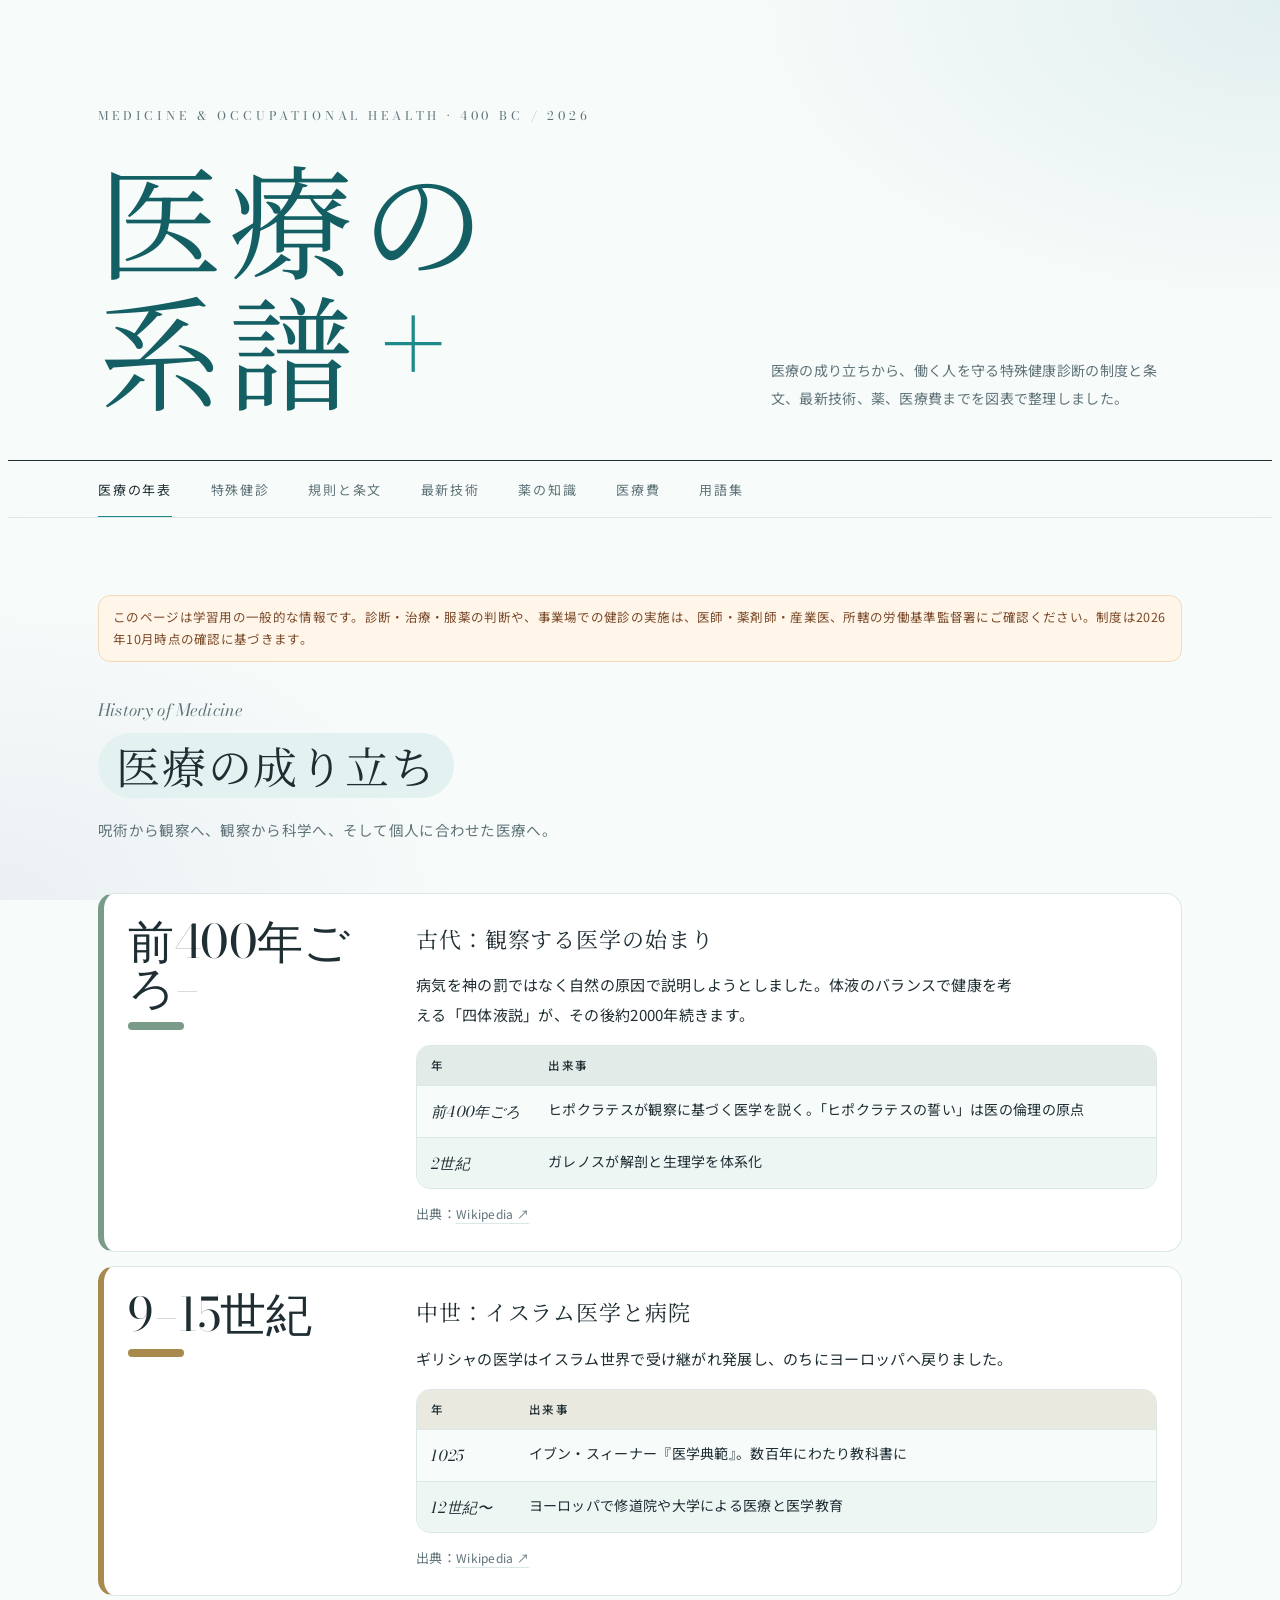
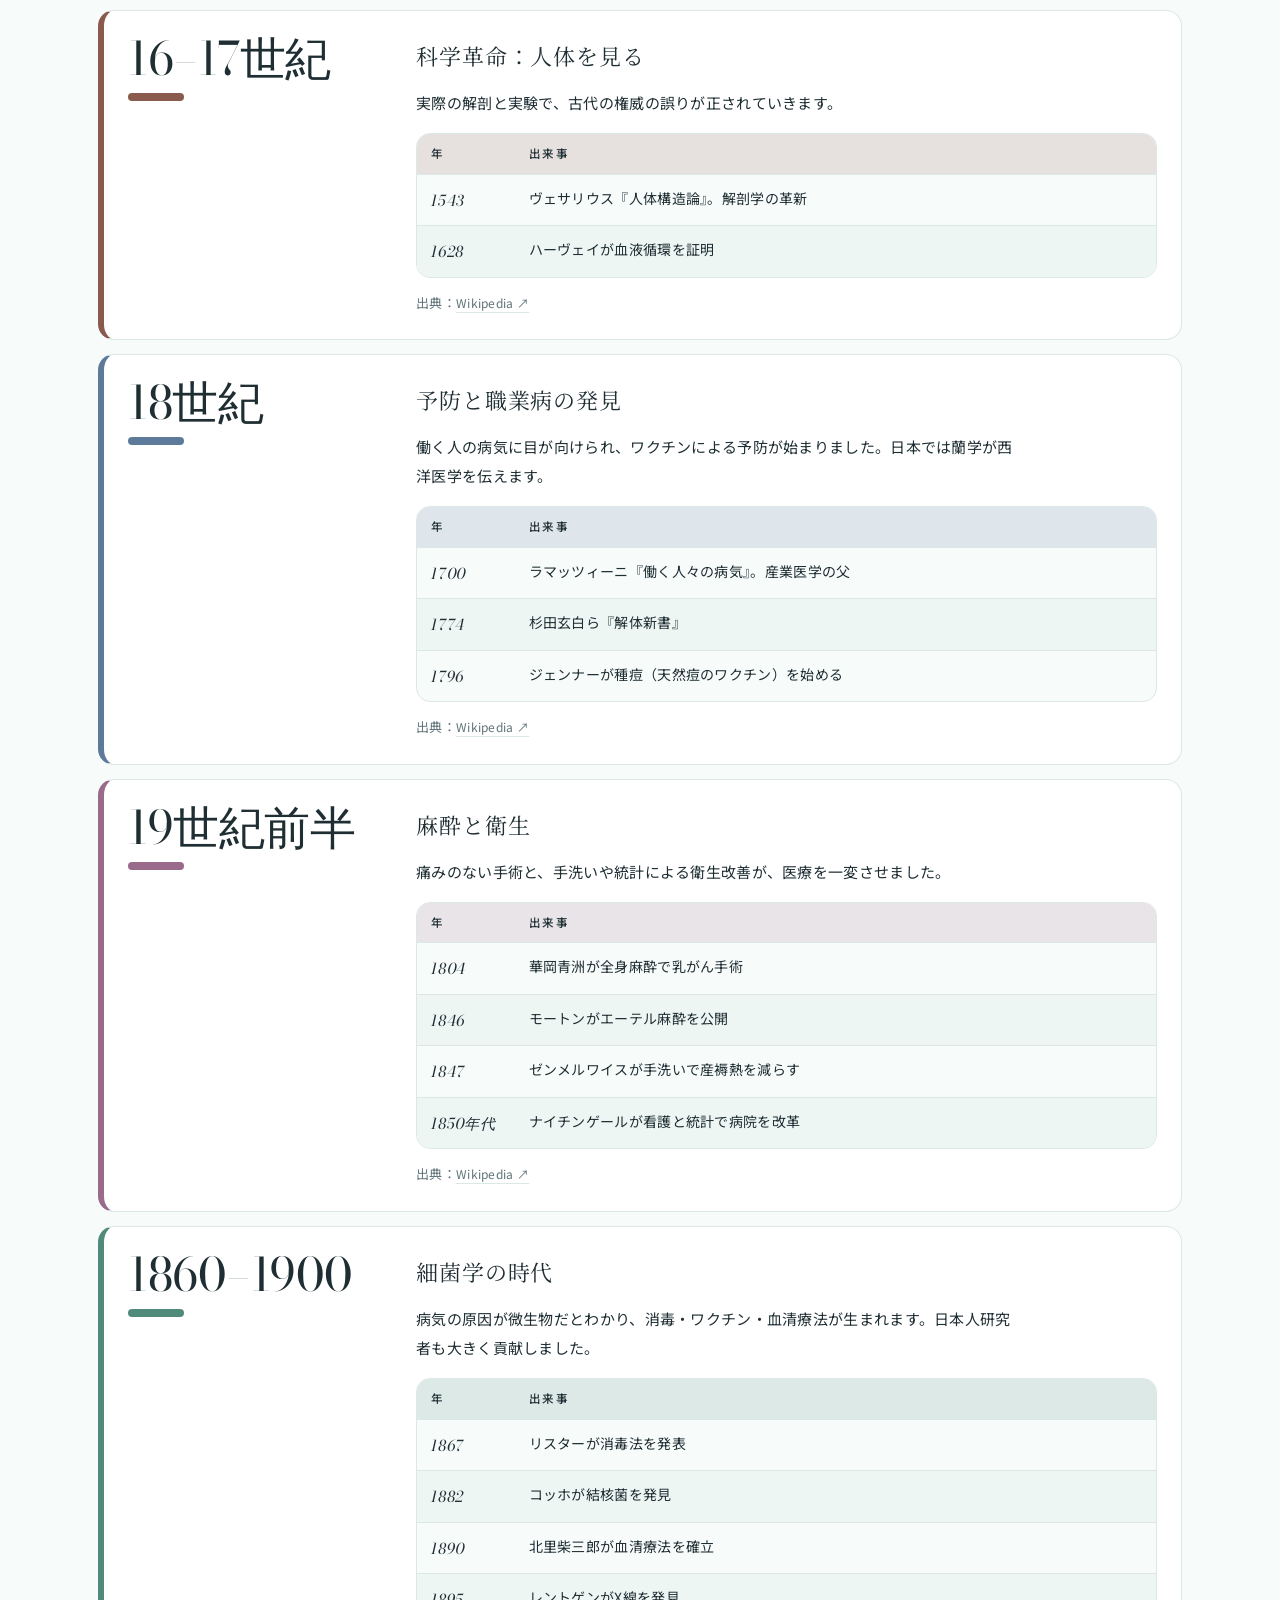
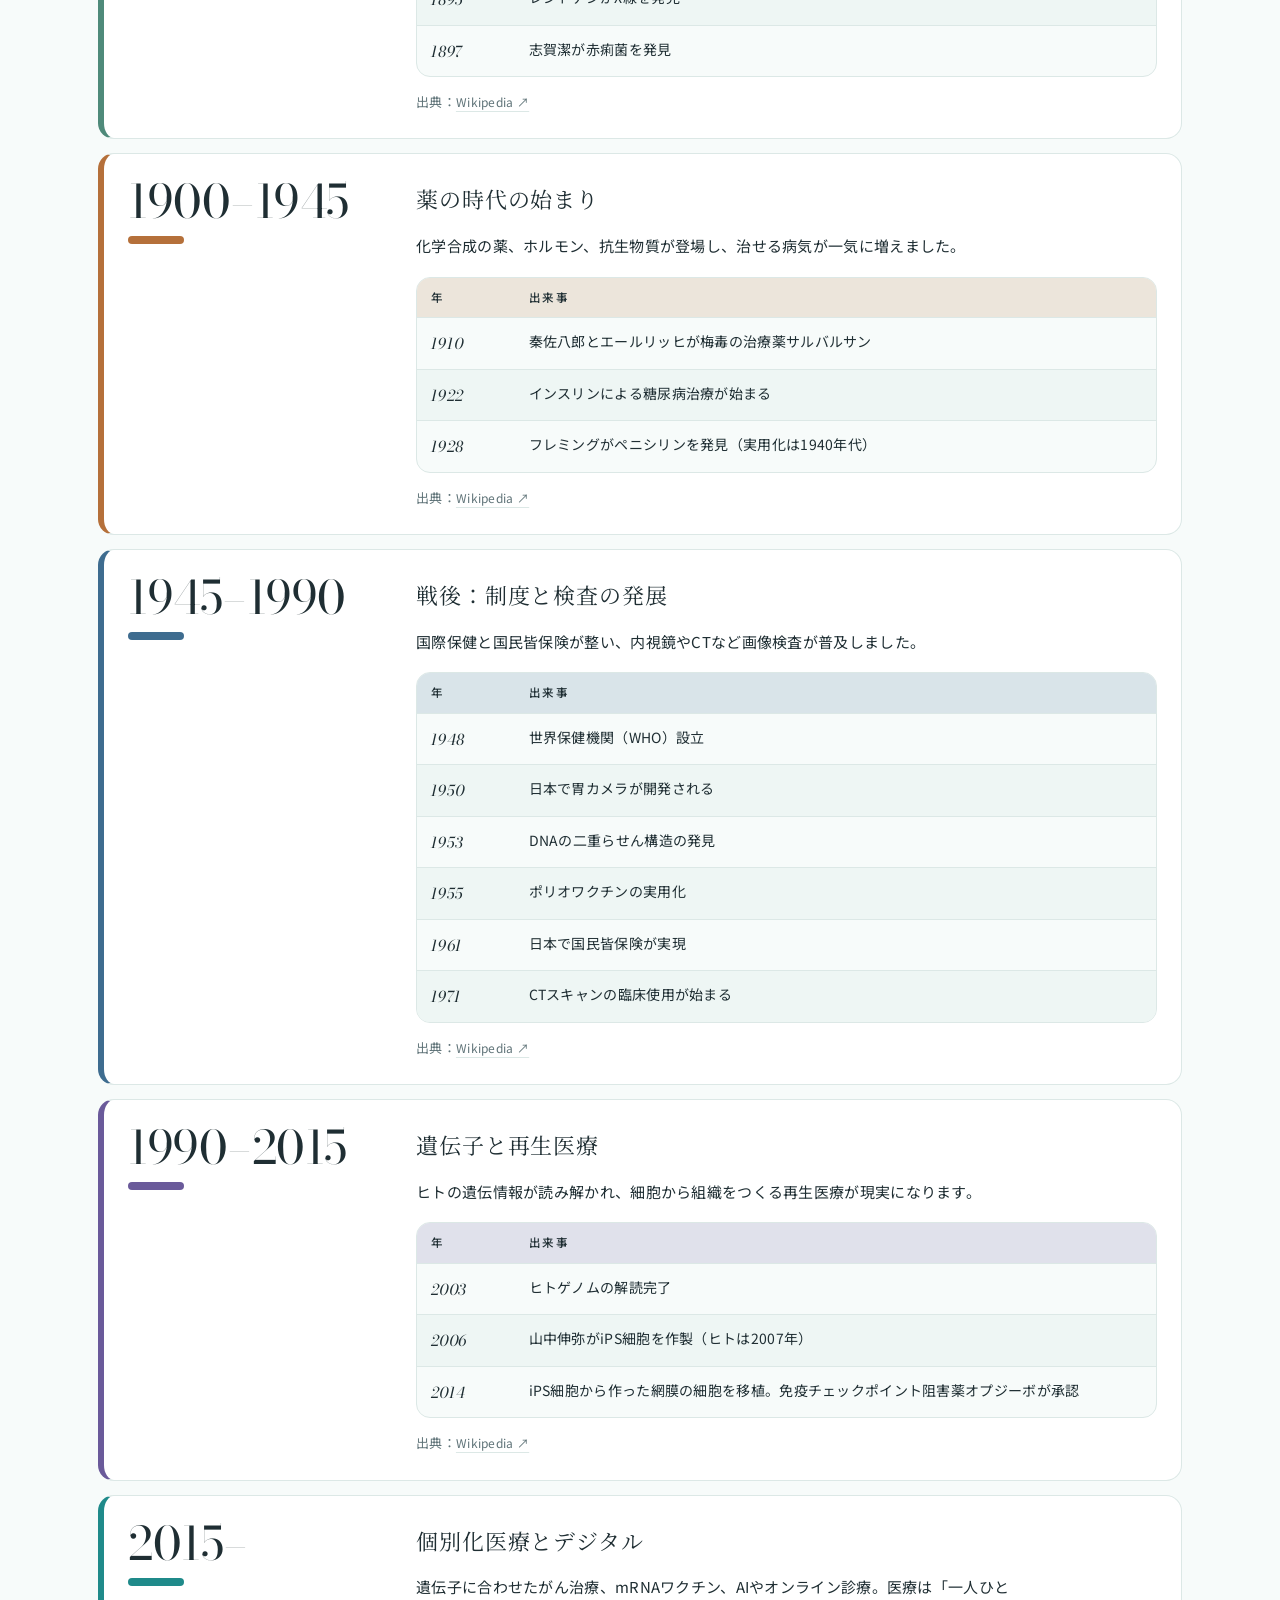
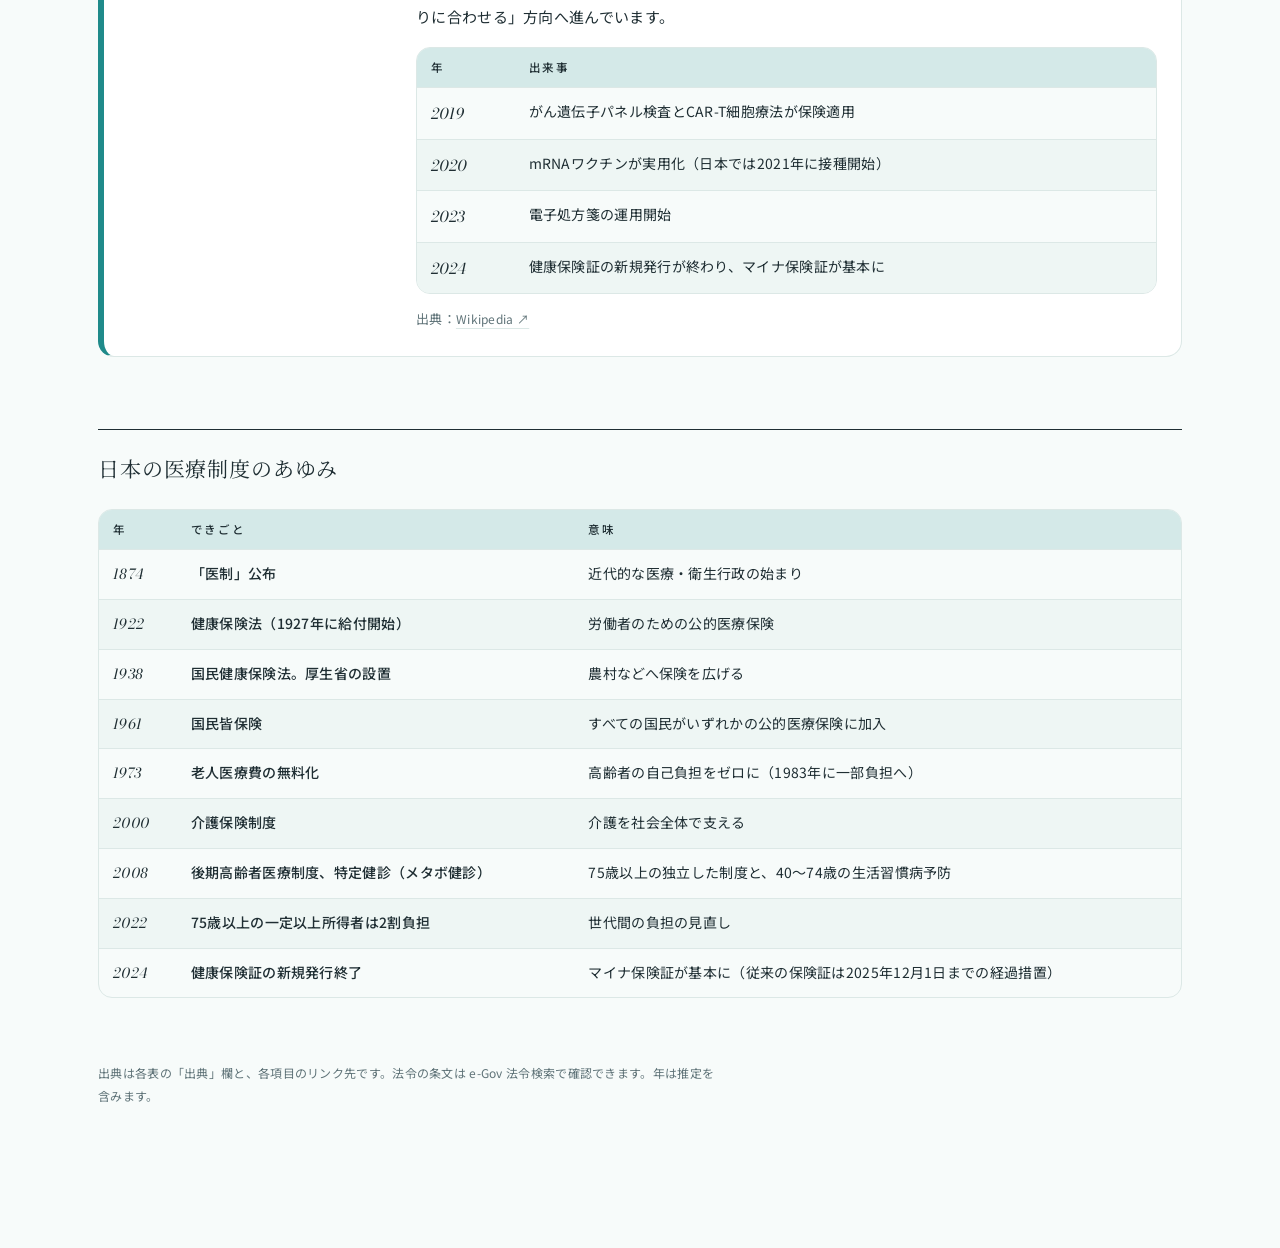
==== index.html @ f1f8b1dd "Remove the top menu bar Co-Authored-By: Claude Opus 5.5 <noreply@anthropic.com> Claude-Session: http" ====
<!doctype html>
<html lang="ja">
<head>
<meta charset="utf-8">
<meta name="viewport" content="width=device-width, initial-scale=1">
<title>医療の系譜</title>
<meta name="description" content="医療の成り立ち、特殊健康診断の制度と歴史、条文、最新技術、薬の知識、医療費を図表で整理した学習用ページ">
<link rel="preconnect" href="https://fonts.googleapis.com">
<link rel="preconnect" href="https://fonts.gstatic.com" crossorigin>
<link rel="stylesheet" href="https://fonts.googleapis.com/css2?family=Bodoni+Moda:ital,opsz,wght@0,6..96,400;0,6..96,500;1,6..96,400&family=Noto+Serif+JP:wght@300;400;500&family=Noto+Sans+JP:wght@400;500&display=swap">
<link rel="stylesheet" href="site.css">
</head>
<body class="clinic">

<header class="hero wrap">
  <div class="eyebrow">Medicine & Occupational Health · 400 BC / 2026</div>
  <h1>医療の系譜</h1>
  <p>医療の成り立ちから、働く人を守る特殊健康診断の制度と条文、最新技術、薬、医療費までを図表で整理しました。</p>
</header>

<nav class="tabs" aria-label="セクション">
  <div class="wrap" role="tablist">
    <button role="tab" data-tab="history" aria-selected="true">医療の年表</button>
    <button role="tab" data-tab="tokushu" aria-selected="false">特殊健診</button>
    <button role="tab" data-tab="rules" aria-selected="false">規則と条文</button>
    <button role="tab" data-tab="tech" aria-selected="false">最新技術</button>
    <button role="tab" data-tab="drugs" aria-selected="false">薬の知識</button>
    <button role="tab" data-tab="cost" aria-selected="false">医療費</button>
    <button role="tab" data-tab="glossary" aria-selected="false">用語集</button>
  </div>
</nav>

<main class="wrap">
  <p class="disclaimer">このページは学習用の一般的な情報です。診断・治療・服薬の判断や、事業場での健診の実施は、医師・薬剤師・産業医、所轄の労働基準監督署にご確認ください。制度は2026年10月時点の確認に基づきます。</p>

  <!-- 医療の年表 -->
  <section id="history" data-panel>
    <span class="kicker">History of Medicine</span>
    <h2>医療の成り立ち</h2>
    <p class="lead">呪術から観察へ、観察から科学へ、そして個人に合わせた医療へ。</p>
    <div class="eras" id="eras"></div>
    <h3 class="sub">日本の医療制度のあゆみ</h3>
    <div class="tbl-wrap"><table class="tbl" id="jpSystem"></table></div>
  </section>

  <!-- 特殊健診 -->
  <section id="tokushu" data-panel hidden>
    <span class="kicker">Special Health Examinations</span>
    <h2>特殊健康診断を深く知る</h2>
    <a class="guide-banner" href="kenshin-guide.html"><b>資料</b>職場の健康診断ガイド：一般健診・特定業務従事者健診・特殊健診の比較から、制度史、安衛法・安衛則、有機則・特化則・じん肺法・騒音ガイドライン、実務の判断フローまで →</a>
    <p class="lead">有害な業務で働く人の健康障害を早く見つけるための、法律で義務づけられた健康診断です。</p>

    <h3 class="sub">一般健診と特殊健診の違い</h3>
    <div class="tbl-wrap"><table class="tbl" id="vsTable"></table></div>

    <h3 class="sub">図1　2つの制度は並行して発展してきた</h3>
    <div class="callout"><b>よくある誤解</b>「特定業務従事者健診が発展して特殊健診になった」わけではありません。<br>
      どちらも戦前・戦後の「衛生上有害な業務への年2回の健診」（1942年の工場法施行規則、1947年の旧安衛則第48条）という<b>共通の根</b>から始まり、① 頻度を高めた一般健診としての<b>特定業務従事者健診</b>（1972年に安衛則第45条で命名。項目は定期健診と同じ）と、② 有害因子ごとの専門の検査を行う<b>特殊健診</b>（1956年の行政指導から各特別規則へ）に分かれ、並行して発展しました。
      <a class="more-btn" style="margin-top:10px" href="kenshin-guide.html">比較・制度史・条文・判断フローをまとめた資料を読む →</a></div>
    <div class="chart-wrap"><svg id="laneChart" class="chart" role="img" aria-label="一般健康診断と特殊健康診断の制度の流れを2本の線で並べた図"></svg></div>
    <p class="caption">点にマウスを重ねる（スマホはタップ）と内容が出ます。</p>

    <h3 class="sub">本格的な制度年表</h3>
    <p class="caption" style="margin:-8px 0 14px">「確認」欄は、このページを作る際に公的資料などで裏付けを確認できたかどうかです。</p>
    <div class="tbl-wrap"><table class="tbl" id="lawTimeline"></table></div>

    <h3 class="sub">特殊健康診断の種類（11種類）</h3>
    <div class="tbl-wrap"><table class="tbl" id="kinds"></table></div>
    <p class="caption">健診名を押すと、一次・二次健診の項目、根拠条文、受診スケジュールの図などをまとめた専用ページが開きます。記録の保存は原則5年。特別管理物質（がん原性物質）と電離放射線は30年、石綿は40年、じん肺は7年です。</p>

    <h3 class="sub">図2　特殊健診の流れ</h3>
    <ol class="steps" id="flow"></ol>

    <h3 class="sub">実施頻度の緩和（2023年4月〜）</h3>
    <p class="caption" style="margin:-8px 0 14px">有機溶剤・鉛・四アルキル鉛・特定化学物質（特別管理物質などを除く）の健診は、次をすべて満たせば「6か月以内ごと」を「1年以内ごと」にできます。</p>
    <div class="tbl-wrap"><table class="tbl" id="relax"></table></div>

    <h3 class="sub">なぜ今、特定業務従事者健診の対象者は少なく見えるのか</h3>
    <p class="caption" style="margin:-8px 0 14px">公的な一次資料で直接説明されたものは見つからなかったため、確認できた事実をもとにした<b>当サイトの考察</b>です。</p>
    <div class="cards" id="whyFew"></div>
  </section>

  <!-- 規則と条文 -->
  <section id="rules" data-panel hidden>
    <span class="kicker">Laws & Regulations</span>
    <h2>規則と条文を読む</h2>
    <p class="lead">安衛法 → 施行令 → 安衛則・特別規則、という階層で、健診の義務が決まっています。</p>
    <div class="hier" id="hier"></div>
    <h3 class="sub">健康診断の主な根拠条文</h3>
    <div class="tbl-wrap"><table class="tbl" id="articles"></table></div>
    <h3 class="sub">4つの規則・指針</h3>
    <div class="rulecards" id="ruleCards"></div>
  </section>

  <!-- 最新技術 -->
  <section id="tech" data-panel hidden>
    <span class="kicker">New Technology</span>
    <h2>医療の最新技術</h2>
    <p class="lead">日本で実際に使われ始めた時期とあわせて整理しました。</p>
    <div class="tbl-wrap"><table class="tbl" id="techTable"></table></div>
  </section>

  <!-- 薬の知識 -->
  <section id="drugs" data-panel hidden>
    <span class="kicker">Medicines</span>
    <h2>薬の知識</h2>
    <h3 class="sub">医薬品の分類</h3>
    <div class="tbl-wrap"><table class="tbl" id="drugClass"></table></div>
    <h3 class="sub">先発品・後発品と薬の値段</h3>
    <div class="tbl-wrap"><table class="tbl" id="generic"></table></div>
    <h3 class="sub">注意したい飲み合わせ・食べ合わせの例</h3>
    <div class="tbl-wrap"><table class="tbl" id="interact"></table></div>
    <p class="caption">代表的な例です。服用中の薬との組み合わせは、必ず医師・薬剤師に確認してください。</p>
    <h3 class="sub">飲むタイミングの言葉</h3>
    <div class="tbl-wrap"><table class="tbl" id="timing"></table></div>
  </section>

  <!-- 医療費 -->
  <section id="cost" data-panel hidden>
    <span class="kicker">Medical Costs</span>
    <h2>医療費を知る</h2>
    <div class="stats" id="stats"></div>
    <h3 class="sub">図3　国民医療費の推移</h3>
    <div class="chart-wrap"><svg id="costChart" class="chart" role="img" aria-label="国民医療費の推移を年度ごとの棒で示した図"></svg></div>
    <p class="caption">出典：厚生労働省「国民医療費の概況」各年度。2022・2023年度は概況の公表値を確認済み、それ以外は各年度の概況の値を当サイトが転記したものです。</p>
    <h3 class="sub">窓口で払う割合</h3>
    <div class="tbl-wrap"><table class="tbl" id="share"></table></div>
    <h3 class="sub">図4　高額療養費のしくみ</h3>
    <div class="hcost" id="hcost"></div>
    <div class="tbl-wrap"><table class="tbl" id="hcostTimeline"></table></div>
    <h3 class="sub">知っておきたい制度</h3>
    <div class="tbl-wrap"><table class="tbl" id="systems"></table></div>
  </section>

  <section id="glossary" data-panel hidden>
    <span class="kicker">Glossary</span>
    <h2>用語集</h2>
    <label for="q" class="eyebrow" style="display:block;margin-bottom:6px">用語を検索</label>
    <input id="q" class="search" type="search" placeholder="例：管理区分、作業環境測定、後発医薬品">
    <dl class="gloss" id="gloss"></dl>
  </section>

  <p class="notice">出典は各表の「出典」欄と、各項目のリンク先です。法令の条文は e-Gov 法令検索で確認できます。年は推定を含みます。</p>
</main>
<div class="tip" id="tip" role="tooltip" hidden></div>

<script src="data/medicine-exams.js"></script>
<script>
const $ = s => document.querySelector(s);
const esc = s => s.replace(/[&<>"]/g, m => ({"&":"&amp;","<":"&lt;",">":"&gt;",'"':"&quot;"}[m]));
const table = (head, rows) => `<thead><tr>${head.map(h => `<th scope="col">${h}</th>`).join("")}</tr></thead><tbody>${rows.map(r => `<tr>${r.map((c,i) => `<td data-l="${head[i]}"><span>${c}</span></td>`).join("")}</tr>`).join("")}</tbody>`;
const W = s => s.startsWith("http") ? s : "https://en.wikipedia.org/wiki/" + encodeURIComponent(s);
const src = (s, label) => `<a class="src-a" href="${W(s)}" target="_blank" rel="noopener">${label || (s.startsWith("http") ? new URL(s).hostname.replace(/^www\.|^jsite\./, "") : "Wikipedia")} ↗</a>`;
const EGOV = id => "https://laws.e-gov.go.jp/law/" + id;
const OK = `<span class="chk ok">確認済</span>`, NG = `<span class="chk ng">要確認</span>`, FIX = `<span class="chk fix">訂正あり</span>`;

/* ===== 医療の年表 ===== */
const ERAS = [
 {y:"前400年ごろ–", t:"古代：観察する医学の始まり", c:"#7A9A8A",
  s:"病気を神の罰ではなく自然の原因で説明しようとしました。体液のバランスで健康を考える「四体液説」が、その後約2000年続きます。",
  ev:[["前400年ごろ","ヒポクラテスが観察に基づく医学を説く。「ヒポクラテスの誓い」は医の倫理の原点"],["2世紀","ガレノスが解剖と生理学を体系化"]], src:"Hippocrates"},
 {y:"9–15世紀", t:"中世：イスラム医学と病院", c:"#A88A4F",
  s:"ギリシャの医学はイスラム世界で受け継がれ発展し、のちにヨーロッパへ戻りました。",
  ev:[["1025","イブン・スィーナー『医学典範』。数百年にわたり教科書に"],["12世紀〜","ヨーロッパで修道院や大学による医療と医学教育"]], src:"Medicine_in_the_medieval_Islamic_world"},
 {y:"16–17世紀", t:"科学革命：人体を見る", c:"#8A5A4F",
  s:"実際の解剖と実験で、古代の権威の誤りが正されていきます。",
  ev:[["1543","ヴェサリウス『人体構造論』。解剖学の革新"],["1628","ハーヴェイが血液循環を証明"]], src:"Andreas_Vesalius"},
 {y:"18世紀", t:"予防と職業病の発見", c:"#5E7A9A",
  s:"働く人の病気に目が向けられ、ワクチンによる予防が始まりました。日本では蘭学が西洋医学を伝えます。",
  ev:[["1700","ラマッツィーニ『働く人々の病気』。産業医学の父"],["1774","杉田玄白ら『解体新書』"],["1796","ジェンナーが種痘（天然痘のワクチン）を始める"]], src:"Bernardino_Ramazzini"},
 {y:"19世紀前半", t:"麻酔と衛生", c:"#9A6A8A",
  s:"痛みのない手術と、手洗いや統計による衛生改善が、医療を一変させました。",
  ev:[["1804","華岡青洲が全身麻酔で乳がん手術"],["1846","モートンがエーテル麻酔を公開"],["1847","ゼンメルワイスが手洗いで産褥熱を減らす"],["1850年代","ナイチンゲールが看護と統計で病院を改革"]], src:"History_of_anesthesia"},
 {y:"1860–1900", t:"細菌学の時代", c:"#4F8A7A",
  s:"病気の原因が微生物だとわかり、消毒・ワクチン・血清療法が生まれます。日本人研究者も大きく貢献しました。",
  ev:[["1867","リスターが消毒法を発表"],["1882","コッホが結核菌を発見"],["1890","北里柴三郎が血清療法を確立"],["1895","レントゲンがX線を発見"],["1897","志賀潔が赤痢菌を発見"]], src:"Germ_theory_of_disease"},
 {y:"1900–1945", t:"薬の時代の始まり", c:"#B5703A",
  s:"化学合成の薬、ホルモン、抗生物質が登場し、治せる病気が一気に増えました。",
  ev:[["1910","秦佐八郎とエールリッヒが梅毒の治療薬サルバルサン"],["1922","インスリンによる糖尿病治療が始まる"],["1928","フレミングがペニシリンを発見（実用化は1940年代）"]], src:"Penicillin"},
 {y:"1945–1990", t:"戦後：制度と検査の発展", c:"#3E6C8F",
  s:"国際保健と国民皆保険が整い、内視鏡やCTなど画像検査が普及しました。",
  ev:[["1948","世界保健機関（WHO）設立"],["1950","日本で胃カメラが開発される"],["1953","DNAの二重らせん構造の発見"],["1955","ポリオワクチンの実用化"],["1961","日本で国民皆保険が実現"],["1971","CTスキャンの臨床使用が始まる"]], src:"World_Health_Organization"},
 {y:"1990–2015", t:"遺伝子と再生医療", c:"#6A5A9A",
  s:"ヒトの遺伝情報が読み解かれ、細胞から組織をつくる再生医療が現実になります。",
  ev:[["2003","ヒトゲノムの解読完了"],["2006","山中伸弥がiPS細胞を作製（ヒトは2007年）"],["2014","iPS細胞から作った網膜の細胞を移植。免疫チェックポイント阻害薬オプジーボが承認"]], src:"Induced_pluripotent_stem_cell"},
 {y:"2015–", t:"個別化医療とデジタル", c:"#1F8A8A",
  s:"遺伝子に合わせたがん治療、mRNAワクチン、AIやオンライン診療。医療は「一人ひとりに合わせる」方向へ進んでいます。",
  ev:[["2019","がん遺伝子パネル検査とCAR-T細胞療法が保険適用"],["2020","mRNAワクチンが実用化（日本では2021年に接種開始）"],["2023","電子処方箋の運用開始"],["2024","健康保険証の新規発行が終わり、マイナ保険証が基本に"]], src:"Personalized_medicine"}
];
$("#eras").innerHTML = ERAS.map((e, i) => `
 <article class="era mv" style="--mc:${e.c}" id="h-${i}">
  <div class="swatch"><div class="years">${e.y}</div><div class="cloth"></div></div>
  <div class="era-body">
   <h3>${e.t}</h3><p class="sum">${e.s}</p>
   <div class="tbl-wrap"><table class="tbl events">${table(["年","出来事"], e.ev.map(v => [`<span class="latin">${v[0]}</span>`, v[1]]))}</table></div>
   <p class="caption">出典：${src(e.src)}</p>
  </div>
 </article>`).join("");
$("#jpSystem").innerHTML = table(["年","できごと","意味"], [
 ["1874","「医制」公布","近代的な医療・衛生行政の始まり"],
 ["1922","健康保険法（1927年に給付開始）","労働者のための公的医療保険"],
 ["1938","国民健康保険法。厚生省の設置","農村などへ保険を広げる"],
 ["1961","国民皆保険","すべての国民がいずれかの公的医療保険に加入"],
 ["1973","老人医療費の無料化","高齢者の自己負担をゼロに（1983年に一部負担へ）"],
 ["2000","介護保険制度","介護を社会全体で支える"],
 ["2008","後期高齢者医療制度、特定健診（メタボ健診）","75歳以上の独立した制度と、40〜74歳の生活習慣病予防"],
 ["2022","75歳以上の一定以上所得者は2割負担","世代間の負担の見直し"],
 ["2024","健康保険証の新規発行終了","マイナ保険証が基本に（従来の保険証は2025年12月1日までの経過措置）"]
].map(r => [`<span class="latin">${r[0]}</span>`, `<b>${r[1]}</b>`, r[2]]));

/* ===== 特殊健診 ===== */
$("#vsTable").innerHTML = table(["", "一般健康診断", "特殊健康診断"], [
 ["目的","労働者の全般的な健康状態の把握","特定の有害因子による健康障害の早期発見"],
 ["根拠","安衛法第66条第1項、安衛則第43〜47条","安衛法第66条第2・3項、各特別規則、じん肺法"],
 ["対象","常時使用するすべての労働者","有害業務に常時従事する労働者"],
 ["種類","雇入れ時、定期、特定業務従事者、海外派遣、給食従業員","有機溶剤、鉛、四アルキル鉛、特定化学物質、高気圧、電離放射線、石綿、じん肺、歯科など"],
 ["頻度","定期は1年以内ごと（特定業務従事者は6か月以内ごと）","多くは雇入れ・配置替え時と6か月以内ごと"],
 ["項目","身長・体重、血圧、血液、胸部X線など共通","業務・物質ごとに異なる（尿中代謝物、血中鉛、聴力など）"],
 ["結果報告","常時50人以上の事業場が定期健診結果を報告","規模にかかわらず報告"],
 ["受診時間の賃金","労使で協議して決めるのが望ましい","業務の遂行に必要なため労働時間として扱う"]
].map(r => [`<b>${r[0]}</b>`, r[1], r[2]]));

/* 図1：2本の流れ（上：一般健診、下：特殊健診） */
const LANES = [
 {name:"一般健康診断", c:"#3E6C8F", pts:[[1947,"労働基準法・旧労働安全衛生規則。健康診断の制度が始まる"],[1972,"労働安全衛生法・安衛則。雇入れ時・定期などの一般健康診断を規定"],[1989,"定期健診に血中脂質・心電図などの項目が加わり、生活習慣病対策へ"],[2008,"特定健診（メタボ健診）と連携"]]},
 {name:"特殊健康診断", c:"#B5532F", pts:[[1911,"工場法（1916年施行）。年少者・女性の保護から始まる"],[1955,"けい肺等特別保護法"],[1960,"じん肺法。旧有機溶剤中毒予防規則（制定年は要確認）"],[1971,"旧特定化学物質等障害予防規則（制定年は要確認）"],[1972,"安衛法のもとで有機則・特化則・鉛則・電離則・高圧則などを整備"],[1979,"粉じん障害防止規則"],[2005,"石綿障害予防規則"],[2020,"化学物質の特殊健診の項目見直し"],[2024,"リスクアセスメント対象物健康診断（化学物質の自律的管理）"]]}
];
(function laneChart(){
  const Wd = 960, L = 130, R = 30, H = 230, min = 1905, max = 2030;
  const x = y => L + (y - min) / (max - min) * (Wd - L - R);
  let g = "";
  for (let t = 1910; t <= 2030; t += 20) g += `<line x1="${x(t)}" y1="20" x2="${x(t)}" y2="${H-30}" stroke="var(--hair)"/><text x="${x(t)}" y="${H-10}" text-anchor="middle" class="ax">${t}</text>`;
  LANES.forEach((ln, i) => {
    const y = 70 + i * 90;
    g += `<text x="${L-14}" y="${y+5}" text-anchor="end" class="rl" style="fill:${ln.c};font-weight:500">${ln.name}</text>
      <line x1="${x(ln.pts[0][0])}" y1="${y}" x2="${x(2026)}" y2="${y}" stroke="${ln.c}" stroke-width="3" stroke-linecap="round" opacity=".35"/>`;
    ln.pts.forEach((p, k) => {
      g += `<circle class="hit" cx="${x(p[0])}" cy="${y}" r="8" fill="${ln.c}" stroke="#fff" stroke-width="2" data-tip="<b>${p[0]}年</b><br>${p[1]}"/>
        <text x="${x(p[0])}" y="${y + (k % 2 ? 26 : -16)}" text-anchor="middle" class="ax">${p[0]}</text>`;
    });
  });
  $("#laneChart").setAttribute("viewBox", `0 0 ${Wd} ${H}`);
  $("#laneChart").innerHTML = g;
})();

$("#lawTimeline").innerHTML = table(["年","できごと","内容","確認","出典"], [
 ["1911","工場法（1916年施行）","日本初の労働者保護法。年少者・女性の就業制限など",OK,src("https://www.mhlw.go.jp/stf/shingi/2r98520000022whe-att/2r98520000022wjv.pdf","厚労省資料")],
 ["1947","労働基準法・旧労働安全衛生規則","労働条件の最低基準。有害業務の健康診断の規定が置かれる",OK,src(EGOV("322AC0000000049"),"e-Gov")],
 ["1955","けい肺等特別保護法","じん肺の前身となる、けい肺対策の特別法",OK,src("https://www.mhlw.go.jp/stf/shingi/2r98520000022whe-att/2r98520000022wjv.pdf","厚労省資料")],
 ["1960","じん肺法","じん肺健康診断と管理区分の制度",OK,src(EGOV("335AC0000000030"),"e-Gov")],
 ["1960","旧有機溶剤中毒予防規則","有機溶剤による中毒の多発を受けて制定（現行は1972年の省令）",NG,"未確認"],
 ["1968","粉じん対策","ご提示の年。粉じん障害防止規則は1979年制定で、1968年の具体的な施策は確認できませんでした",FIX,src(EGOV("354M50002000018"),"粉じん則（e-Gov）")],
 ["1971","旧特定化学物質等障害予防規則","がん原性などをもつ化学物質への対策",NG,"未確認"],
 ["1972","労働安全衛生法","労基法から安全衛生を独立させた法律。健診は第66条",OK,src(EGOV("347AC0000000057"),"e-Gov")],
 ["1972","安衛則・有機則・特化則・鉛則・電離則・高圧則など","安衛法のもとで現行の省令として制定（有機則＝昭和47年労働省令第36号、特化則＝第39号）",OK,src(EGOV("347M50002000036"),"有機則（e-Gov）")],
 ["1979","粉じん障害防止規則","粉じん作業の換気や保護具の義務",OK,src(EGOV("354M50002000018"),"e-Gov")],
 ["1982","特定業務従事者健診（安衛則第45条）の追加","ご提示の年。安衛則は1972年制定で、第45条の制定時の内容と改正経過は確認できませんでした",NG,src(EGOV("347M50002000032"),"安衛則（e-Gov）")],
 ["1992","騒音障害防止のためのガイドライン","騒音作業の管理と聴力検査の指針",NG,src("https://anzeninfo.mhlw.go.jp/yougo/yougo73_1.html","安全衛生情報センター")],
 ["2005","石綿障害予防規則","石綿の健診と記録40年保存",OK,src(EGOV("417M60000100021"),"e-Gov")],
 ["2020","特殊健診の項目見直し（7月施行）","化学物質の健診項目を最新の知見に合わせて変更",OK,src("https://www.mhlw.go.jp/content/000673007.pdf","厚労省")],
 ["2021","溶接ヒュームを特定化学物質に追加（4月施行）","金属アーク溶接等の作業に特化則の健診など",OK,src("https://www.mhlw.go.jp/content/11305000/000654446.pdf","厚労省")],
 ["2023","特殊健診の実施頻度の緩和（4月施行）","条件を満たせば1年以内ごとに",OK,src("https://jsite.mhlw.go.jp/yamanashi-roudoukyoku/hourei_seido_tetsuzuki/anzen_eisei/hourei_seido/tokushukenshin_kaisei_00001.html","山梨労働局")],
 ["2023","騒音障害防止のためのガイドライン改訂（4月20日）","管理者の選任、個人ばく露測定、選別聴力検査の見直し",OK,src("https://www.mhlw.go.jp/content/001089242.pdf","厚労省")],
 ["2024","リスクアセスメント対象物健康診断（4月施行）","化学物質の自律的管理の一環",OK,src("https://www.mhlw.go.jp/content/11300000/001223418.pdf","厚労省")]
].map(r => [`<span class="latin">${r[0]}</span>`, `<b>${r[1]}</b>`, r[2], r[3], r[4]]));
// 旧安衛則・労基法の e-Gov は現行条文のページ

$("#kinds").innerHTML = table(["健診","根拠","主な対象","頻度","詳しく"], EXAMS.map(x => [
  `<a class="mpill" href="exam.html?id=${x.id}" style="--mc:${x.c}">${x.name}</a>`, x.law, x.target, x.timing,
  `<a class="more-btn" href="exam.html?id=${x.id}">項目・条文・図解 →</a>`]));

const FLOW = [
 ["対象者を決める","業務や扱う物質から、どの健診の対象かを特定する"],
 ["健診機関と準備","対象物質ごとの項目、問診票、尿や血液の採取時期を確認"],
 ["問診","業務歴、ばく露歴、自覚症状、既往歴"],
 ["一次健診","法令で必須の項目"],
 ["二次健診","一次で必要と判断された人に、医師が必要と認める項目"],
 ["結果の通知","本人に遅滞なく通知（安衛則第51条の4）"],
 ["医師の意見を聴く","健診日から3か月以内（安衛則第51条の2）"],
 ["事後措置","作業の転換、労働時間の短縮、作業環境の改善など（安衛法第66条の5）"],
 ["記録の保存","原則5年、物質により30年・40年"],
 ["労基署へ報告","特殊健康診断結果報告書を所轄の労働基準監督署へ"]
];
$("#flow").innerHTML = FLOW.map(f => `<li><b>${f[0]}</b><span>${f[1]}</span></li>`).join("");

$("#relax").innerHTML = table(["条件","内容"], [
 ["作業環境","その人が働く場所の直近3回の作業環境測定の結果が、すべて第一管理区分（四アルキル鉛を除く）"],
 ["健診結果","直近3回の健診で、新たな異常所見がない"],
 ["作業内容","直近の健診以降、ばく露の程度に大きく影響する作業内容の変更がない"]
].map(r => [`<b>${r[0]}</b>`, r[1]]));

const WHY = [
 ["有害物質は特殊健診へ移った","化学物質、粉じん、放射線、高気圧などは、1960〜70年代以降、それぞれの特別規則やじん肺法の特殊健診で管理されるようになりました。特定業務（安衛則第13条第1項第3号）に残るのは、暑熱・寒冷・振動・騒音・深夜業など、主に物理的・時間的な条件の業務です。"],
 ["判断基準の数値が厳しく、古い","「著しく暑熱な場所」は乾球温度40℃、湿球温度32.5℃、黒球温度50℃などと、昭和23年・昭和42年の通達で示されています。現在の職場でこれに当たる場所は多くありません。"],
 ["深夜業以外は把握されにくい","実際に対象になる人の多くは深夜業（午後10時〜午前5時を週1回以上、または月4回以上）の従事者です。暑熱や振動などの業務は、事業場が該当すると気づいていない可能性があります。"],
 ["統計で見えにくい","特定業務従事者健診は定期健診と同じ項目で、結果報告も定期健診と同じ様式で行われるため、別の健診として数字に表れにくいと考えられます。常時50人未満の事業場には報告義務もありません。"]
];
$("#whyFew").innerHTML = WHY.map((w, i) => `<article class="card"><span class="num">${i+1}</span><h4>${w[0]}</h4><p>${w[1]}</p></article>`).join("") +
 `<p class="caption" style="grid-column:1/-1">確認した事実の出典：${src("https://okayamas.johas.go.jp/column-no3/","岡山産業保健総合支援センター")} ${src(EGOV("347M50002000032"),"安衛則（e-Gov）")}</p>`;

/* ===== 規則と条文 ===== */
$("#hier").innerHTML = [["法律","労働安全衛生法（安衛法）／じん肺法","国会が定める"],["政令","労働安全衛生法施行令（安衛令）","内閣が定める。特殊健診の対象業務は安衛令第22条"],["省令","労働安全衛生規則（安衛則）と特別規則（有機則・特化則・鉛則・電離則・石綿則・粉じん則など）","厚生労働大臣が定める"],["指針・通達","騒音障害防止のためのガイドライン、判断基準の通達など","法令ではないが、行政の指導の基準"]]
 .map((h, i) => `<div class="hl" style="--i:${i}"><b>${h[0]}</b><span>${h[1]}</span><small>${h[2]}</small></div>`).join("");
$("#articles").innerHTML = table(["条文","内容"], [
 ["安衛法 第66条第1項","一般健康診断を行う義務"],["安衛法 第66条第2項","有害業務の労働者への特殊健康診断"],["安衛法 第66条第3項","歯科医師による健康診断"],["安衛法 第66条第4項","都道府県労働局長による臨時の健診の指示"],
 ["安衛法 第66条の3","健診結果の記録"],["安衛法 第66条の4","医師等からの意見聴取"],["安衛法 第66条の5","就業上の措置（事後措置）"],["安衛法 第66条の6","本人への結果の通知"],
 ["安衛令 第22条","特殊健康診断の対象となる有害業務"],["安衛則 第13条第1項第3号","特定業務（暑熱・寒冷・深夜業など）の一覧"],["安衛則 第43条","雇入れ時の健康診断"],["安衛則 第44条","定期健康診断（1年以内ごと）"],
 ["安衛則 第45条","特定業務従事者の健康診断（配置替え時と6か月以内ごと。胸部X線は1年以内ごとで可）"],["安衛則 第45条の2","海外派遣労働者の健康診断"],["安衛則 第47条","給食従業員の検便"],["安衛則 第48条","歯科医師による健康診断"],
 ["安衛則 第51条","健康診断個人票の5年保存"],["安衛則 第51条の2","医師等の意見聴取は健診日から3か月以内"],["安衛則 第51条の4","結果の通知"],["安衛則 第52条","定期健康診断結果報告（常時50人以上）"]
].map(r => [`<b>${r[0]}</b>`, r[1]]));
const RULES = [
 {t:"有機溶剤中毒予防規則（有機則）", c:"#3E7C8F", law:"昭和47年労働省令第36号（前身は1960年）", egov:"347M50002000036",
  what:"塗装、洗浄、接着などで使うトルエン、キシレンなど44物質による中毒を防ぐための規則です。",
  rows:[["区分","第1種・第2種・第3種。区分ごとに赤・黄・青で表示"],["設備","局所排気装置、プッシュプル型換気装置などの設置"],["人","有機溶剤作業主任者の選任"],["測定","作業環境測定（6か月以内ごと）"],["健診","雇入れ・配置替え時と6か月以内ごと（第29条）。条件付きで1年に緩和"],["保護具","送気マスク・有機ガス用防毒マスク"]],
  src:"https://www.mhlw.go.jp/content/000673007.pdf"},
 {t:"特定化学物質障害予防規則（特化則）", c:"#B5532F", law:"昭和47年労働省令第39号（前身は1971年）", egov:"347M50002000039",
  what:"がんなどの重い健康障害を起こすおそれのある化学物質を、危険度に応じて3類に分けて管理する規則です。",
  rows:[["第1類","製造に厚生労働大臣の許可が必要な物質"],["第2類","設備・測定・健診などが必要な物質（溶接ヒュームなど）"],["第3類","大量漏えいによる急性中毒を防ぐ物質"],["特別管理物質","がん原性などがあるもの。健診や作業の記録を30年保存"],["健診","雇入れ・配置替え時と6か月以内ごと（第39条）。2020年7月に項目見直し"],["近年の改正","2021年に溶接ヒュームを追加、2023年に頻度緩和"]],
  src:"https://www.mhlw.go.jp/content/11305000/000654446.pdf"},
 {t:"じん肺法とじん肺健康診断", c:"#6B5A4F", law:"昭和35年法律第30号（前身は1955年のけい肺等特別保護法）", egov:"335AC0000000030",
  what:"粉じんを吸い込むことで肺が硬くなる「じん肺」から労働者を守る法律です。安衛法とは別の独立した法律です。",
  rows:[["健診の種類","就業時、定期、定期外、離職時"],["項目","粉じん作業の職歴、胸部X線写真、胸部臨床検査、肺機能検査"],["管理区分","管理1（所見なし）、管理2、管理3イ・ロ、管理4（療養が必要）。都道府県労働局長が決定"],["頻度（従事中）","管理1は3年以内ごと、管理2・3は1年以内ごと"],["頻度（従事歴あり）","管理2は3年以内ごと、管理3は1年以内ごと"],["関連","粉じん障害防止規則（1979年）。国は「粉じん障害防止総合対策」を推進"]],
  src:"https://jsite.mhlw.go.jp/gunma-roudoukyoku/hourei_seido_tetsuzuki/anzen_eisei/jinpai_kanrikubun.html"},
 {t:"騒音障害防止のためのガイドライン", c:"#5A6AA8", law:"1992年策定（行政の指針）、2023年4月20日改訂（基発0420第2号）", egov:null,
  what:"騒音性難聴を防ぐための指針です。法令ではありませんが、行政指導の基準として使われます。",
  rows:[["対象","作業環境測定が必要な8つの屋内作業場と、騒音が出やすい52の作業場など"],["管理者","2023年改訂で騒音障害防止対策の管理者の選任を追加"],["測定","等価騒音レベルの測定。2023年改訂で個人ばく露測定を追加"],["評価","85dB未満は第Ⅰ管理区分、85〜90dBは第Ⅱ、90dB以上は第Ⅲ。区分に応じて聴覚保護具など"],["健診","雇入れ・配置替え時と6か月以内ごと"],["2023年の変更","定期の選別聴力検査の4000Hzを40dBから25dB・30dBへ。雇入れ時と二次検査に6000Hzを追加。聴覚保護具の選定基準を明示"]],
  src:"https://www.mhlw.go.jp/content/001089242.pdf"}
];
$("#ruleCards").innerHTML = RULES.map(r => `
 <article class="rulecard" style="--mc:${r.c}">
  <h4>${r.t}</h4><div class="rl-law">${r.law}</div>
  <p>${r.what}</p>
  <dl class="kv">${r.rows.map(x => `<div><dt>${x[0]}</dt><dd>${x[1]}</dd></div>`).join("")}</dl>
  <div class="bk-links">${r.egov ? `<a href="${EGOV(r.egov)}" target="_blank" rel="noopener">条文（e-Gov） ↗</a>` : ""}<a href="${r.src}" target="_blank" rel="noopener">解説資料 ↗</a></div>
 </article>`).join("");

/* ===== 最新技術 ===== */
$("#techTable").innerHTML = table(["技術","何ができる","日本での状況","出典"], [
 ["ロボット支援手術","小さな傷で精密な手術","2012年に前立腺がんで保険適用、2018年に対象を大きく拡大","Robot-assisted_surgery"],
 ["AIによる診断支援","内視鏡や画像から病変を見つける手助け","2018年に内視鏡AIが医療機器として承認されるなど、承認例が増加","Artificial_intelligence_in_healthcare"],
 ["がんゲノム医療","がんの遺伝子変異を調べ、合う薬を探す","2019年に遺伝子パネル検査が保険適用","Precision_medicine"],
 ["免疫チェックポイント阻害薬","免疫のブレーキを外してがんを攻撃","2014年にオプジーボが承認。2018年に本庶佑がノーベル賞","Checkpoint_inhibitor"],
 ["CAR-T細胞療法","患者の免疫細胞を遺伝子改変して戻す","2019年に保険適用","CAR_T_cell"],
 ["遺伝子治療","病気の原因遺伝子を補う","2020年に脊髄性筋萎縮症の治療薬ゾルゲンスマが保険適用","Gene_therapy"],
 ["mRNAワクチン","設計図を入れて体内で抗原をつくる","2021年に接種開始。2023年にカリコとワイスマンがノーベル賞","MRNA_vaccine"],
 ["iPS細胞・再生医療","細胞から組織をつくって移植","2014年に網膜の細胞移植。臨床研究が進む","Induced_pluripotent_stem_cell"],
 ["新しい慢性疾患の薬","肥満症やアルツハイマー病の進行抑制","2023年にアルツハイマー病のレケンビ、2024年に肥満症のウゴービが保険適用","Lecanemab"],
 ["オンライン診療","ビデオ通話で診察","2018年に保険適用、2022年から初診も恒久的に可能に","Telehealth"],
 ["電子処方箋・マイナ保険証","薬や健診の情報を医療機関で共有","2023年に電子処方箋、2024年12月から保険証の新規発行終了","https://www.mhlw.go.jp/stf/newpage_22682.html"]
].map(r => [`<b>${r[0]}</b>`, r[1], r[2], src(r[3])]));

/* ===== 薬の知識 ===== */
$("#drugClass").innerHTML = table(["分類","入手方法","説明する人","例"], [
 ["医療用医薬品","医師の処方箋が必要","薬剤師","病院・診療所で処方される薬"],
 ["要指導医薬品","薬局で、薬剤師の対面での指導のもと購入","薬剤師","医療用から市販薬になって間もない薬など"],
 ["第1類医薬品","薬局・ドラッグストア。薬剤師が書面で説明","薬剤師","一部の解熱鎮痛薬、胃薬など"],
 ["第2類医薬品","薬局・ドラッグストア","薬剤師または登録販売者","多くのかぜ薬、解熱鎮痛薬"],
 ["第3類医薬品","薬局・ドラッグストア","薬剤師または登録販売者","ビタミン剤、整腸薬など"]
].map(r => [`<b>${r[0]}</b>`, r[1], r[2], r[3]]));
$("#generic").innerHTML = table(["用語","意味"], [
 ["先発医薬品","最初に開発・承認された薬。特許期間中は独占的に販売"],
 ["後発医薬品（ジェネリック）","特許が切れた後に、同じ有効成分でつくられる薬。価格が安い"],
 ["バイオシミラー","バイオ医薬品の後続品。完全に同じではないが同等・同質と確認されたもの"],
 ["長期収載品","後発品が出た後も販売されている先発品"],
 ["選定療養（2024年10月〜）","後発品があるのに患者の希望で長期収載品を選ぶと、価格差の4分の1を追加で負担（医療上の必要がある場合などは対象外）"],
 ["使用目標","後発品の数量シェアを2029年度末までに全都道府県で80%以上（2023年は80.2%）"],
 ["薬価","国が決める薬の公定価格。2年に1度の改定に加え、2021年度から間の年にも改定"],
 ["医薬品副作用被害救済制度","正しく使ったのに重い副作用が出た場合に、医療費などを給付（PMDAが運営）"]
].map(r => [`<b>${r[0]}</b>`, r[1]]));
$("#interact").innerHTML = table(["組み合わせ","起こりうること"], [
 ["グレープフルーツジュース × 一部の降圧薬（カルシウム拮抗薬）など","薬が分解されにくくなり、効き目が強く出ることがある"],
 ["納豆・青汁など（ビタミンK） × ワルファリン","血を固まりにくくする効果が弱まる"],
 ["牛乳・カルシウム剤 × 一部の抗菌薬（テトラサイクリン系・ニューキノロン系）","薬の吸収が落ちる"],
 ["アルコール × 睡眠薬・抗不安薬など","眠気やふらつきなどの作用が強まる"],
 ["セイヨウオトギリソウ（サプリメント） × 多くの薬","薬の効果が弱まることがある"]
].map(r => [`<b>${r[0]}</b>`, r[1]]));
$("#timing").innerHTML = table(["言葉","いつ飲む"], [
 ["食前","食事のおよそ30分前"],["食直前","食事のすぐ前"],["食後","食事のおよそ30分後まで"],["食間","食事と食事の間（食後およそ2時間）。食事中ではない"],["就寝前","寝るおよそ30分前"],["頓服","症状が出たときに"]
].map(r => [`<b>${r[0]}</b>`, r[1]]));

/* ===== 医療費 ===== */
$("#stats").innerHTML = [["48.1兆円","国民医療費（2023年度）","過去最高"],["38.7万円","国民1人当たり","2023年度"],["+3.0%","前年度比","2022年度は46.7兆円"]]
 .map(s => `<div class="stat"><b>${s[0]}</b><span>${s[1]}</span><small>${s[2]}</small></div>`).join("") +
 `<p class="caption" style="grid-column:1/-1">出典：${src("https://www.mhlw.go.jp/toukei/saikin/hw/k-iryohi/23/","厚生労働省「令和5(2023)年度 国民医療費の概況」")}</p>`;
const COST = [[2000,30.1],[2005,33.1],[2010,37.4],[2015,42.4],[2019,44.4],[2020,43.0],[2021,45.0],[2022,46.7],[2023,48.1]];
(function costChart(){
  const Wd = 900, H = 300, L = 50, R = 20, T = 30, B = 40, max = 50;
  const bw = (Wd - L - R) / COST.length;
  const y = v => T + (1 - v / max) * (H - T - B);
  let g = "";
  [0,10,20,30,40,50].forEach(v => g += `<line x1="${L}" y1="${y(v)}" x2="${Wd-R}" y2="${y(v)}" stroke="var(--hair)"/><text x="${L-8}" y="${y(v)+4}" text-anchor="end" class="ax">${v}</text>`);
  g += `<text x="${L}" y="14" class="lg">兆円</text>`;
  COST.forEach((c, i) => {
    const x = L + i * bw + bw * 0.22, w = bw * 0.56, last = i === COST.length - 1;
    g += `<rect class="hit" x="${x}" y="${y(c[1])}" width="${w}" height="${y(0) - y(c[1])}" rx="4" fill="${last ? "var(--ox)" : "color-mix(in srgb,var(--ox) 40%,#fff)"}" data-tip="<b>${c[0]}年度</b><br>${c[1]}兆円"/>
      <text x="${x + w/2}" y="${H-16}" text-anchor="middle" class="ax">${c[0]}</text>`;
    if (last || i === 0) g += `<text x="${x + w/2}" y="${y(c[1]) - 8}" text-anchor="middle" class="rl">${c[1]}</text>`;
  });
  $("#costChart").setAttribute("viewBox", `0 0 ${Wd} ${H}`);
  $("#costChart").innerHTML = g;
})();
$("#share").innerHTML = table(["年齢","窓口で払う割合"], [
 ["小学校入学前","2割"],["小学生〜69歳","3割"],["70〜74歳","2割（現役並み所得者は3割）"],["75歳以上","1割（一定以上の所得者は2割、現役並み所得者は3割）"]
].map(r => [`<b>${r[0]}</b>`, r[1]]));
$("#hcost").innerHTML = `
 <div class="hc-bar"><span class="hc-all" style="width:100%">医療費 100万円</span></div>
 <div class="hc-bar"><span class="hc-3" style="width:30%">窓口 3割 = 30万円</span><span class="hc-ins" style="width:70%">保険から 70万円</span></div>
 <div class="hc-bar"><span class="hc-cap" style="width:9.3%">上限 約9.3万円</span><span class="hc-back" style="width:20.7%">払い戻し 約20.7万円</span><span class="hc-ins" style="width:70%">保険から</span></div>
 <p class="caption">例：70歳未満・年収約370万〜510万円の人が、1か月に医療費100万円の治療を受けた場合（2026年8月からの制度での厚生労働省の例示）。限度額適用認定証やマイナ保険証を使えば、窓口の支払いがはじめから上限までになります。</p>`;
$("#hcostTimeline").innerHTML = table(["時期","内容","出典"], [
 ["2026年8月","月ごとの上限額を引き上げ。年間の上限額を新設（年間上限に達した後は支払い不要）。多数回該当の仕組みは維持",src("https://www.mhlw.go.jp/stf/seisakunitsuite/bunya/kenkou_iryou/iryouhoken/newpage_00014.html","厚労省")],
 ["2027年8月（予定）","所得区分を細かく分ける見直し",src("https://www.mhlw.go.jp/stf/seisakunitsuite/bunya/kenkou_iryou/iryouhoken/juuyou/kougakuiryou/index.html","厚労省")]
].map(r => [`<b>${r[0]}</b>`, r[1], r[2]]));
$("#systems").innerHTML = table(["制度","内容"], [
 ["高額療養費","1か月の自己負担が上限を超えた分を払い戻し。申請は加入する保険者へ（診療月の翌月1日から2年で時効）"],
 ["多数回該当","直近12か月で3回以上高額療養費の対象になると、4回目から上限が下がる"],
 ["医療費控除","年間の医療費が10万円（所得200万円未満は所得の5%）を超えた分を所得から控除"],
 ["セルフメディケーション税制","対象の市販薬が年1万2千円を超えた分を控除（上限8万8千円）。医療費控除とは選択"],
 ["傷病手当金","病気やけがで働けないとき、健康保険から給料のおよそ3分の2を通算1年6か月まで"],
 ["出産育児一時金","1児につき50万円（2023年4月〜）"],
 ["保険外併用療養","先進医療や選定療養など、保険診療と自費を組み合わせられる仕組み"]
].map(r => [`<b>${r[0]}</b>`, r[1]]));

/* ===== 用語集 ===== */
const GLOSS = [
 ["特殊健康診断","Special health examination","有害業務に従事する労働者に、業務特有の健康障害を早く見つけるために行う法定の健診"],
 ["特定業務従事者健診","Health exam for specified work","深夜業や暑熱業務などに従事する人への、定期健診と同じ項目を6か月以内ごとに行う一般健診"],
 ["有害業務","Hazardous work","有機溶剤や粉じん、放射線などにさらされる業務。安衛令第22条などで定める"],
 ["作業環境測定","Work environment measurement","職場の空気中の有害物質や騒音の濃度・レベルを測ること"],
 ["管理区分（作業環境）","Control class","作業環境測定の結果の評価。第一（良好）〜第三（改善が必要）"],
 ["じん肺管理区分","Pneumoconiosis control class","じん肺健診の結果による区分。管理1〜4。都道府県労働局長が決定"],
 ["ばく露","Exposure","有害物質などにさらされること"],
 ["産業医","Occupational physician","事業場で労働者の健康管理を行う医師。常時50人以上の事業場で選任義務"],
 ["事後措置","Follow-up measures","健診結果に基づき、医師の意見を聴いて行う作業転換や労働時間短縮など"],
 ["健康管理手帳","Health management notebook","がんなどの重い障害を起こすおそれのある業務に従事した人が、離職後も国の費用で健診を受けられる手帳"],
 ["自律的管理","Self-directed chemical management","国が個別に規制するのではなく、事業者がリスクアセスメントに基づき化学物質を管理する考え方"],
 ["等価騒音レベル","Equivalent continuous sound level","変動する騒音を、同じエネルギーをもつ一定の騒音に置き換えた値（dB）"],
 ["四体液説","Humorism","血液・粘液・黄胆汁・黒胆汁のバランスで健康を説明した古代の医学説"],
 ["国民皆保険","Universal health coverage","すべての国民が公的医療保険に加入する仕組み。日本は1961年に実現"],
 ["後発医薬品","Generic drug","特許切れの先発品と同じ有効成分の安価な薬"],
 ["薬価","Drug price","国が定める医療用医薬品の公定価格"],
 ["高額療養費","High-cost medical expense benefit","1か月の自己負担が上限を超えた分が戻る制度"],
 ["保険者","Insurer","健康保険組合、協会けんぽ、市町村（国保）など、保険を運営する団体"]
];
function renderGloss(q){
  q = (q || "").trim().toLowerCase();
  const hits = GLOSS.filter(g => !q || g.join(" ").toLowerCase().includes(q));
  $("#gloss").innerHTML = hits.length ? hits.map(g => `<div class="term"><dt>${esc(g[0])}<span class="en">${esc(g[1])}</span></dt><dd>${esc(g[2])}</dd></div>`).join("") : `<p class="empty">「${esc(q)}」に一致する用語はありません。</p>`;
}
$("#q").addEventListener("input", e => renderGloss(e.target.value)); renderGloss("");

/* ===== ツールチップ・タブ ===== */
const tip = $("#tip");
document.addEventListener("pointerover", e => {
  const t = e.target.closest("[data-tip]"); if (!t) { tip.hidden = true; return; }
  tip.innerHTML = t.dataset.tip; tip.hidden = false;
  const r = t.getBoundingClientRect(), w = tip.offsetWidth;
  tip.style.left = Math.max(8, Math.min(innerWidth - w - 8, r.left + r.width / 2 - w / 2)) + "px";
  tip.style.top = (r.top + scrollY - tip.offsetHeight - 10) + "px";
});
function showTab(id){
  document.querySelectorAll("[data-tab]").forEach(b => b.setAttribute("aria-selected", b.dataset.tab === id));
  document.querySelectorAll("[data-panel]").forEach(p => p.hidden = p.id !== id);
  try { localStorage.setItem("iryo-tab", id); } catch(_) {}
}
document.querySelector("nav.tabs").addEventListener("click", e => {
  const b = e.target.closest("[data-tab]"); if (!b) return;
  if (location.hash) history.replaceState(null, "", location.pathname + location.search);
  showTab(b.dataset.tab);
});
{
  const h = location.hash.slice(1);
  let start = document.getElementById(h) && document.getElementById(h).hasAttribute("data-panel") ? h : null;
  if (!start) { try { start = localStorage.getItem("iryo-tab"); } catch(_) {} }
  showTab(start && document.getElementById(start) ? start : "history");
}
</script>
</body>
</html>
---- site.css ----
/* Layout: ファッション誌の誌面。白い紙に黒の活字、ディドン体の数字と欧文、細い罫線と余白で区切る。箱や色面は使わない */
:root{
  --bg:#FFFCF7; --ink:#2B2826; --sub:#7A736B; --hair:#EEE7DC; --tint:#F8F2E8; --ox:#E4573D;
  --paper:var(--bg); --muted:var(--sub); --line:var(--hair); --accent:var(--ink); --accent-soft:var(--tint); --mark:var(--ox);
  --k-founder:#C2452F; --k-designer:#2B2826; --k-art:#8C6A4F; --k-place:#5E7385; --k-society:#A8A8A8;
  --f-latin:"Bodoni Moda","Didot","Bodoni 72",serif;
  --f-jserif:"Noto Serif JP","Hiragino Mincho ProN","Yu Mincho",serif;
  --f-body:"Noto Sans JP","Hiragino Sans","Yu Gothic",sans-serif;
}
/* 端末のダークモードには追従せず、常に明るい配色で表示する */
:root[data-theme="dark"]{
  --bg:#0E0E0E; --ink:#EDEDEA; --sub:#9A9A96; --hair:#2A2A2A; --tint:#171716; --ox:#D98B80;
  --k-founder:#D98B80; --k-designer:#EDEDEA; --k-art:#C9A585; --k-place:#93A9BC; --k-society:#6A6A6A; color-scheme:dark}

*{box-sizing:border-box}
body{background:var(--bg);color:var(--ink);font-family:var(--f-body);font-weight:400;font-size:15px;line-height:1.95;letter-spacing:.02em;-webkit-font-smoothing:antialiased}
a{color:inherit;text-decoration:underline;text-decoration-thickness:1px;text-underline-offset:4px;text-decoration-color:var(--hair)}
a:hover{text-decoration-color:var(--ink)}
.wrap{max-width:1180px;margin:0 auto;padding-inline:clamp(16px,4vw,48px)}
h1,h2,h3,h4,h5{margin:0;font-weight:400;text-wrap:balance}
:focus-visible{outline:1px solid var(--ink);outline-offset:3px}
.latin{font-family:var(--f-latin)}
.kicker{font-family:var(--f-latin);font-style:italic;font-size:17px;color:var(--sub);letter-spacing:.01em;display:block;margin-bottom:6px}
.linkbtn{font:inherit;font-size:13px;background:none;border:0;padding:0;color:var(--ink);cursor:pointer;text-decoration:underline;text-decoration-thickness:1px;text-underline-offset:4px;text-decoration-color:var(--hair)}
.linkbtn:hover{text-decoration-color:var(--ink)}
.empty{color:var(--sub)}

/* Masthead */
header.hero{padding-block:clamp(40px,8vw,96px) clamp(28px,4vw,48px);display:grid;grid-template-columns:minmax(0,1.5fr) minmax(0,1fr);gap:24px 56px;align-items:end}
.eyebrow{font-family:var(--f-latin);font-size:12px;letter-spacing:.32em;text-transform:uppercase;color:var(--sub);grid-column:1/-1}
.hero h1{font-family:var(--f-jserif);font-weight:300;font-size:clamp(52px,10vw,124px);line-height:1.05;letter-spacing:.06em}
.hero p{margin:0;color:var(--sub);font-size:14px;line-height:2;max-width:30em}
.strip{display:none}

/* Nav */
nav.tabs{position:sticky;top:env(safe-area-inset-top,0px);z-index:10;background:var(--bg);border-top:1px solid var(--ink);border-bottom:1px solid var(--hair)}
nav.tabs .wrap{display:flex;gap:clamp(18px,3vw,40px);overflow-x:auto;scrollbar-width:none}
nav.tabs button{font:inherit;font-size:13px;letter-spacing:.14em;background:none;border:0;color:var(--sub);padding:16px 0 14px;cursor:pointer;white-space:nowrap;border-bottom:1px solid transparent;margin-bottom:-1px}
nav.tabs button:hover{color:var(--ink)}
nav.tabs button[aria-selected="true"]{color:var(--ink);border-bottom:2px solid var(--ox)}
nav.tabs button small{display:none}
main{padding-block:clamp(40px,6vw,80px) 120px}
section>h2{font-family:var(--f-jserif);font-weight:400;font-size:clamp(28px,4vw,44px);line-height:1.3;letter-spacing:.04em;margin-bottom:18px}
.lead{max-width:38em;color:var(--sub);margin:0 0 48px;font-size:14.5px}
h3.sub{font-family:var(--f-jserif);font-size:21px;font-weight:400;letter-spacing:.04em;margin:72px 0 20px;padding-top:18px;border-top:1px solid var(--ink)}
h3.sub .dot{display:inline-block;width:8px;height:8px;border-radius:50%;margin-right:12px;vertical-align:middle}
.caption{font-size:13px;color:var(--sub);margin:12px 0 0;max-width:46em}
.notice{font-size:12px;color:var(--sub);margin-top:64px;max-width:52em;line-height:1.9}

/* ページ内ID */
.sid{font-size:11px;letter-spacing:.04em;color:var(--sub);text-decoration-color:transparent;font-family:ui-monospace,Menlo,Consolas,monospace;word-break:break-all;line-height:1.5}
.sid:hover{color:var(--ink);text-decoration-color:var(--hair)}
.sid.copied::after{content:" コピーしました";font-family:var(--f-body);color:var(--mark)}
/* 公式動画 */
.video{flex-basis:100%;max-width:640px;aspect-ratio:16/9;background:var(--tint);border:1px solid var(--hair)}
.video iframe{display:block;width:100%;height:100%;border:0}
.vplay{font:inherit;width:100%;height:100%;background:none;border:0;color:var(--ink);cursor:pointer;display:flex;flex-direction:column;align-items:center;justify-content:center;gap:4px;font-size:14px;letter-spacing:.06em}
.vplay span{font-size:28px;line-height:1}
.vplay small{font-size:11.5px;color:var(--sub)}
.vplay:hover span{color:var(--mark)}

/* Filter = text index */
.filter,.brandbar{display:flex;flex-wrap:wrap;gap:6px 22px;margin-bottom:28px}
.chip{font:inherit;font-size:13px;letter-spacing:.06em;background:none;border:0;padding:2px 0;color:var(--sub);cursor:pointer;border-bottom:1px solid transparent}
.chip:hover{color:var(--ink)}
.chip[aria-pressed="true"]{color:var(--ink);border-bottom-color:var(--ink)}
.thread-note{font-size:14px;max-width:44em;margin:-8px 0 32px;color:var(--ink)}
.thread-note b{font-weight:500;margin-right:8px}

/* Timeline */
.eras{border-top:1px solid var(--ink)}
.era{display:grid;grid-template-columns:minmax(150px,240px) minmax(0,1fr);gap:24px 48px;padding:36px 0;border-bottom:1px solid var(--hair);transition:opacity .25s}
.era.dim{opacity:.22}
.swatch{display:flex;flex-direction:column;gap:12px}
.swatch .cloth{width:36px;height:3px}
.swatch .cloth::after{content:none}
.swatch .code{display:none}
.era .years{font-family:var(--f-latin);font-size:clamp(30px,4vw,46px);line-height:1;letter-spacing:-.01em;order:-1}
.era-body{min-width:0}
.era-body .years{display:none}
.era h3{font-family:var(--f-jserif);font-size:22px;letter-spacing:.04em;margin-bottom:10px}
.era .sum{margin:0;max-width:40em}
.tags{margin-top:12px;font-size:12px;color:var(--sub);letter-spacing:.06em}
.tag{display:inline}.tag+.tag::before{content:" ／ "}
details{margin-top:18px}
summary{cursor:pointer;font-size:13px;letter-spacing:.1em;list-style:none;display:inline-block;border-bottom:1px solid var(--hair)}
summary::-webkit-details-marker{display:none}
summary::before{content:"＋ "}
details[open] summary::before{content:"− "}
.cols{display:grid;grid-template-columns:minmax(0,1.3fr) minmax(0,1fr);gap:40px;margin-top:24px}
.cols>div{min-width:0}
.cols h4{font-size:11px;letter-spacing:.24em;color:var(--sub);margin:0 0 10px}
ol.events{list-style:none;padding:0;margin:0;display:grid;gap:10px}
ol.events li{display:grid;grid-template-columns:64px 1fr;gap:12px;font-size:14px;line-height:1.8}
ol.events .y{font-family:var(--f-latin);font-size:15px}
.people{font-size:14px;margin:0 0 22px}
.legacy{font-size:14px;line-height:1.9}

/* Threads */
.threads{display:grid;grid-template-columns:repeat(2,minmax(0,1fr));gap:0 56px}
.thread{border-top:1px solid var(--ink);padding:24px 0 40px}
.thread h3{font-family:var(--f-jserif);font-size:22px;letter-spacing:.04em}
.thread .q{color:var(--sub);font-size:14px;margin:6px 0 20px}
.flow{display:flex;flex-direction:column;gap:8px;font-size:14px}
.flow span.n{display:grid;grid-template-columns:76px 1fr;gap:10px}
.flow span.n b{font-family:var(--f-latin);font-weight:400;font-size:15px}
.flow .arr{display:none}
.thread .see{margin-top:20px;font-size:14px;color:var(--sub)}
.thread .see .linkbtn{margin-top:8px;display:inline-block}

/* Glossary */
.search{width:100%;max-width:440px;font:inherit;padding:10px 0;border:0;border-bottom:1px solid var(--ink);background:transparent;color:var(--ink);margin-bottom:36px;border-radius:0}
.search:focus{outline:none;border-bottom-width:2px}
dl.gloss{display:grid;grid-template-columns:repeat(2,minmax(0,1fr));gap:0 56px;margin:0;border-top:1px solid var(--ink)}
.term{padding:20px 0;border-bottom:1px solid var(--hair)}
.term dt{font-family:var(--f-jserif);font-size:18px;letter-spacing:.03em}
.term dt .en{font-family:var(--f-latin);font-style:italic;font-size:14px;color:var(--sub);margin-left:12px}
.term dd{margin:6px 0 0;font-size:14px}

/* Now */
.lenses{list-style:none;padding:0;margin:0;counter-reset:l;border-top:1px solid var(--ink)}
.lenses li{counter-increment:l;display:grid;grid-template-columns:72px minmax(0,1fr);gap:4px 24px;padding:24px 0;border-bottom:1px solid var(--hair)}
.lenses li::before{content:counter(l,decimal-leading-zero);font-family:var(--f-latin);font-size:30px;line-height:1;grid-row:span 2}
.lenses b{font-family:var(--f-jserif);font-weight:400;font-size:19px}
.lenses span{font-size:14px;color:var(--sub)}
.cycle{overflow-x:auto;padding:8px 0}
.cycle svg{display:block;min-width:620px;width:100%;height:auto}
.now{display:grid;grid-template-columns:repeat(3,minmax(0,1fr));gap:0 40px}
.now div{border-top:1px solid var(--hair);padding:20px 0 28px}
.now h4{font-family:var(--f-jserif);font-size:17px;margin:0 0 8px}
.now p{margin:0;font-size:13.5px;color:var(--sub);line-height:1.9}
.sources{list-style:none;padding:0;margin:0;border-top:1px solid var(--ink)}
.sources li{display:grid;grid-template-columns:minmax(160px,260px) 1fr;gap:16px;padding:16px 0;border-bottom:1px solid var(--hair);font-size:14px}
.sources li a{font-family:var(--f-latin);font-size:18px;text-decoration:none}
.sources li span{color:var(--sub);font-size:13px}

/* Runway */
.seasonkey{display:grid;grid-template-columns:repeat(4,minmax(0,1fr));gap:0 32px;border-top:1px solid var(--ink);margin-bottom:8px}
.seasonkey span{font-size:13px;color:var(--sub);padding:16px 0;line-height:1.7}
.seasonkey b{display:block;font-family:var(--f-latin);font-weight:400;font-size:22px;color:var(--ink);margin-bottom:2px}
.mood{list-style:none;padding:0;margin:0;border-top:1px solid var(--ink)}
.mood li{display:grid;grid-template-columns:minmax(120px,200px) minmax(0,1fr);gap:24px;padding:22px 0;border-bottom:1px solid var(--hair)}
.mood .y{font-family:var(--f-latin);font-size:24px;line-height:1.2}
.mood b{display:block;font-family:var(--f-jserif);font-weight:400;font-size:18px;margin-bottom:4px}
.mood span{font-size:14px;color:var(--sub)}
.brandbar{gap:10px 28px;border-top:1px solid var(--ink);padding-top:20px}
.brandbar .chip{font-family:var(--f-latin);font-size:15px;letter-spacing:.14em;text-transform:uppercase}
.photonote{font-size:12.5px;color:var(--sub);margin:0 0 40px;max-width:56em;line-height:1.9}
.brand{padding:0}
.brand-head{padding-bottom:28px}
.brand-head h3{font-family:var(--f-latin);font-size:clamp(44px,8vw,96px);line-height:1;letter-spacing:.02em;text-transform:uppercase}
.brand-head .now-cd{font-size:13px;color:var(--sub);margin-top:14px;letter-spacing:.04em}
.brand-head .now-cd b{color:var(--ink);font-weight:500}
.brand-grid{display:grid;grid-template-columns:minmax(0,1fr) minmax(0,1.4fr);gap:24px 64px;border-top:1px solid var(--hair);padding-top:24px;margin-bottom:56px}
.brand-grid>div{min-width:0}
.brand h4{font-size:11px;letter-spacing:.24em;color:var(--sub);margin:0 0 14px;font-weight:400}
.cdline{list-style:none;padding:0;margin:0;display:grid;gap:10px}
.cdline li{display:grid;grid-template-columns:110px 1fr;gap:12px;font-size:14px;color:var(--sub)}
.cdline li.cur{color:var(--ink)}
.cdline li span{font-family:var(--f-latin);font-size:14px}
.readit{font-family:var(--f-jserif);font-size:16px;line-height:2}
.showlist{border-top:1px solid var(--ink)}
.show{display:grid;grid-template-columns:minmax(140px,220px) minmax(0,1fr);gap:24px 48px;padding:40px 0;border-bottom:1px solid var(--hair)}
.show .fig{display:none}
.show-side{display:flex;flex-direction:column;gap:10px}
.show-side .season{font-family:var(--f-latin);font-size:clamp(26px,3vw,36px);line-height:1}
.show-side .when{font-size:12px;color:var(--sub);line-height:1.7}
.pal{display:flex;gap:0;margin-top:6px}
.pal span{width:22px;height:22px}
.show-body{min-width:0}
.show-meta{display:flex;flex-wrap:wrap;gap:4px 14px;font-size:12px;color:var(--sub);letter-spacing:.06em}
.show-meta .season{font-family:var(--f-latin);font-size:14px;letter-spacing:.12em;color:var(--ink)}
.show h5{font-family:var(--f-jserif);font-size:24px;letter-spacing:.03em;margin:0 0 18px;line-height:1.5}
dl.pts{margin:0;display:grid;gap:10px}
dl.pts div{display:grid;grid-template-columns:7em minmax(0,1fr);gap:16px;font-size:14px;line-height:1.9}
dl.pts dt{color:var(--sub);font-size:12px;letter-spacing:.08em;padding-top:3px}
dl.pts dd{margin:0}
.evals{display:grid;grid-template-columns:repeat(2,minmax(0,1fr));gap:32px;margin-top:24px;padding-top:18px;border-top:1px solid var(--hair)}
.ev{font-size:13.5px;line-height:1.9}
.ev b{display:block;font-size:11px;letter-spacing:.24em;font-weight:400;color:var(--sub);margin-bottom:4px}
.ev.con b{color:var(--ox)}
.ctx{font-size:13.5px;margin:20px 0 0;color:var(--sub)}
.ctx b{font-size:11px;letter-spacing:.24em;font-weight:400;margin-right:12px;color:var(--ink)}
.links{margin-top:24px;display:flex;flex-wrap:wrap;gap:10px 28px;align-items:baseline}
.more{font-size:14px;letter-spacing:.06em;text-decoration-color:var(--ink)}
.photo{font-size:13px;color:var(--sub)}
.src{flex-basis:100%;font-size:11.5px;color:var(--sub);display:flex;flex-wrap:wrap;gap:2px 14px;line-height:1.8}
.src span{letter-spacing:.24em;margin-right:4px}
.src a{color:var(--sub)}

/* Detail */
.back{margin-bottom:40px}
.dhead{padding-bottom:48px}
.dhead .show-meta{margin-bottom:14px}
.dhead h2{font-family:var(--f-jserif);font-weight:300;font-size:clamp(34px,6vw,72px);line-height:1.2;letter-spacing:.04em;margin:0 0 28px}
.concept{font-family:var(--f-jserif);font-size:clamp(16px,1.8vw,19px);line-height:2.1;max-width:36em;margin:0}
.chain{display:grid;grid-auto-flow:column;grid-auto-columns:minmax(0,1fr);position:relative;margin:8px 0 24px;padding-top:44px}
.chain::before{content:"";position:absolute;left:0;right:0;top:51px;height:1px;background:var(--ink)}
.node{position:relative;padding:28px 16px 0 0;font-size:13.5px;line-height:1.6;min-width:0}
.node::before{content:"";position:absolute;top:3px;left:0;width:9px;height:9px;border-radius:50%;background:var(--bg);border:1px solid var(--ink)}
.node.here::before{background:var(--ink)}
.node .cy{position:absolute;top:-44px;left:0;font-family:var(--f-latin);font-size:26px;line-height:1}
.node span:last-child{display:block}
.node.here span:last-child{font-weight:500}
.carr{display:none}
.srcgrid{border-top:1px solid var(--ink)}
.srccard{display:grid;grid-template-columns:minmax(120px,200px) minmax(0,1fr);gap:4px 48px;padding:28px 0;border-bottom:1px solid var(--hair);transition:background .4s}
.srccard.flash{background:var(--tint)}
.srchead{grid-row:span 5;display:flex;flex-direction:column;gap:8px}
.srchead .cy{font-family:var(--f-latin);font-size:26px;line-height:1}
.kind{font-size:11px;letter-spacing:.14em;color:var(--sub);display:flex;align-items:center;gap:8px}
.kind::before{content:"";width:7px;height:7px;border-radius:50%;background:currentColor}
.k-founder::before{background:var(--k-founder)}.k-designer::before{background:var(--k-designer)}.k-art::before{background:var(--k-art)}.k-place::before{background:var(--k-place)}.k-society::before{background:var(--k-society)}
.srccard h4{font-family:var(--f-jserif);font-size:20px;letter-spacing:.03em;margin:0 0 8px}
.srccard p{font-size:14px;margin:0 0 12px;max-width:42em}
.srccard .how{font-family:var(--f-jserif);font-size:15px}
.srccard .how b{display:block;font-family:var(--f-body);font-size:11px;letter-spacing:.24em;font-weight:400;color:var(--sub);margin-bottom:2px}
.srclinks{display:flex;flex-direction:column;gap:6px;font-size:12.5px;color:var(--sub)}
.srclinks .linkbtn{align-self:flex-start;font-size:12.5px}
.dbody{display:grid;grid-template-columns:minmax(140px,220px) minmax(0,1fr);gap:24px 48px;border-top:1px solid var(--ink);padding-top:28px}
.fig{margin:0}
.fig svg{display:none}
.fig figcaption{display:none}
#srcmap{border-top:1px solid var(--ink);padding-top:16px}
#srcmap svg{min-width:720px}

/* Forecast */
.method{display:grid;grid-template-columns:repeat(3,minmax(0,1fr));gap:0 40px;margin-bottom:24px}
.method div{border-top:1px solid var(--ink);padding:20px 0}
.method h4{font-family:var(--f-jserif);font-size:19px;margin:0 0 8px}
.method p{margin:0;font-size:13.5px;color:var(--sub)}
.calc{border-top:1px solid var(--ink);border-bottom:1px solid var(--hair);padding:28px 0 32px;margin-top:48px}
.calc label{font-family:var(--f-jserif);font-size:18px}
.calc input[type=range]{width:100%;max-width:520px;display:block;margin:20px 0 4px;accent-color:var(--ink)}
.calc .yr{font-family:var(--f-latin);font-size:64px;line-height:1.1}
.calc-out{display:grid;grid-template-columns:repeat(2,minmax(0,1fr));gap:40px;margin-top:20px}
.calc-out div{min-width:0}
.calc-out .k{font-size:11px;letter-spacing:.24em;color:var(--sub);margin-bottom:6px}
.calc-out p{margin:0;font-size:14px;line-height:2}
.fc{border-top:1px solid var(--ink)}
.fcard{display:grid;grid-template-columns:minmax(0,1fr) auto;gap:8px 32px;padding:28px 0;border-bottom:1px solid var(--hair)}
.fcard h4{font-family:var(--f-jserif);font-size:22px;letter-spacing:.03em}
.fcard .meta{display:flex;gap:18px;align-items:baseline;justify-content:flex-end;white-space:nowrap}
.pill{font-size:12px;letter-spacing:.08em;color:var(--sub)}
.pill.hi,.pill.mid,.pill.lo{color:var(--ink)}
.pill.hi::after{content:" ●●●"}.pill.mid::after{content:" ●●○"}.pill.lo::after{content:" ●○○"}
.pill.hi::after,.pill.mid::after,.pill.lo::after{letter-spacing:.1em;font-size:9px;vertical-align:2px}
.fcard p{grid-column:1/-1;margin:4px 0 0;font-size:14.5px;max-width:46em}
.fcard .sig{grid-column:1/-1;font-size:13px;color:var(--sub)}
.fcard .sig b{font-weight:400;color:var(--ink);letter-spacing:.06em}

@media (max-width:760px){
  header.hero{grid-template-columns:1fr}
  .era,.show,.srccard,.dbody,.mood li,.sources li{grid-template-columns:1fr;gap:12px}
  .srchead{grid-row:auto;flex-direction:row;align-items:baseline;gap:16px}
  .cols,.threads,dl.gloss,.now,.brand-grid,.method,.calc-out,.evals,.seasonkey{grid-template-columns:1fr}
  .seasonkey{gap:0}
  dl.pts div{grid-template-columns:1fr;gap:0}
  .show-side{flex-direction:row;flex-wrap:wrap;align-items:baseline;gap:8px 16px}
  .chain{grid-auto-flow:row;grid-auto-columns:auto;padding-top:0;padding-left:20px}
  .chain::before{left:4px;right:auto;top:8px;bottom:8px;width:1px;height:auto}
  .node{padding:0 0 22px 20px}
  .node::before{left:-20px;top:6px}
  .node .cy{position:static;display:block;font-size:20px;margin-bottom:2px}
  .fcard{grid-template-columns:1fr}.fcard .meta{justify-content:flex-start}
  .lenses li{grid-template-columns:48px minmax(0,1fr)}
}
@media (prefers-reduced-motion:reduce){*{transition:none!important}}

/* 分野の切り替え（ファッション／絵画／…） */
.genre{display:flex;flex-wrap:wrap;gap:6px 24px;padding-top:20px;font-size:12px;letter-spacing:.2em}
.genre a,.genre span{color:var(--sub);text-decoration:none;padding-bottom:2px;border-bottom:1px solid transparent}
.genre a:hover{color:var(--ink)}
.genre [aria-current="page"]{color:var(--ink);border-bottom-color:var(--ink)}
.genre .soon{color:var(--sub);opacity:.55}

/* 絵画ページ：流派ごとの色（--mc）をアクセントに使う */
.era,[id^="era-"],[id^="mv-"]{scroll-margin-top:64px}
.mv{--mc-soft:color-mix(in srgb,var(--mc) 16%,var(--bg))}
.mv .cloth{width:56px;height:8px;border-radius:4px;background:var(--mc)}
.era h3 .en{display:block;font-family:var(--f-latin);font-style:italic;font-size:15px;color:var(--sub);letter-spacing:.01em;margin-top:2px}
h4.lbl{font-size:11px;letter-spacing:.24em;color:var(--sub);margin:18px 0 8px}
ul.signs{margin:0;padding:0;list-style:none;display:flex;flex-wrap:wrap;gap:8px;max-width:46em}
ul.signs li{font-size:13px;line-height:1.6;padding:5px 12px;border-radius:999px;background:var(--mc-soft)}
.mv .tags{margin-top:16px}
.mv .tag{display:inline-block;font-size:11.5px;padding:2px 10px;border:1px solid var(--hair);border-radius:999px;margin:0 6px 6px 0}
.mv .tag+.tag::before{content:none}
.gallery{display:grid;grid-template-columns:repeat(auto-fill,minmax(150px,1fr));gap:16px;margin-top:22px;max-width:52em}
.wcard{margin:0;min-width:0}
.wcard .thumb{display:grid;place-items:center;aspect-ratio:4/5;border-radius:12px;overflow:hidden;background:var(--mc-soft);text-decoration:none;transition:transform .2s}
.wcard .thumb:hover{transform:translateY(-2px)}
.wcard img{width:100%;height:100%;object-fit:contain;display:block}
.wcard .ph{font-size:11.5px;color:var(--sub);text-align:center;padding:12px;line-height:1.6}
.wcard figcaption{margin-top:8px;font-size:12.5px;line-height:1.6}
.wcard figcaption b{display:block;font-weight:500}
.wcard figcaption span{color:var(--sub);font-size:11.5px}

/* 表：角丸、色付きの見出し、交互の背景 */
.tbl-wrap{margin-top:16px}
.tbl{width:100%;border-collapse:separate;border-spacing:0;font-size:14px;line-height:1.7;border:1px solid var(--hair);border-radius:14px;overflow:hidden;background:var(--bg)}
.tbl th{font-weight:500;font-size:11.5px;letter-spacing:.14em;text-align:left;padding:10px 14px;background:color-mix(in srgb,var(--mc,var(--ox)) 16%,var(--bg));white-space:nowrap}
.tbl td{padding:12px 14px;vertical-align:top;border-top:1px solid var(--hair)}
.tbl tbody tr:nth-child(even) td{background:var(--tint)}
.tbl b{font-weight:500}
.tbl .latin{font-style:italic}
.tbl .num{display:inline-grid;place-items:center;width:28px;height:28px;border-radius:50%;background:var(--ox);color:#fff;font-family:var(--f-latin);font-size:15px}
.tbl.meta td:first-child{white-space:nowrap;color:var(--sub);font-size:12px;width:8em}
.works td:first-child{width:30%}
.works td:first-child small{display:block;font-size:12px;color:var(--sub)}
.works td:last-child{width:7.5em}
.mpill{display:inline-block;padding:2px 12px;border-radius:999px;background:color-mix(in srgb,var(--mc) 22%,var(--bg));text-decoration:none;font-size:13px;white-space:nowrap}
.mpill:hover{background:color-mix(in srgb,var(--mc) 38%,var(--bg))}
.src-a{display:inline-block;font-size:12px;color:var(--sub);margin-right:10px;white-space:nowrap}
@media (max-width:960px){
  .tbl,.tbl tbody,.tbl tr,.tbl td{display:block;width:100%}
  .tbl{border:0;border-radius:0;background:none}
  .tbl thead{position:absolute;width:1px;height:1px;overflow:hidden;clip:rect(0 0 0 0)}
  .tbl tr{padding:12px 14px;margin-bottom:10px;border-radius:12px;border:1px solid var(--hair);background:var(--bg)}
  .tbl tbody tr:nth-child(even){background:var(--tint)}
  .tbl tbody tr:nth-child(even) td{background:none}
  .tbl td{display:grid;grid-template-columns:5.5em minmax(0,1fr);gap:10px;padding:3px 0;border:0}
  .tbl td::before{content:attr(data-l);font-size:11px;letter-spacing:.14em;color:var(--sub);padding-top:3px}
  .tbl.meta td:first-child{width:auto}
  .works td:first-child,.works td:last-child{width:100%}
}
@media (max-width:760px){
  .gallery{grid-template-columns:repeat(2,minmax(0,1fr));gap:12px}
  .genre{gap:6px 18px;letter-spacing:.12em}
}

/* ===== 共通のポップな部品（ファッション・絵画の両ページ） ===== */
.chip{padding:5px 14px;border-radius:999px;border:1px solid var(--hair);background:var(--bg)}
.chip:hover{border-color:var(--ox);color:var(--ink)}
.chip[aria-pressed="true"]{background:var(--ox);border-color:var(--ox);color:#fff}
.filter,.brandbar{gap:8px}
.brandbar{border-top:0;padding-top:0}
.brandbar .chip{font-size:13px;letter-spacing:.1em}
.thread-note{background:var(--tint);border-radius:12px;padding:12px 16px;margin:0 0 28px}
.mv .cloth{width:56px;height:8px;border-radius:4px;background:var(--mc)}
.tbl.events td:first-child{width:6.5em;white-space:nowrap;font-size:15px}
.tbl.events .latin{font-family:var(--f-latin)}

.threads{gap:20px}
.thread{border:1px solid var(--hair);border-radius:16px;padding:22px 24px 24px;background:var(--bg)}
.flow{gap:0;border-radius:12px;overflow:hidden;border:1px solid var(--hair)}
.flow span.n{padding:8px 12px}
.flow span.n:nth-child(even){background:var(--tint)}

dl.gloss{border-top:0;gap:12px}
.term{border:1px solid var(--hair);border-radius:14px;padding:16px 18px;background:var(--bg)}

.lenses{border-top:0;display:grid;gap:10px}
.lenses li{border:1px solid var(--hair);border-radius:14px;padding:16px 18px;background:var(--bg)}
.lenses li::before{content:counter(l);display:grid;place-items:center;width:36px;height:36px;border-radius:50%;background:var(--ox);color:#fff;font-size:18px}
.lenses li{grid-template-columns:52px minmax(0,1fr)}
.now,.method{gap:12px}
.now div,.method div{border:1px solid var(--hair);border-radius:14px;padding:16px 18px;background:var(--bg)}
.sources{border-top:0}

.seasonkey{border-top:0;gap:10px}
.seasonkey span{background:var(--tint);border-radius:12px;padding:12px 14px}
.mood{border-top:0}
.showlist{border-top:0}
.show{border:1px solid var(--hair);border-radius:18px;padding:24px;margin-bottom:16px;background:var(--bg)}
.pal{gap:4px}
.pal span{border-radius:50%;box-shadow:0 0 0 1px var(--hair)}
dl.pts{gap:0;border:1px solid var(--hair);border-radius:14px;overflow:hidden}
dl.pts div{padding:10px 14px}
dl.pts div:nth-child(even){background:var(--tint)}
.evals{border-top:0;padding-top:0;gap:12px}
.ev{border-radius:14px;padding:12px 16px}
.ev.pro{background:#E7F3EC}
.ev.con{background:#FCE9E4}
.ctx{background:var(--tint);border-radius:12px;padding:10px 14px}
.more{display:inline-block;padding:4px 14px;border-radius:999px;background:var(--ox);color:#fff;text-decoration:none}
.srcgrid{border-top:0;display:grid;gap:12px}
.srccard{border:1px solid var(--hair);border-radius:16px;padding:20px;background:var(--bg)}
.dbody{border-top:0}
.fc{border-top:0;display:grid;gap:12px}
.fcard{border:1px solid var(--hair);border-radius:16px;padding:20px;background:var(--bg)}
.fcard .pill{padding:3px 12px;border-radius:999px;background:var(--tint)}
.fcard .pill.hi{background:#E7F3EC}.fcard .pill.mid{background:#FFF3D6}.fcard .pill.lo{background:#FCE9E4}
.calc{border:1px solid var(--hair);border-radius:16px;padding:20px 24px}
.calc input[type=range]{accent-color:var(--ox)}
@media (max-width:760px){
  .show{padding:18px}
  .lenses li{grid-template-columns:44px minmax(0,1fr)}
}

/* ===== 絵画ページ：印象派のテーマ =====
   モネの睡蓮のような淡い色の重なりと、点描のような筆触（ダブ）を背景に置く */
.impression{
  --bg:#FCFAF4; --ink:#2F3545; --sub:#6C7385; --hair:#E4E2EC; --tint:#F2F1F8; --ox:#6E7FD0;
  background:
    radial-gradient(60vw 40vw at 8% 0%, rgba(207,227,242,.55), transparent 60%),
    radial-gradient(50vw 40vw at 100% 12%, rgba(217,210,240,.5), transparent 60%),
    radial-gradient(60vw 50vw at 0% 70%, rgba(220,235,214,.45), transparent 60%),
    radial-gradient(50vw 50vw at 100% 90%, rgba(248,225,208,.45), transparent 60%),
    var(--bg);
  background-attachment:fixed;
}
.impression header.hero{position:relative;isolation:isolate}
.impression .dabs{position:absolute;inset:-20px 0 0;z-index:-1;pointer-events:none;opacity:.75;overflow:hidden}
.impression .dabs svg{width:100%;height:100%;display:block}
.impression .hero h1{font-weight:400;background:linear-gradient(100deg,#4D63B8 0%,#8D6BB8 35%,#4F8F7A 70%,#C9813E 100%);-webkit-background-clip:text;background-clip:text;color:transparent}
.impression nav.tabs{background:rgba(252,250,244,.82);-webkit-backdrop-filter:blur(10px);backdrop-filter:blur(10px)}
.impression section>h2{display:inline-block;padding-bottom:6px;background:linear-gradient(90deg,rgba(110,127,208,.35),rgba(141,107,184,.25),rgba(79,143,122,.3)) left bottom/100% 6px no-repeat;border-radius:2px}
.impression .eras{border-top:0}
.impression .era.mv{border:0;border-radius:22px;padding:28px;margin-bottom:18px;background:rgba(255,255,255,.62);box-shadow:0 1px 0 var(--hair),0 10px 30px -18px color-mix(in srgb,var(--mc) 60%,transparent)}
.impression .era.mv .cloth{height:10px;width:72px;border-radius:6px;background:radial-gradient(circle at 20% 50%,color-mix(in srgb,var(--mc) 70%,#fff) 0 30%,transparent 31%),radial-gradient(circle at 55% 40%,var(--mc) 0 32%,transparent 33%),radial-gradient(circle at 85% 60%,color-mix(in srgb,var(--mc) 60%,#fff) 0 30%,transparent 31%),color-mix(in srgb,var(--mc) 35%,#fff)}
.impression .tbl,.impression .thread,.impression .term{background:rgba(255,255,255,.7)}
.impression .wcard .thumb{border-radius:16px;box-shadow:0 8px 22px -14px rgba(47,53,69,.45)}
@media (max-width:760px){
  .impression .era.mv{padding:20px 18px;border-radius:18px}
}

/* ===== 哲学ページ：古典のテーマ =====
   大理石のような白地に、ギリシャの壺のテラコッタ色と墨の紺。雷文（メアンダー）の帯で区切る */
.classic{
  --bg:#F8F6F1; --ink:#1F2433; --sub:#6A6E7A; --hair:#E2DED4; --tint:#F0ECE3; --ox:#B5532F;
  background:
    radial-gradient(80vw 50vw at 90% -10%, rgba(181,83,47,.08), transparent 60%),
    radial-gradient(70vw 50vw at -10% 110%, rgba(61,90,128,.08), transparent 60%),
    var(--bg);
  background-attachment:fixed;
}
.classic .hero h1{font-weight:400;letter-spacing:.1em}
.classic .hero h1::after{content:"";display:block;width:72px;height:4px;background:var(--ox);margin-top:18px;border-radius:2px}
.meander{height:18px;margin:0 clamp(16px,4vw,48px);opacity:.85;
  background:url("data:image/svg+xml,%3Csvg xmlns='http://www.w3.org/2000/svg' width='36' height='18' viewBox='0 0 36 18'%3E%3Cpath d='M0 17H6V1H22V13H12V7H17' fill='none' stroke='%23B5532F' stroke-width='2'/%3E%3Cpath d='M17 7V9M18 17H36' fill='none' stroke='%23B5532F' stroke-width='2'/%3E%3C/svg%3E") repeat-x left center/36px 18px}
.classic nav.tabs{background:rgba(248,246,241,.9);-webkit-backdrop-filter:blur(8px);backdrop-filter:blur(8px);border-top:0}
.classic section>h2{border-left:6px solid var(--ox);padding-left:14px}
.classic .eras{border-top:0}
.classic .era.mv{border:1px solid var(--hair);border-top:4px solid var(--mc);border-radius:6px 6px 16px 16px;padding:28px;margin-bottom:18px;background:rgba(255,255,255,.75)}
.classic .era.mv .cloth{width:40px;height:40px;border-radius:50%;background:radial-gradient(circle at 35% 35%,color-mix(in srgb,var(--mc) 55%,#fff),var(--mc))}
.classic .tbl th{background:color-mix(in srgb,var(--mc,var(--ox)) 14%,#fff)}
.classic .tbl,.classic .thread,.classic .term{background:rgba(255,255,255,.8)}
.bigq{font-family:var(--f-jserif);font-size:clamp(18px,2vw,22px);line-height:1.6;margin:4px 0 12px;padding-left:16px;border-left:3px solid var(--mc,var(--ox))}
.tbl .quote{font-family:var(--f-jserif);font-weight:500}
.tbl.people td:first-child{white-space:nowrap}
.tbl.people td:first-child a{text-decoration:none}
.tbl.people td:nth-child(2){white-space:nowrap;font-size:13px;color:var(--sub)}
.tbl small{color:var(--sub);font-size:11.5px}
@media (max-width:960px){
  .tbl.people td:first-child,.tbl.people td:nth-child(2){white-space:normal}
}
@media (max-width:760px){
  .classic .era.mv{padding:20px 18px}
}

/* 名著カード（哲学） */
.books{display:grid;grid-template-columns:repeat(auto-fill,minmax(260px,1fr));gap:14px;margin-top:4px}
.book{border:1px solid var(--hair);border-radius:16px;padding:16px 18px;background:rgba(255,255,255,.85);display:flex;flex-direction:column;gap:8px}
.bk-head{display:flex;flex-wrap:wrap;align-items:baseline;gap:4px 10px}
.bk-head b{font-family:var(--f-jserif);font-weight:500;font-size:17px}
.bk-head span{font-size:12px;color:var(--sub)}
.book blockquote{margin:0;padding:10px 14px;border-radius:10px;background:color-mix(in srgb,var(--mc,var(--ox)) 10%,#fff);font-family:var(--f-jserif);font-size:15px;line-height:1.8}
.book blockquote cite{display:block;font-style:normal;font-family:var(--f-body);font-size:11px;color:var(--sub);margin-top:4px}
.book p{margin:0;font-size:13.5px;line-height:1.85}
.bk-links{display:flex;flex-wrap:wrap;gap:6px;margin-top:auto;padding-top:4px}
.bk-links a{font-size:12px;padding:3px 10px;border-radius:999px;border:1px solid var(--hair);text-decoration:none;color:var(--sub)}
.bk-links a.aoz{background:#2E6B4F;border-color:#2E6B4F;color:#fff}
.bk-links span{font-size:11.5px;color:var(--sub)}
.badge{display:inline-block;font-size:10.5px;letter-spacing:.06em;padding:1px 8px;border-radius:999px;background:#2E6B4F;color:#fff !important;vertical-align:2px}
#bookTable small{display:block;color:var(--sub);font-size:12px;margin-top:4px}

/* 画家カード（絵画） */
.artists{display:grid;grid-template-columns:repeat(auto-fill,minmax(320px,1fr));gap:16px}
.artist{border:1px solid var(--hair);border-radius:20px;padding:20px;background:rgba(255,255,255,.75);display:flex;flex-direction:column;gap:10px;scroll-margin-top:72px;min-width:0}
.artist p{margin:0;font-size:14px;line-height:1.85}
.ar-head{display:flex;gap:14px;align-items:center}
.ar-head h3{font-family:var(--f-jserif);font-size:20px;margin:0}
.ar-meta{font-size:12px;color:var(--sub);margin:2px 0 6px}
.portrait{flex:none;width:76px;height:76px;border-radius:50%;overflow:hidden;display:grid;place-items:center;background:color-mix(in srgb,var(--mc) 25%,#fff);text-decoration:none;box-shadow:0 0 0 3px #fff,0 0 0 4px color-mix(in srgb,var(--mc) 40%,#fff)}
.portrait span{font-family:var(--f-jserif);font-size:28px;color:var(--ink)}
.portrait img{width:100%;height:100%;object-fit:cover;object-position:center 20%}
.artist .tbl-wrap{margin-top:0}
.artist .sid{align-self:flex-end}
@media (max-width:760px){
  .artists{grid-template-columns:1fr}
  .books{grid-template-columns:1fr}
}
.artist{--mc-soft:color-mix(in srgb,var(--mc) 16%,#fff)}
.artists{grid-template-columns:repeat(auto-fill,minmax(340px,1fr))}
dl.kv{margin:0;border:1px solid var(--hair);border-radius:12px;overflow:hidden;font-size:13.5px;line-height:1.8}
dl.kv div{display:grid;grid-template-columns:6em minmax(0,1fr);gap:10px;padding:8px 12px}
dl.kv div:nth-child(even){background:var(--tint)}
dl.kv dt{font-size:11.5px;color:var(--sub);padding-top:2px}
dl.kv dd{margin:0}
dl.kv .quote{font-family:var(--f-jserif);font-weight:500}
dl.kv small{display:block;font-size:11.5px;color:var(--sub)}
@media (max-width:960px){
  .tbl.meta td::before{content:none}
  .tbl.meta td{display:block}
  .tbl.meta td:first-child{font-size:11px;letter-spacing:.14em;color:var(--sub)}
}
@media (max-width:760px){
  .artists{grid-template-columns:1fr}
  dl.kv div{grid-template-columns:1fr;gap:0}
}

/* 世界タブ・同じ時代の世界 */
.world-kv{max-width:46em}
.world-kv div{grid-template-columns:7.5em minmax(0,1fr);align-items:baseline}
.world-kv .mpill{font-size:12px}
.region{scroll-margin-top:72px}
.region .years{font-family:var(--f-jserif);font-size:clamp(26px,3vw,36px)}
.tbl.styles td:nth-child(2){white-space:nowrap}
#worldNav .chip{text-decoration:none}
@media (max-width:760px){
  .world-kv div{grid-template-columns:1fr;gap:4px}
}
.brandbar{flex-direction:column;gap:10px}
.bgroup{display:flex;flex-wrap:wrap;align-items:center;gap:8px}
.blabel{font-size:11px;letter-spacing:.2em;color:var(--sub);width:6.5em;flex:none}
@media (max-width:760px){ .blabel{width:100%} }
.bgroup{display:grid;grid-template-columns:6.5em minmax(0,1fr);align-items:start}
.blabel{padding-top:8px}
.bchips{display:flex;flex-wrap:wrap;gap:8px}
@media (max-width:760px){ .bgroup{grid-template-columns:1fr;gap:6px} .blabel{padding-top:0} }

/* ===== 専用ページ（画家・名著） ===== */
.detail-page main{padding-top:24px}
.detail-page .back{display:inline-block;margin:8px 0 24px}
.dp-hero{display:flex;gap:28px;align-items:center;flex-wrap:wrap;margin-bottom:22px}
.dp-hero h1{font-family:var(--f-jserif);font-weight:400;font-size:clamp(34px,6vw,64px);line-height:1.2;letter-spacing:.04em;margin:4px 0 10px}
.dp-hero .eyebrow{font-size:11px}
.dp-meta{display:flex;flex-wrap:wrap;gap:6px 14px;align-items:center;font-size:13px;color:var(--sub);margin-top:6px}
.portrait.big{width:150px;height:150px;box-shadow:0 0 0 6px #fff,0 0 0 8px color-mix(in srgb,var(--mc) 50%,#fff),0 18px 40px -20px rgba(0,0,0,.4)}
.portrait.big span{font-size:56px}
.dp-lead{font-family:var(--f-jserif);font-size:clamp(16px,1.9vw,19px);line-height:2;max-width:40em;margin:0 0 8px;padding:18px 22px;border-radius:18px;background:rgba(255,255,255,.75);border:1px solid var(--hair)}
.dp-h{font-family:var(--f-jserif);font-weight:400;font-size:clamp(22px,2.6vw,28px);margin:56px 0 16px;display:flex;align-items:center;gap:12px}
.dp-h::before{content:"";width:14px;height:14px;border-radius:50%;background:var(--mc,var(--ox));flex:none}
ol.points{list-style:none;padding:0;margin:0;display:grid;grid-template-columns:repeat(auto-fit,minmax(220px,1fr));gap:12px;counter-reset:pt}
ol.points li{counter-increment:pt;position:relative;padding:44px 18px 18px;border-radius:18px;background:color-mix(in srgb,var(--mc,var(--ox)) 13%,#fff);font-size:15px;line-height:1.8;font-weight:500}
ol.points li::before{content:counter(pt);position:absolute;top:12px;left:16px;width:26px;height:26px;border-radius:50%;display:grid;place-items:center;background:var(--mc,var(--ox));color:#fff;font-family:var(--f-latin);font-size:15px;font-weight:400}
.quotes{display:grid;gap:12px}
.bigquote{margin:0;padding:26px 28px 22px;border-radius:20px;background:#fff;border:1px solid var(--hair);position:relative;overflow:hidden}
.bigquote::before{content:"“";position:absolute;top:-28px;left:10px;font-family:var(--f-latin);font-size:130px;line-height:1;color:color-mix(in srgb,var(--mc,var(--ox)) 30%,#fff)}
.bigquote blockquote{position:relative;margin:0;font-family:var(--f-jserif);font-size:clamp(18px,2.3vw,24px);line-height:1.8}
.bigquote figcaption{margin-top:10px;font-size:12px;color:var(--sub)}
.chart-wrap{overflow-x:auto;border-radius:18px;background:#fff;border:1px solid var(--hair);padding:12px 8px}
.chart{display:block;width:100%;min-width:640px;height:auto}
.chart .ax{font-family:var(--f-latin);font-size:13px;fill:var(--sub)}
.chart .ax.brk{font-size:16px}
.chart .rl{font-size:13px;fill:var(--ink)}
.chart .rl.me{fill:var(--ox);font-weight:500}
.chart .lg{font-size:13px;fill:var(--sub)}
.chart .dot-ink{fill:var(--ink)} .chart .dot-mc{fill:var(--mc)}
.chart .hit{cursor:pointer;transition:transform .15s}
.chart .hit:hover{filter:brightness(1.1)}
.tip{position:absolute;z-index:50;max-width:280px;padding:8px 12px;border-radius:10px;background:var(--ink);color:#fff;font-size:12.5px;line-height:1.6;pointer-events:none;box-shadow:0 8px 24px -12px rgba(0,0,0,.5)}
.tip b{font-weight:500}
.kind-w,.kind-l{display:inline-block;font-size:11px;padding:1px 8px;border-radius:999px}
.kind-w{background:color-mix(in srgb,var(--mc) 25%,#fff)} .kind-l{background:var(--tint)}
.tbl.timeline td:first-child{width:5em} .tbl.timeline td:nth-child(2){width:5em;white-space:nowrap;color:var(--sub)}
.flowmap{display:grid;grid-template-columns:minmax(0,1fr) auto minmax(0,1fr) auto minmax(0,1fr);gap:10px;align-items:center;padding:20px;border-radius:18px;background:#fff;border:1px solid var(--hair)}
.fcol{display:flex;flex-direction:column;gap:8px;align-items:stretch}
.fnode{padding:10px 14px;border-radius:12px;background:var(--tint);font-size:14px;text-align:center;line-height:1.5}
.fnode.me{background:var(--mc,var(--ox));color:#fff;font-family:var(--f-jserif);font-size:17px;padding:16px}
.fnode.muted{color:var(--sub)}
.farrow{font-size:26px;color:color-mix(in srgb,var(--mc,var(--ox)) 70%,#888)}
.flowkey{display:grid;grid-template-columns:1fr 1fr 1fr;font-size:11.5px;color:var(--sub);text-align:center;margin-top:6px;letter-spacing:.1em}
.pager{display:flex;justify-content:space-between;gap:12px;margin:64px 0 0;flex-wrap:wrap}
.pager a{padding:10px 18px;border-radius:999px;border:1px solid var(--hair);background:#fff;text-decoration:none;font-size:14px}
.pager a:hover{border-color:var(--mc,var(--ox))}
.more-btn{align-self:flex-start;display:inline-block;padding:6px 16px;border-radius:999px;background:var(--ox);color:#fff !important;text-decoration:none;font-size:13px}
.more-btn:hover{filter:brightness(1.08)}
.book .more-btn{margin-top:2px}
.artist h3 a{text-decoration:none}
.cover{width:130px;aspect-ratio:3/4.2;border-radius:6px 14px 14px 6px;background:linear-gradient(135deg,var(--mc),color-mix(in srgb,var(--mc) 60%,#000));color:#fff;display:flex;flex-direction:column;justify-content:space-between;padding:16px 14px;box-shadow:inset 6px 0 0 rgba(0,0,0,.18),0 18px 40px -20px rgba(0,0,0,.5);font-family:var(--f-jserif)}
.cover span{font-size:17px;line-height:1.5;writing-mode:vertical-rl;max-height:9em}
.cover small{font-size:11px;opacity:.85}
.stars{color:var(--ox);letter-spacing:.1em}.stars span{color:var(--hair)}
.bk-links.big{margin:14px 0 0}
.bk-links.big a{font-size:14px;padding:8px 16px}
@media (max-width:760px){
  .dp-hero{gap:18px}
  .portrait.big{width:110px;height:110px}
  .flowmap{grid-template-columns:1fr;padding:14px}
  .farrow{transform:rotate(90deg);justify-self:center}
  .flowkey{display:none}
  .fcol::before{font-size:11px;color:var(--sub);letter-spacing:.1em;text-align:center}
  .flowmap .fcol:first-child::before{content:"影響を受けた・前提"}
  .flowmap .fcol:last-child::before{content:"影響を与えた"}
  .cover{width:96px}
}
@media (max-width:960px){
  .tbl.timeline tr{display:grid;grid-template-columns:3.6em auto minmax(0,1fr);gap:4px 10px;align-items:baseline;padding:8px 12px;margin-bottom:6px}
  .tbl.timeline td{display:block;padding:0}
  .tbl.timeline td::before{content:none}
  .tbl.timeline td:nth-child(2){display:none}
  .tbl.timeline td:first-child{width:auto}
}

/* ===== 医療ページ：清潔感のあるクリニックのテーマ ===== */
.clinic{
  --bg:#F7FBFA; --ink:#1F2E33; --sub:#5F7378; --hair:#DCE8E6; --tint:#EEF6F4; --ox:#1F8A8A;
  background:radial-gradient(70vw 40vw at 100% 0%, rgba(31,138,138,.10), transparent 60%), radial-gradient(60vw 40vw at 0% 100%, rgba(90,106,168,.08), transparent 60%), var(--bg);
  background-attachment:fixed;
}
.clinic .hero h1{font-weight:400;color:#145F63}
.clinic .hero h1::after{content:"＋";display:inline-block;margin-left:.2em;color:var(--ox);font-size:.6em;vertical-align:.4em}
.clinic nav.tabs{background:rgba(247,251,250,.9);-webkit-backdrop-filter:blur(8px);backdrop-filter:blur(8px)}
.clinic section>h2{display:inline-block;padding:4px 18px;border-radius:999px;background:color-mix(in srgb,var(--ox) 12%,#fff)}
.clinic .eras{border-top:0}
.clinic .era.mv{border:1px solid var(--hair);border-left:6px solid var(--mc);border-radius:16px;padding:24px;margin-bottom:14px;background:#fff}
.disclaimer{font-size:12.5px;color:#7A4A2A;background:#FFF5E8;border:1px solid #F2D9B8;border-radius:12px;padding:10px 14px;margin:0 0 32px;line-height:1.8}
.callout{background:#fff;border:2px solid color-mix(in srgb,var(--ox) 40%,#fff);border-radius:16px;padding:16px 20px;font-size:14px;line-height:1.9;margin-bottom:16px}
.callout b:first-child{display:inline-block;background:var(--ox);color:#fff;border-radius:999px;padding:1px 12px;font-size:12px;margin-right:8px;font-weight:500}
.chk{display:inline-block;font-size:11px;padding:1px 9px;border-radius:999px;white-space:nowrap}
.chk.ok{background:#E3F4EA;color:#1F6A3A}.chk.ng{background:#FFF1D6;color:#8A5A10}.chk.fix{background:#FCE4E0;color:#9A2E22}
ol.steps{list-style:none;padding:0;margin:0;display:grid;grid-template-columns:repeat(auto-fill,minmax(170px,1fr));gap:12px;counter-reset:st}
ol.steps li{counter-increment:st;position:relative;background:#fff;border:1px solid var(--hair);border-radius:16px;padding:40px 14px 14px;font-size:13px;line-height:1.7}
ol.steps li::before{content:counter(st);position:absolute;top:10px;left:12px;width:24px;height:24px;border-radius:50%;background:var(--ox);color:#fff;display:grid;place-items:center;font-size:13px}
ol.steps li::after{content:"→";position:absolute;top:10px;right:12px;color:color-mix(in srgb,var(--ox) 60%,#fff)}
ol.steps li:last-child::after{content:"✓"}
ol.steps b{display:block;font-size:14.5px;margin-bottom:2px}
.cards{display:grid;grid-template-columns:repeat(auto-fill,minmax(240px,1fr));gap:12px}
.card{background:#fff;border:1px solid var(--hair);border-radius:16px;padding:18px;position:relative}
.card .num{display:grid;place-items:center;width:28px;height:28px;border-radius:50%;background:var(--ox);color:#fff;font-size:14px;margin-bottom:8px}
.card h4{font-family:var(--f-jserif);font-size:17px;margin:0 0 6px}
.card p{margin:0;font-size:13.5px;line-height:1.85}
.hier{display:grid;gap:8px;margin-bottom:8px}
.hl{display:grid;grid-template-columns:7em minmax(0,1fr) auto;gap:4px 14px;align-items:center;background:#fff;border:1px solid var(--hair);border-radius:14px;padding:12px 16px;margin-left:calc(var(--i) * 18px)}
.hl b{display:inline-block;text-align:center;background:color-mix(in srgb,var(--ox) calc(70% - var(--i) * 14%),#fff);color:#fff;border-radius:999px;padding:2px 10px;font-weight:500;font-size:13px}
.hl span{font-size:14px}.hl small{font-size:12px;color:var(--sub)}
.rulecards{display:grid;grid-template-columns:repeat(auto-fill,minmax(340px,1fr));gap:16px}
.rulecard{background:#fff;border:1px solid var(--hair);border-top:6px solid var(--mc);border-radius:16px;padding:20px;display:flex;flex-direction:column;gap:10px}
.rulecard h4{font-family:var(--f-jserif);font-size:19px;margin:0}
.rl-law{font-size:12px;color:var(--sub)}
.rulecard p{margin:0;font-size:14px;line-height:1.85}
.stats{display:grid;grid-template-columns:repeat(3,minmax(0,1fr));gap:12px}
.stat{background:#fff;border:1px solid var(--hair);border-radius:18px;padding:18px 20px}
.stat b{display:block;font-family:var(--f-latin);font-size:clamp(30px,4vw,44px);color:var(--ox);font-weight:400;line-height:1.1}
.stat span{display:block;font-size:14px;margin-top:4px}.stat small{font-size:12px;color:var(--sub)}
.hcost{background:#fff;border:1px solid var(--hair);border-radius:18px;padding:18px;display:grid;gap:8px;margin-bottom:12px}
.hc-bar{display:flex;border-radius:10px;overflow:hidden;font-size:12px;line-height:1.3}
.hc-bar span{padding:9px 8px;white-space:nowrap;overflow:hidden;text-overflow:ellipsis}
.hc-all{background:#DCE8E6}.hc-3{background:#F2C6A0}.hc-ins{background:#EEF6F4;color:var(--sub)}
.hc-cap{background:var(--ox);color:#fff;min-width:7.5em}.hc-back{background:#C8E6D6;min-width:8.5em}
@media (max-width:760px){
  .stats{grid-template-columns:1fr}
  .hl{grid-template-columns:1fr;margin-left:calc(var(--i) * 8px)}
  .rulecards{grid-template-columns:1fr}
}

/* 特殊健診の専用ページ */
.exam-icon{width:120px;height:120px;border-radius:28px;display:grid;place-items:center;background:linear-gradient(135deg,var(--mc),color-mix(in srgb,var(--mc) 55%,#000));color:#fff;font-family:var(--f-jserif);font-size:30px;box-shadow:0 18px 40px -20px rgba(0,0,0,.45)}
.exam-stats{margin-top:20px}
.exam-stats .stat b{color:var(--mc)}
.exam-stats .stat small{display:block;margin-top:6px;line-height:1.6}
.dp-text{font-size:15px;line-height:1.9;margin:0 0 12px;max-width:44em}
.exam-flow{display:grid;grid-template-columns:minmax(0,1.3fr) auto minmax(0,1fr) auto minmax(0,1fr);gap:10px;align-items:stretch}
.ef-col{background:#fff;border:1px solid var(--hair);border-top:5px solid var(--mc);border-radius:16px;padding:14px 16px}
.ef-col.second{border-top-color:color-mix(in srgb,var(--mc) 55%,#fff)}
.ef-col.after{border-top-color:var(--sub);background:var(--tint)}
.ef-head{font-family:var(--f-jserif);font-size:18px;margin-bottom:8px}
.ef-head small{display:block;font-family:var(--f-body);font-size:11.5px;color:var(--sub)}
.ef-col ol{margin:0;padding-left:1.3em;font-size:13.5px;line-height:1.75;display:grid;gap:4px}
.ef-arrow{display:flex;flex-direction:column;align-items:center;justify-content:center;font-size:26px;color:var(--mc)}
.ef-arrow span{font-size:10.5px;color:var(--sub);text-align:center;line-height:1.4;margin-bottom:4px}
.exam-nav{display:flex;flex-wrap:wrap;gap:8px}
.mpill.on{background:var(--mc);color:#fff}
@media (max-width:960px){
  .exam-flow{grid-template-columns:1fr}
  .ef-arrow{flex-direction:row;gap:8px;transform:none}
  .ef-arrow span br{display:none}
}
.detail-page ul.signs li{background:color-mix(in srgb,var(--mc,var(--ox)) 14%,#fff)}

/* ===== 職場の健康診断ガイド（長文の資料） ===== */
.guide-banner{display:block;margin:0 0 28px;padding:14px 18px;border-radius:16px;background:linear-gradient(90deg,var(--ox),#3E6C8F);color:#fff;text-decoration:none;font-size:14px;line-height:1.7}
.guide-banner b{display:inline-block;background:#fff;color:var(--ox);border-radius:999px;padding:0 10px;margin-right:10px;font-size:12px}
.guide-actions{display:flex;gap:10px;flex-wrap:wrap;grid-column:1/-1}
.more-btn.ghost{background:#fff;color:var(--ox) !important;border:1px solid var(--ox);font:inherit;font-size:13px;cursor:pointer}
.guide-layout{display:grid;grid-template-columns:220px minmax(0,1fr);gap:40px;align-items:start;padding-bottom:80px}
.toc{position:sticky;top:20px;background:#fff;border:1px solid var(--hair);border-radius:16px;padding:16px 18px;font-size:13px}
.toc ol{margin:8px 0 0;padding-left:1.4em;display:grid;gap:6px;counter-reset:none}
.toc ol li::marker{color:var(--ox)}
.toc a{text-decoration:none}
.doc{min-width:0}
.doc section{scroll-margin-top:20px;margin-bottom:64px}
.doc h2{font-family:var(--f-jserif);font-weight:400;font-size:clamp(24px,3vw,32px);display:flex;align-items:center;gap:14px;margin:0 0 18px;padding-bottom:10px;border-bottom:2px solid var(--hair)}
.doc h2 span{display:grid;place-items:center;width:40px;height:40px;border-radius:12px;background:var(--ox);color:#fff;font-family:var(--f-latin);font-size:20px;flex:none}
.doc h3{font-family:var(--f-jserif);font-weight:400;font-size:20px;margin:34px 0 12px;padding-left:12px;border-left:4px solid var(--ox)}
.doc p{font-size:15px;line-height:2;margin:0 0 12px;max-width:46em}
.doc .lead2{font-size:16px;background:#fff;border:1px solid var(--hair);border-radius:14px;padding:14px 18px}
.legend-row{font-size:12.5px;color:var(--sub);display:flex;flex-wrap:wrap;gap:6px 10px;align-items:center;margin:8px 0 16px}
.gfig{margin:16px 0 20px}
.gfig figcaption{font-size:12px;color:var(--sub);margin-top:8px}
.venn{display:grid;grid-template-columns:1.3fr 1.2fr .9fr;gap:12px}
.venn>div{border-radius:20px;padding:16px;border:2px solid}
.venn b{font-family:var(--f-jserif);font-weight:500;font-size:17px;display:block}
.venn small{font-size:11.5px;color:var(--sub)}
.v-general{border-color:#3E6C8F;background:#EEF3F8}.v-special{border-color:#B5532F;background:#FBEFEA}.v-guide{border-color:#8A8A8A;border-style:dashed !important;background:#F5F5F3}
.v-inner{display:flex;flex-wrap:wrap;gap:6px;margin-top:10px}
.v-inner span{background:#fff;border-radius:999px;padding:3px 10px;font-size:12.5px}
.v-inner .hl2{background:#3E6C8F;color:#fff}
.tbl.cmp td:first-child{white-space:nowrap}
.col-mid{display:block;background:#EEF3F8;border-radius:6px;padding:2px 6px;margin:-2px -6px}
.lane{display:inline-block;font-size:11px;padding:1px 9px;border-radius:999px;white-space:nowrap;color:#fff}
.lane-c{background:#7A7A7A}.lane-t{background:#3E6C8F}.lane-s{background:#B5532F}.lane-b{background:#5A6A5A}
ol.story{list-style:none;padding:0;margin:0;position:relative}
ol.story::before{content:"";position:absolute;left:96px;top:8px;bottom:8px;width:2px;background:var(--hair)}
ol.story li{display:grid;grid-template-columns:80px minmax(0,1fr);gap:36px;margin-bottom:16px;position:relative}
ol.story .sy{font-family:var(--f-latin);font-size:16px;white-space:nowrap;text-align:right;padding-top:2px;color:var(--ox)}
ol.story li::after{content:"";position:absolute;left:91px;top:9px;width:12px;height:12px;border-radius:50%;background:var(--ox);box-shadow:0 0 0 3px #fff}
ol.story b{font-family:var(--f-jserif);font-weight:500;font-size:16px}
ol.story p{font-size:14px;margin:2px 0 0}
.card .chk{margin-left:6px;vertical-align:4px}
ol.decision{list-style:none;padding:0;margin:0;display:grid;gap:0}
ol.decision li{display:grid;grid-template-columns:52px minmax(0,1fr);gap:14px;background:#fff;border:1px solid var(--hair);border-radius:14px;padding:14px 16px;position:relative;margin-bottom:22px}
ol.decision li:not(:last-child)::after{content:"↓";position:absolute;left:30px;bottom:-22px;color:var(--ox);font-size:16px}
.dq{display:grid;place-items:center;width:44px;height:44px;border-radius:50%;background:color-mix(in srgb,var(--ox) 14%,#fff);color:var(--ox);font-family:var(--f-latin);font-size:16px}
ol.decision b{font-size:15px}
ol.decision p{font-size:14px;margin:4px 0 0;color:#145F63}
ol.decision small{display:block;font-size:12px;color:var(--sub);margin-top:2px}
.tool{display:grid;grid-template-columns:minmax(0,1.3fr) minmax(0,1fr);gap:14px;background:#fff;border:1px solid var(--hair);border-radius:18px;padding:16px}
.tool-q{display:grid;gap:6px;font-size:14px}
.tool-q label{display:flex;gap:8px;align-items:flex-start;padding:6px 8px;border-radius:10px;cursor:pointer}
.tool-q label:hover{background:var(--tint)}
.tool-q input{margin-top:5px;accent-color:var(--ox)}
.tool-a{background:color-mix(in srgb,var(--ox) 10%,#fff);border-radius:14px;padding:14px 16px;align-self:start;position:sticky;top:20px}
.tool-a ul{margin:8px 0 0;padding-left:1.2em;font-size:14px;line-height:1.8}
.inlist{margin:0;padding-left:1.3em}
.note-list{font-size:13.5px;line-height:1.8;color:var(--sub);margin:12px 0}
.rulebody p.rl-law{font-size:12.5px;color:var(--sub)}
.rulebody .tbl td:first-child{width:11em}
ul.checklist{list-style:none;padding:0;margin:0;display:grid;gap:8px}
ul.checklist label{display:flex;gap:10px;align-items:flex-start;background:#fff;border:1px solid var(--hair);border-radius:12px;padding:10px 14px;font-size:14px;cursor:pointer}
ul.checklist input{margin-top:5px;accent-color:var(--ox)}
@media (max-width:960px){
  .guide-layout{grid-template-columns:1fr}
  .toc{position:static}
  .venn{grid-template-columns:1fr}
  .tool{grid-template-columns:1fr}
  .tool-a{position:static}
  .tbl.cmp td:first-child{white-space:normal}
  .rulebody .tbl td:first-child{width:auto}
}
@media print{
  .genre,.guide-actions,.toc,.tip,nav.tabs{display:none !important}
  body{background:#fff !important}
  .guide-layout{display:block}
  .doc section{break-inside:auto;margin-bottom:28px}
  .tbl tr,.card,ol.decision li{break-inside:avoid}
  .chart-wrap{overflow:visible}
  a{color:inherit}
}
.guide .doc h2{display:flex;background:none;border-radius:0;padding:0 0 10px}
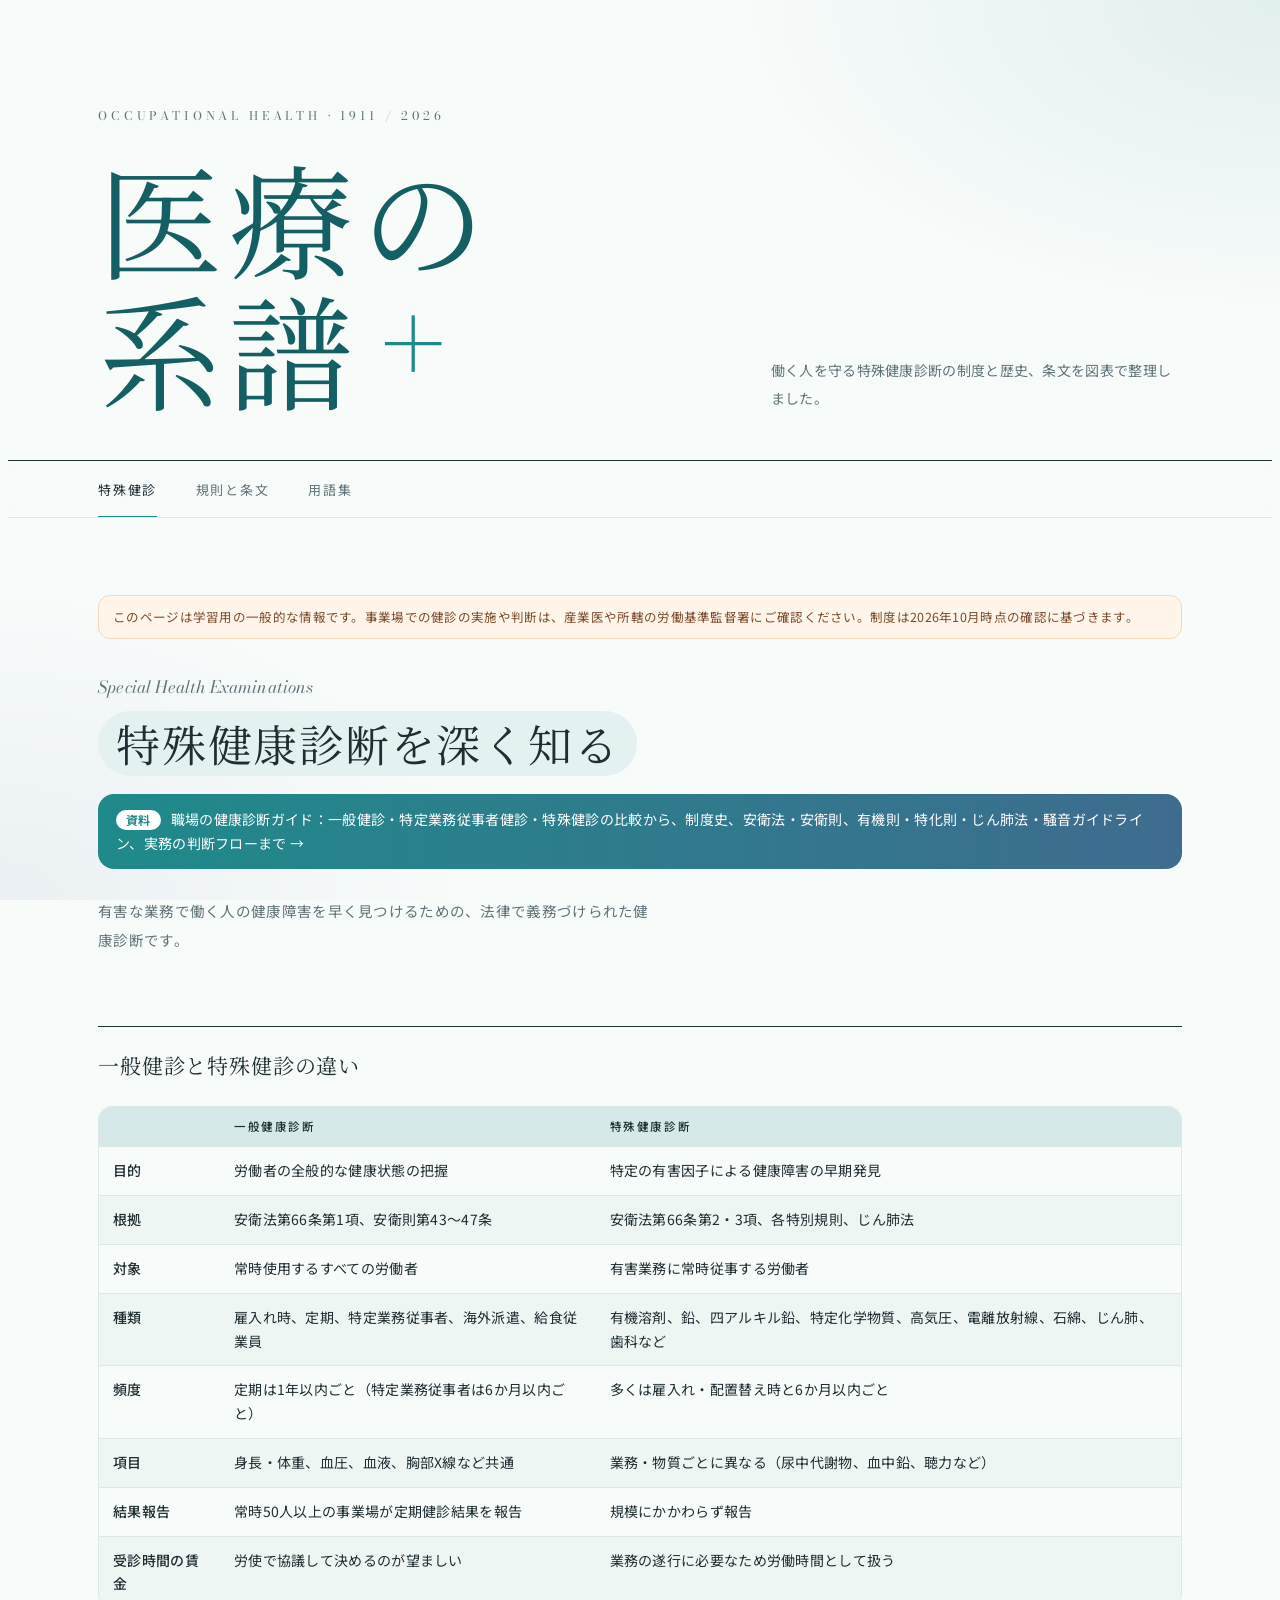
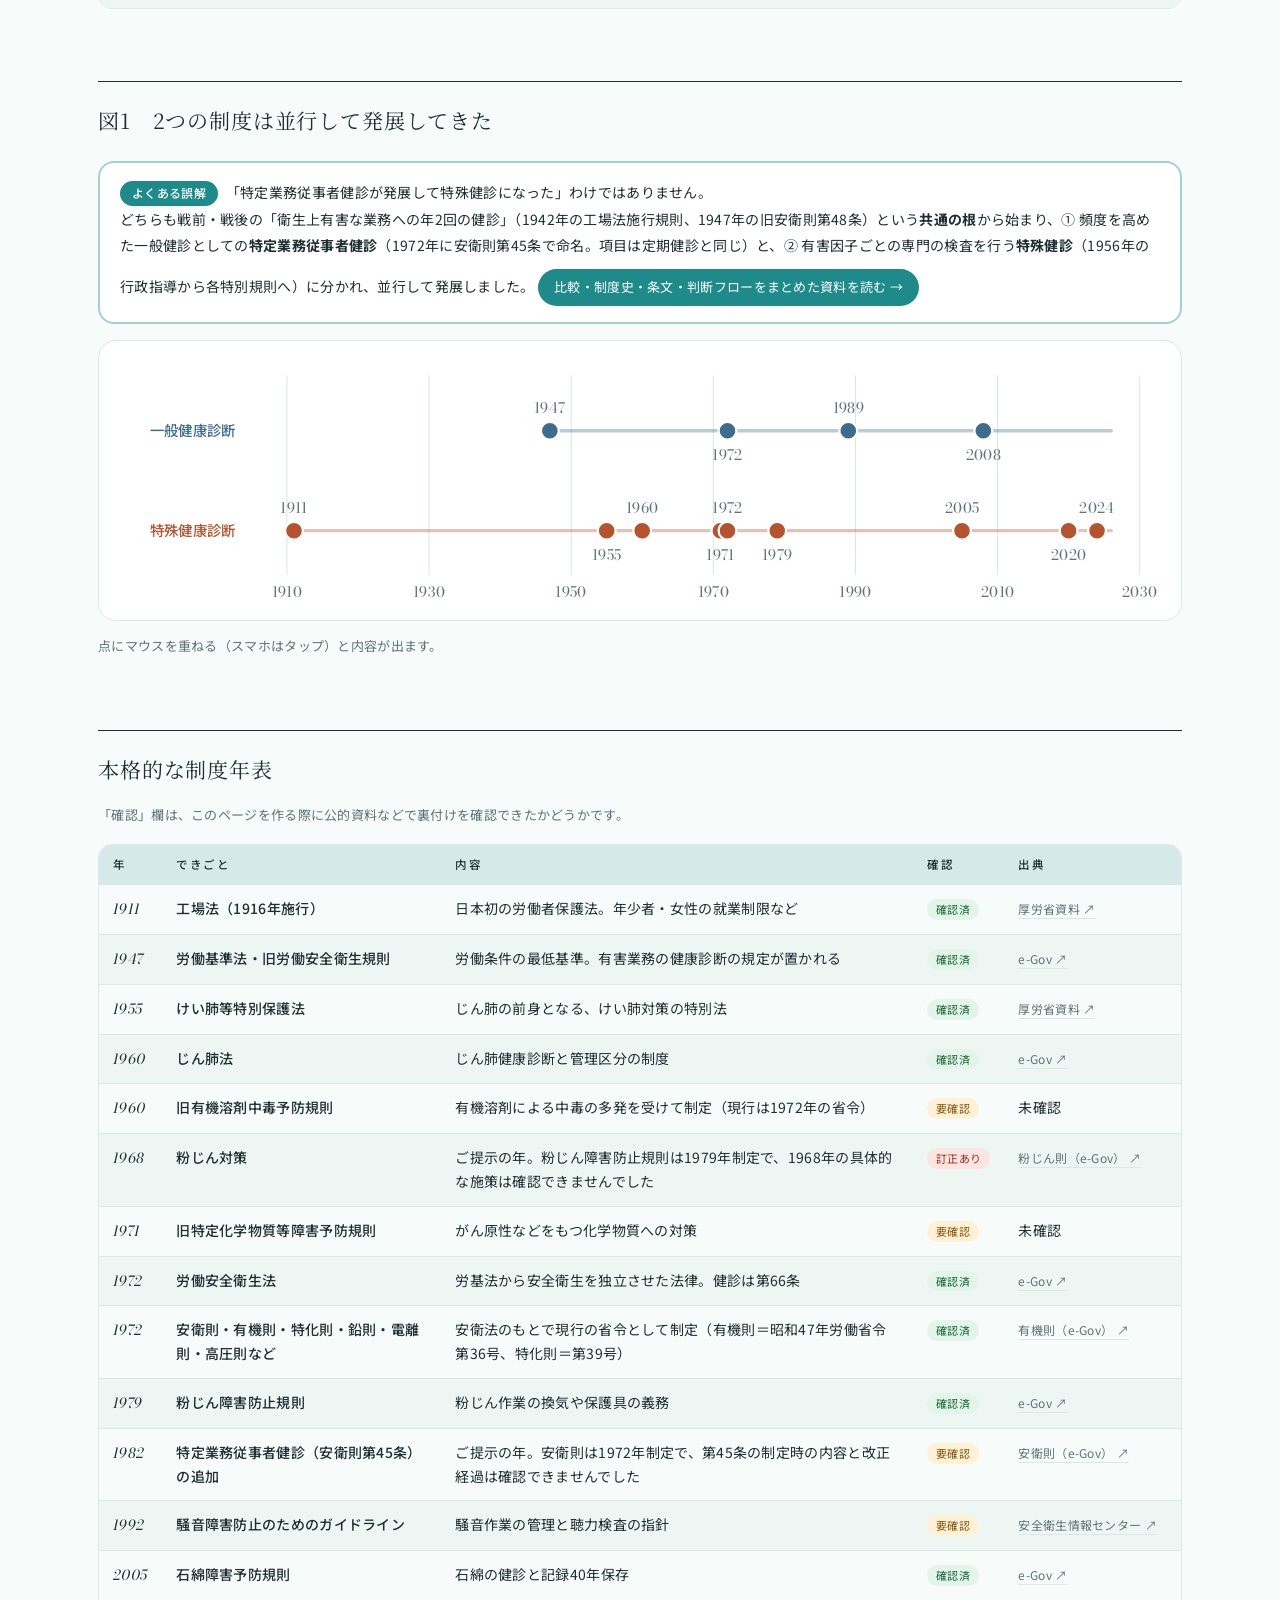
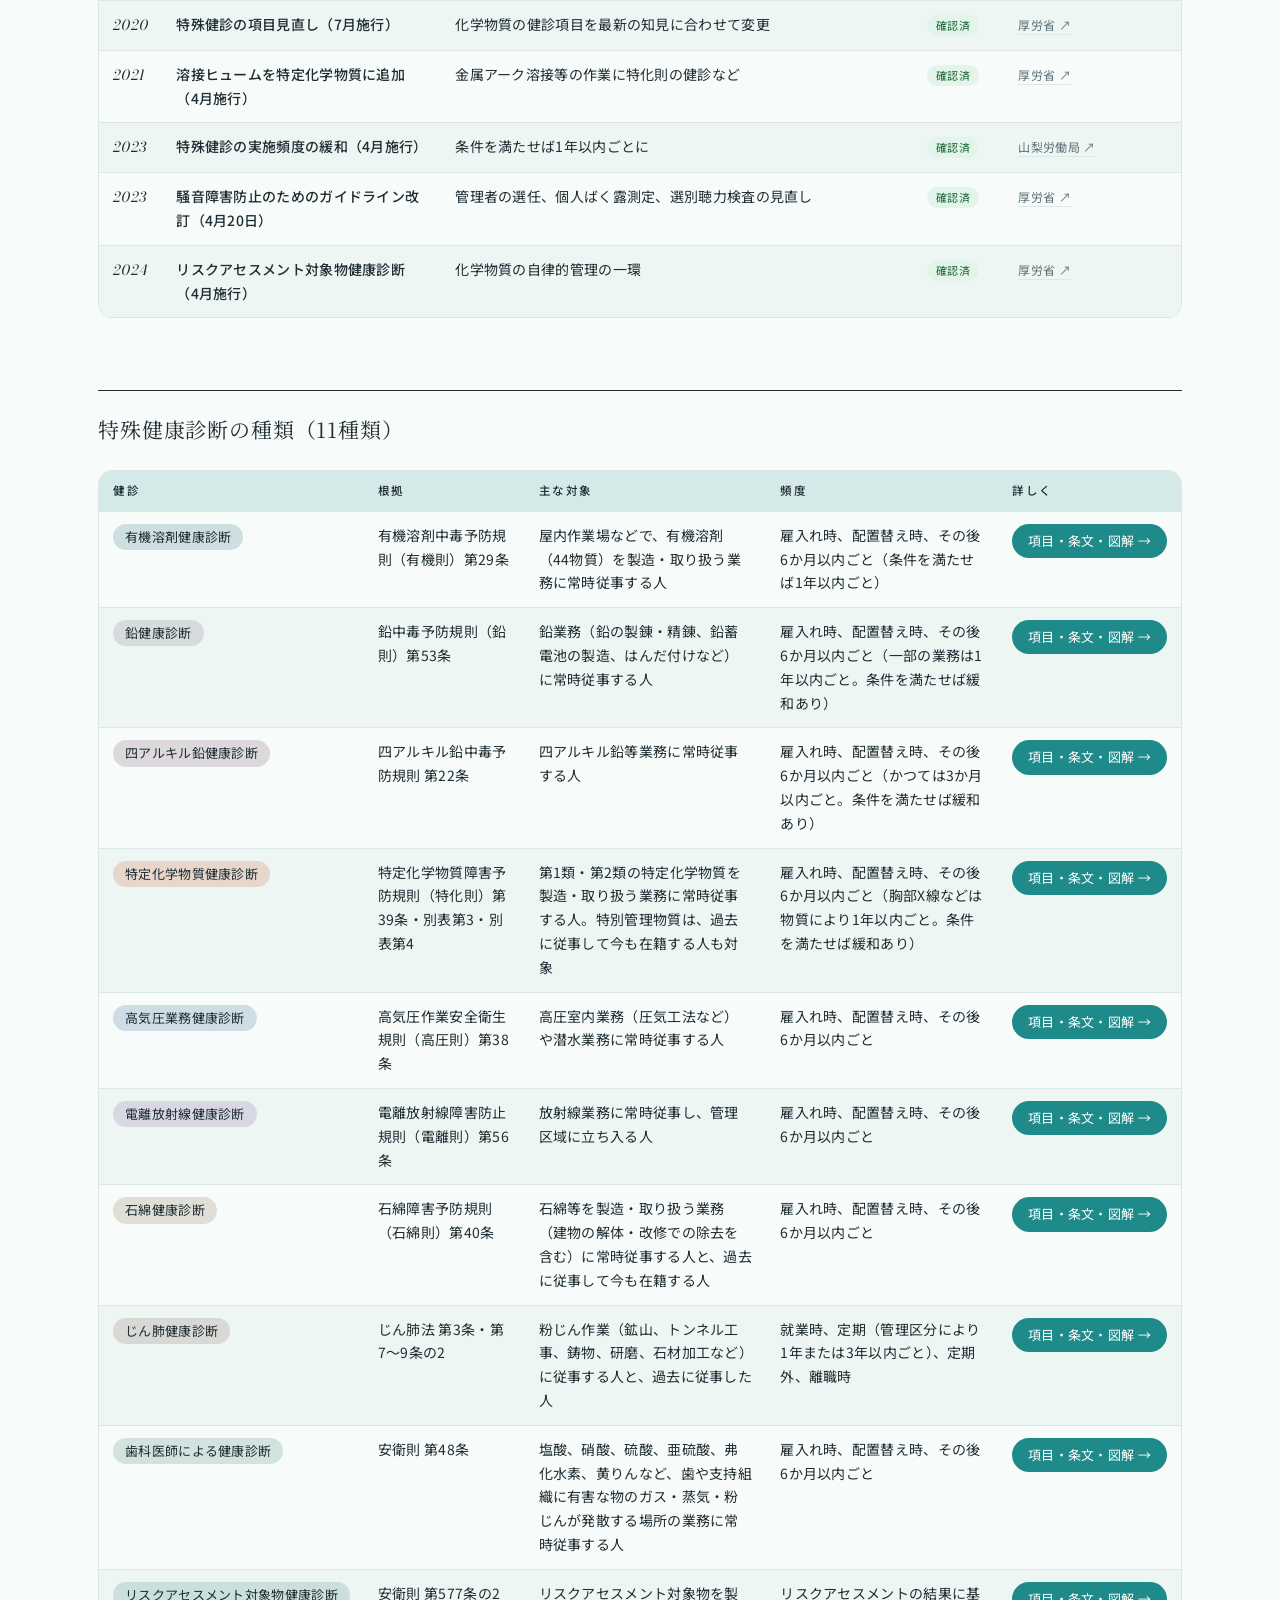
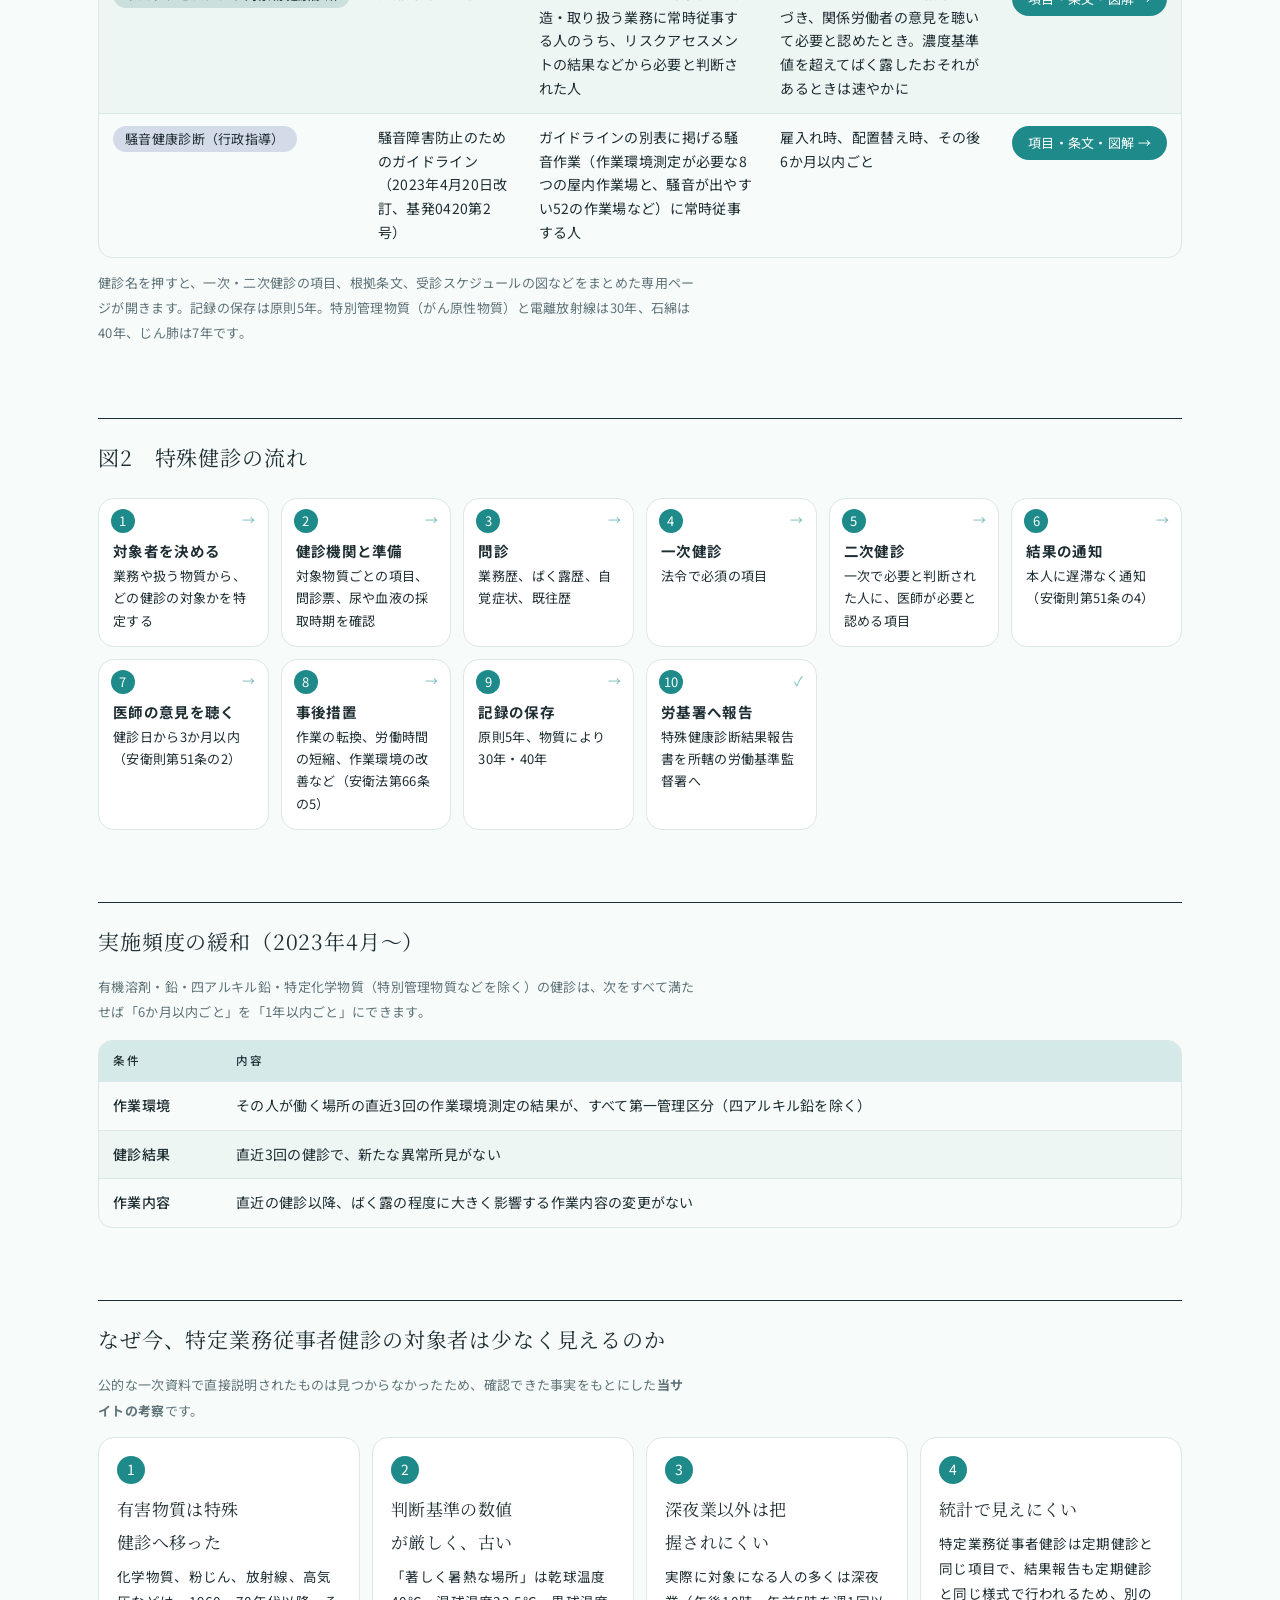
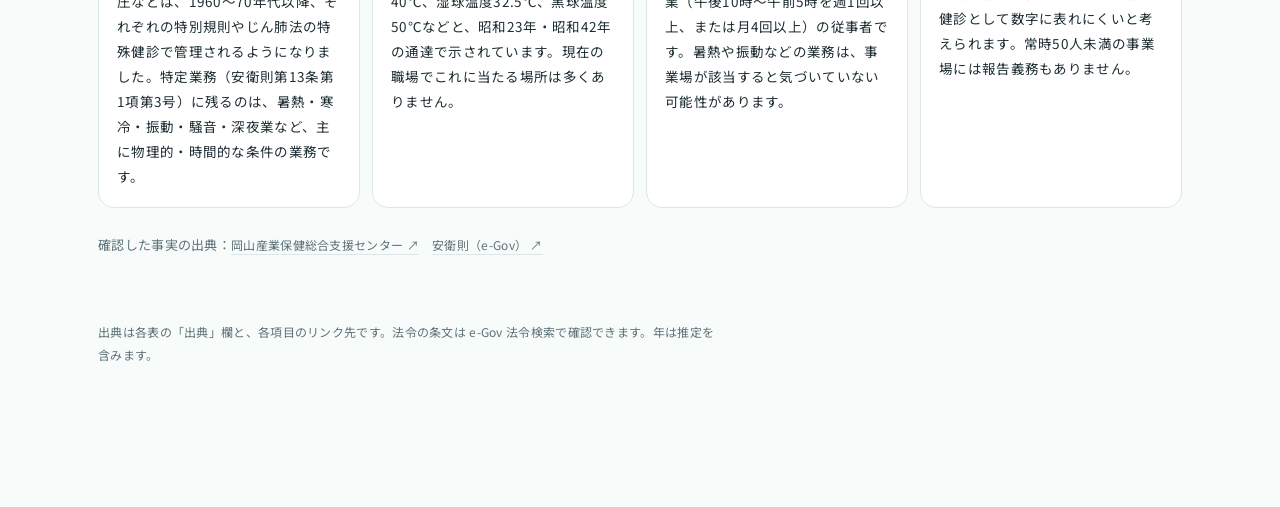
==== commit c67dbc2e: "Remove history, technology, drugs and medical cost tabs Keep the site focused on occupational health" ====
--- a/index.html
+++ b/index.html
@@ -13,38 +13,24 @@
 <body class="clinic">
 
 <header class="hero wrap">
-  <div class="eyebrow">Medicine & Occupational Health · 400 BC / 2026</div>
+  <div class="eyebrow">Occupational Health · 1911 / 2026</div>
   <h1>医療の系譜</h1>
-  <p>医療の成り立ちから、働く人を守る特殊健康診断の制度と条文、最新技術、薬、医療費までを図表で整理しました。</p>
+  <p>働く人を守る特殊健康診断の制度と歴史、条文を図表で整理しました。</p>
 </header>
 
 <nav class="tabs" aria-label="セクション">
   <div class="wrap" role="tablist">
-    <button role="tab" data-tab="history" aria-selected="true">医療の年表</button>
-    <button role="tab" data-tab="tokushu" aria-selected="false">特殊健診</button>
+    <button role="tab" data-tab="tokushu" aria-selected="true">特殊健診</button>
     <button role="tab" data-tab="rules" aria-selected="false">規則と条文</button>
-    <button role="tab" data-tab="tech" aria-selected="false">最新技術</button>
-    <button role="tab" data-tab="drugs" aria-selected="false">薬の知識</button>
-    <button role="tab" data-tab="cost" aria-selected="false">医療費</button>
     <button role="tab" data-tab="glossary" aria-selected="false">用語集</button>
   </div>
 </nav>
 
 <main class="wrap">
-  <p class="disclaimer">このページは学習用の一般的な情報です。診断・治療・服薬の判断や、事業場での健診の実施は、医師・薬剤師・産業医、所轄の労働基準監督署にご確認ください。制度は2026年10月時点の確認に基づきます。</p>
-
-  <!-- 医療の年表 -->
-  <section id="history" data-panel>
-    <span class="kicker">History of Medicine</span>
-    <h2>医療の成り立ち</h2>
-    <p class="lead">呪術から観察へ、観察から科学へ、そして個人に合わせた医療へ。</p>
-    <div class="eras" id="eras"></div>
-    <h3 class="sub">日本の医療制度のあゆみ</h3>
-    <div class="tbl-wrap"><table class="tbl" id="jpSystem"></table></div>
-  </section>
+  <p class="disclaimer">このページは学習用の一般的な情報です。事業場での健診の実施や判断は、産業医や所轄の労働基準監督署にご確認ください。制度は2026年10月時点の確認に基づきます。</p>
 
   <!-- 特殊健診 -->
-  <section id="tokushu" data-panel hidden>
+  <section id="tokushu" data-panel>
     <span class="kicker">Special Health Examinations</span>
     <h2>特殊健康診断を深く知る</h2>
     <a class="guide-banner" href="kenshin-guide.html"><b>資料</b>職場の健康診断ガイド：一般健診・特定業務従事者健診・特殊健診の比較から、制度史、安衛法・安衛則、有機則・特化則・じん肺法・騒音ガイドライン、実務の判断フローまで →</a>
@@ -92,51 +78,11 @@
     <div class="rulecards" id="ruleCards"></div>
   </section>
 
-  <!-- 最新技術 -->
-  <section id="tech" data-panel hidden>
-    <span class="kicker">New Technology</span>
-    <h2>医療の最新技術</h2>
-    <p class="lead">日本で実際に使われ始めた時期とあわせて整理しました。</p>
-    <div class="tbl-wrap"><table class="tbl" id="techTable"></table></div>
-  </section>
-
-  <!-- 薬の知識 -->
-  <section id="drugs" data-panel hidden>
-    <span class="kicker">Medicines</span>
-    <h2>薬の知識</h2>
-    <h3 class="sub">医薬品の分類</h3>
-    <div class="tbl-wrap"><table class="tbl" id="drugClass"></table></div>
-    <h3 class="sub">先発品・後発品と薬の値段</h3>
-    <div class="tbl-wrap"><table class="tbl" id="generic"></table></div>
-    <h3 class="sub">注意したい飲み合わせ・食べ合わせの例</h3>
-    <div class="tbl-wrap"><table class="tbl" id="interact"></table></div>
-    <p class="caption">代表的な例です。服用中の薬との組み合わせは、必ず医師・薬剤師に確認してください。</p>
-    <h3 class="sub">飲むタイミングの言葉</h3>
-    <div class="tbl-wrap"><table class="tbl" id="timing"></table></div>
-  </section>
-
-  <!-- 医療費 -->
-  <section id="cost" data-panel hidden>
-    <span class="kicker">Medical Costs</span>
-    <h2>医療費を知る</h2>
-    <div class="stats" id="stats"></div>
-    <h3 class="sub">図3　国民医療費の推移</h3>
-    <div class="chart-wrap"><svg id="costChart" class="chart" role="img" aria-label="国民医療費の推移を年度ごとの棒で示した図"></svg></div>
-    <p class="caption">出典：厚生労働省「国民医療費の概況」各年度。2022・2023年度は概況の公表値を確認済み、それ以外は各年度の概況の値を当サイトが転記したものです。</p>
-    <h3 class="sub">窓口で払う割合</h3>
-    <div class="tbl-wrap"><table class="tbl" id="share"></table></div>
-    <h3 class="sub">図4　高額療養費のしくみ</h3>
-    <div class="hcost" id="hcost"></div>
-    <div class="tbl-wrap"><table class="tbl" id="hcostTimeline"></table></div>
-    <h3 class="sub">知っておきたい制度</h3>
-    <div class="tbl-wrap"><table class="tbl" id="systems"></table></div>
-  </section>
-
   <section id="glossary" data-panel hidden>
     <span class="kicker">Glossary</span>
     <h2>用語集</h2>
     <label for="q" class="eyebrow" style="display:block;margin-bottom:6px">用語を検索</label>
-    <input id="q" class="search" type="search" placeholder="例：管理区分、作業環境測定、後発医薬品">
+    <input id="q" class="search" type="search" placeholder="例：管理区分、作業環境測定、産業医">
     <dl class="gloss" id="gloss"></dl>
   </section>
 
@@ -153,60 +99,6 @@
 const src = (s, label) => `<a class="src-a" href="${W(s)}" target="_blank" rel="noopener">${label || (s.startsWith("http") ? new URL(s).hostname.replace(/^www\.|^jsite\./, "") : "Wikipedia")} ↗</a>`;
 const EGOV = id => "https://laws.e-gov.go.jp/law/" + id;
 const OK = `<span class="chk ok">確認済</span>`, NG = `<span class="chk ng">要確認</span>`, FIX = `<span class="chk fix">訂正あり</span>`;
-
-/* ===== 医療の年表 ===== */
-const ERAS = [
- {y:"前400年ごろ–", t:"古代：観察する医学の始まり", c:"#7A9A8A",
-  s:"病気を神の罰ではなく自然の原因で説明しようとしました。体液のバランスで健康を考える「四体液説」が、その後約2000年続きます。",
-  ev:[["前400年ごろ","ヒポクラテスが観察に基づく医学を説く。「ヒポクラテスの誓い」は医の倫理の原点"],["2世紀","ガレノスが解剖と生理学を体系化"]], src:"Hippocrates"},
- {y:"9–15世紀", t:"中世：イスラム医学と病院", c:"#A88A4F",
-  s:"ギリシャの医学はイスラム世界で受け継がれ発展し、のちにヨーロッパへ戻りました。",
-  ev:[["1025","イブン・スィーナー『医学典範』。数百年にわたり教科書に"],["12世紀〜","ヨーロッパで修道院や大学による医療と医学教育"]], src:"Medicine_in_the_medieval_Islamic_world"},
- {y:"16–17世紀", t:"科学革命：人体を見る", c:"#8A5A4F",
-  s:"実際の解剖と実験で、古代の権威の誤りが正されていきます。",
-  ev:[["1543","ヴェサリウス『人体構造論』。解剖学の革新"],["1628","ハーヴェイが血液循環を証明"]], src:"Andreas_Vesalius"},
- {y:"18世紀", t:"予防と職業病の発見", c:"#5E7A9A",
-  s:"働く人の病気に目が向けられ、ワクチンによる予防が始まりました。日本では蘭学が西洋医学を伝えます。",
-  ev:[["1700","ラマッツィーニ『働く人々の病気』。産業医学の父"],["1774","杉田玄白ら『解体新書』"],["1796","ジェンナーが種痘（天然痘のワクチン）を始める"]], src:"Bernardino_Ramazzini"},
- {y:"19世紀前半", t:"麻酔と衛生", c:"#9A6A8A",
-  s:"痛みのない手術と、手洗いや統計による衛生改善が、医療を一変させました。",
-  ev:[["1804","華岡青洲が全身麻酔で乳がん手術"],["1846","モートンがエーテル麻酔を公開"],["1847","ゼンメルワイスが手洗いで産褥熱を減らす"],["1850年代","ナイチンゲールが看護と統計で病院を改革"]], src:"History_of_anesthesia"},
- {y:"1860–1900", t:"細菌学の時代", c:"#4F8A7A",
-  s:"病気の原因が微生物だとわかり、消毒・ワクチン・血清療法が生まれます。日本人研究者も大きく貢献しました。",
-  ev:[["1867","リスターが消毒法を発表"],["1882","コッホが結核菌を発見"],["1890","北里柴三郎が血清療法を確立"],["1895","レントゲンがX線を発見"],["1897","志賀潔が赤痢菌を発見"]], src:"Germ_theory_of_disease"},
- {y:"1900–1945", t:"薬の時代の始まり", c:"#B5703A",
-  s:"化学合成の薬、ホルモン、抗生物質が登場し、治せる病気が一気に増えました。",
-  ev:[["1910","秦佐八郎とエールリッヒが梅毒の治療薬サルバルサン"],["1922","インスリンによる糖尿病治療が始まる"],["1928","フレミングがペニシリンを発見（実用化は1940年代）"]], src:"Penicillin"},
- {y:"1945–1990", t:"戦後：制度と検査の発展", c:"#3E6C8F",
-  s:"国際保健と国民皆保険が整い、内視鏡やCTなど画像検査が普及しました。",
-  ev:[["1948","世界保健機関（WHO）設立"],["1950","日本で胃カメラが開発される"],["1953","DNAの二重らせん構造の発見"],["1955","ポリオワクチンの実用化"],["1961","日本で国民皆保険が実現"],["1971","CTスキャンの臨床使用が始まる"]], src:"World_Health_Organization"},
- {y:"1990–2015", t:"遺伝子と再生医療", c:"#6A5A9A",
-  s:"ヒトの遺伝情報が読み解かれ、細胞から組織をつくる再生医療が現実になります。",
-  ev:[["2003","ヒトゲノムの解読完了"],["2006","山中伸弥がiPS細胞を作製（ヒトは2007年）"],["2014","iPS細胞から作った網膜の細胞を移植。免疫チェックポイント阻害薬オプジーボが承認"]], src:"Induced_pluripotent_stem_cell"},
- {y:"2015–", t:"個別化医療とデジタル", c:"#1F8A8A",
-  s:"遺伝子に合わせたがん治療、mRNAワクチン、AIやオンライン診療。医療は「一人ひとりに合わせる」方向へ進んでいます。",
-  ev:[["2019","がん遺伝子パネル検査とCAR-T細胞療法が保険適用"],["2020","mRNAワクチンが実用化（日本では2021年に接種開始）"],["2023","電子処方箋の運用開始"],["2024","健康保険証の新規発行が終わり、マイナ保険証が基本に"]], src:"Personalized_medicine"}
-];
-$("#eras").innerHTML = ERAS.map((e, i) => `
- <article class="era mv" style="--mc:${e.c}" id="h-${i}">
-  <div class="swatch"><div class="years">${e.y}</div><div class="cloth"></div></div>
-  <div class="era-body">
-   <h3>${e.t}</h3><p class="sum">${e.s}</p>
-   <div class="tbl-wrap"><table class="tbl events">${table(["年","出来事"], e.ev.map(v => [`<span class="latin">${v[0]}</span>`, v[1]]))}</table></div>
-   <p class="caption">出典：${src(e.src)}</p>
-  </div>
- </article>`).join("");
-$("#jpSystem").innerHTML = table(["年","できごと","意味"], [
- ["1874","「医制」公布","近代的な医療・衛生行政の始まり"],
- ["1922","健康保険法（1927年に給付開始）","労働者のための公的医療保険"],
- ["1938","国民健康保険法。厚生省の設置","農村などへ保険を広げる"],
- ["1961","国民皆保険","すべての国民がいずれかの公的医療保険に加入"],
- ["1973","老人医療費の無料化","高齢者の自己負担をゼロに（1983年に一部負担へ）"],
- ["2000","介護保険制度","介護を社会全体で支える"],
- ["2008","後期高齢者医療制度、特定健診（メタボ健診）","75歳以上の独立した制度と、40〜74歳の生活習慣病予防"],
- ["2022","75歳以上の一定以上所得者は2割負担","世代間の負担の見直し"],
- ["2024","健康保険証の新規発行終了","マイナ保険証が基本に（従来の保険証は2025年12月1日までの経過措置）"]
-].map(r => [`<span class="latin">${r[0]}</span>`, `<b>${r[1]}</b>`, r[2]]));
 
 /* ===== 特殊健診 ===== */
 $("#vsTable").innerHTML = table(["", "一般健康診断", "特殊健康診断"], [
@@ -334,93 +226,6 @@
   <div class="bk-links">${r.egov ? `<a href="${EGOV(r.egov)}" target="_blank" rel="noopener">条文（e-Gov） ↗</a>` : ""}<a href="${r.src}" target="_blank" rel="noopener">解説資料 ↗</a></div>
  </article>`).join("");
 
-/* ===== 最新技術 ===== */
-$("#techTable").innerHTML = table(["技術","何ができる","日本での状況","出典"], [
- ["ロボット支援手術","小さな傷で精密な手術","2012年に前立腺がんで保険適用、2018年に対象を大きく拡大","Robot-assisted_surgery"],
- ["AIによる診断支援","内視鏡や画像から病変を見つける手助け","2018年に内視鏡AIが医療機器として承認されるなど、承認例が増加","Artificial_intelligence_in_healthcare"],
- ["がんゲノム医療","がんの遺伝子変異を調べ、合う薬を探す","2019年に遺伝子パネル検査が保険適用","Precision_medicine"],
- ["免疫チェックポイント阻害薬","免疫のブレーキを外してがんを攻撃","2014年にオプジーボが承認。2018年に本庶佑がノーベル賞","Checkpoint_inhibitor"],
- ["CAR-T細胞療法","患者の免疫細胞を遺伝子改変して戻す","2019年に保険適用","CAR_T_cell"],
- ["遺伝子治療","病気の原因遺伝子を補う","2020年に脊髄性筋萎縮症の治療薬ゾルゲンスマが保険適用","Gene_therapy"],
- ["mRNAワクチン","設計図を入れて体内で抗原をつくる","2021年に接種開始。2023年にカリコとワイスマンがノーベル賞","MRNA_vaccine"],
- ["iPS細胞・再生医療","細胞から組織をつくって移植","2014年に網膜の細胞移植。臨床研究が進む","Induced_pluripotent_stem_cell"],
- ["新しい慢性疾患の薬","肥満症やアルツハイマー病の進行抑制","2023年にアルツハイマー病のレケンビ、2024年に肥満症のウゴービが保険適用","Lecanemab"],
- ["オンライン診療","ビデオ通話で診察","2018年に保険適用、2022年から初診も恒久的に可能に","Telehealth"],
- ["電子処方箋・マイナ保険証","薬や健診の情報を医療機関で共有","2023年に電子処方箋、2024年12月から保険証の新規発行終了","https://www.mhlw.go.jp/stf/newpage_22682.html"]
-].map(r => [`<b>${r[0]}</b>`, r[1], r[2], src(r[3])]));
-
-/* ===== 薬の知識 ===== */
-$("#drugClass").innerHTML = table(["分類","入手方法","説明する人","例"], [
- ["医療用医薬品","医師の処方箋が必要","薬剤師","病院・診療所で処方される薬"],
- ["要指導医薬品","薬局で、薬剤師の対面での指導のもと購入","薬剤師","医療用から市販薬になって間もない薬など"],
- ["第1類医薬品","薬局・ドラッグストア。薬剤師が書面で説明","薬剤師","一部の解熱鎮痛薬、胃薬など"],
- ["第2類医薬品","薬局・ドラッグストア","薬剤師または登録販売者","多くのかぜ薬、解熱鎮痛薬"],
- ["第3類医薬品","薬局・ドラッグストア","薬剤師または登録販売者","ビタミン剤、整腸薬など"]
-].map(r => [`<b>${r[0]}</b>`, r[1], r[2], r[3]]));
-$("#generic").innerHTML = table(["用語","意味"], [
- ["先発医薬品","最初に開発・承認された薬。特許期間中は独占的に販売"],
- ["後発医薬品（ジェネリック）","特許が切れた後に、同じ有効成分でつくられる薬。価格が安い"],
- ["バイオシミラー","バイオ医薬品の後続品。完全に同じではないが同等・同質と確認されたもの"],
- ["長期収載品","後発品が出た後も販売されている先発品"],
- ["選定療養（2024年10月〜）","後発品があるのに患者の希望で長期収載品を選ぶと、価格差の4分の1を追加で負担（医療上の必要がある場合などは対象外）"],
- ["使用目標","後発品の数量シェアを2029年度末までに全都道府県で80%以上（2023年は80.2%）"],
- ["薬価","国が決める薬の公定価格。2年に1度の改定に加え、2021年度から間の年にも改定"],
- ["医薬品副作用被害救済制度","正しく使ったのに重い副作用が出た場合に、医療費などを給付（PMDAが運営）"]
-].map(r => [`<b>${r[0]}</b>`, r[1]]));
-$("#interact").innerHTML = table(["組み合わせ","起こりうること"], [
- ["グレープフルーツジュース × 一部の降圧薬（カルシウム拮抗薬）など","薬が分解されにくくなり、効き目が強く出ることがある"],
- ["納豆・青汁など（ビタミンK） × ワルファリン","血を固まりにくくする効果が弱まる"],
- ["牛乳・カルシウム剤 × 一部の抗菌薬（テトラサイクリン系・ニューキノロン系）","薬の吸収が落ちる"],
- ["アルコール × 睡眠薬・抗不安薬など","眠気やふらつきなどの作用が強まる"],
- ["セイヨウオトギリソウ（サプリメント） × 多くの薬","薬の効果が弱まることがある"]
-].map(r => [`<b>${r[0]}</b>`, r[1]]));
-$("#timing").innerHTML = table(["言葉","いつ飲む"], [
- ["食前","食事のおよそ30分前"],["食直前","食事のすぐ前"],["食後","食事のおよそ30分後まで"],["食間","食事と食事の間（食後およそ2時間）。食事中ではない"],["就寝前","寝るおよそ30分前"],["頓服","症状が出たときに"]
-].map(r => [`<b>${r[0]}</b>`, r[1]]));
-
-/* ===== 医療費 ===== */
-$("#stats").innerHTML = [["48.1兆円","国民医療費（2023年度）","過去最高"],["38.7万円","国民1人当たり","2023年度"],["+3.0%","前年度比","2022年度は46.7兆円"]]
- .map(s => `<div class="stat"><b>${s[0]}</b><span>${s[1]}</span><small>${s[2]}</small></div>`).join("") +
- `<p class="caption" style="grid-column:1/-1">出典：${src("https://www.mhlw.go.jp/toukei/saikin/hw/k-iryohi/23/","厚生労働省「令和5(2023)年度 国民医療費の概況」")}</p>`;
-const COST = [[2000,30.1],[2005,33.1],[2010,37.4],[2015,42.4],[2019,44.4],[2020,43.0],[2021,45.0],[2022,46.7],[2023,48.1]];
-(function costChart(){
-  const Wd = 900, H = 300, L = 50, R = 20, T = 30, B = 40, max = 50;
-  const bw = (Wd - L - R) / COST.length;
-  const y = v => T + (1 - v / max) * (H - T - B);
-  let g = "";
-  [0,10,20,30,40,50].forEach(v => g += `<line x1="${L}" y1="${y(v)}" x2="${Wd-R}" y2="${y(v)}" stroke="var(--hair)"/><text x="${L-8}" y="${y(v)+4}" text-anchor="end" class="ax">${v}</text>`);
-  g += `<text x="${L}" y="14" class="lg">兆円</text>`;
-  COST.forEach((c, i) => {
-    const x = L + i * bw + bw * 0.22, w = bw * 0.56, last = i === COST.length - 1;
-    g += `<rect class="hit" x="${x}" y="${y(c[1])}" width="${w}" height="${y(0) - y(c[1])}" rx="4" fill="${last ? "var(--ox)" : "color-mix(in srgb,var(--ox) 40%,#fff)"}" data-tip="<b>${c[0]}年度</b><br>${c[1]}兆円"/>
-      <text x="${x + w/2}" y="${H-16}" text-anchor="middle" class="ax">${c[0]}</text>`;
-    if (last || i === 0) g += `<text x="${x + w/2}" y="${y(c[1]) - 8}" text-anchor="middle" class="rl">${c[1]}</text>`;
-  });
-  $("#costChart").setAttribute("viewBox", `0 0 ${Wd} ${H}`);
-  $("#costChart").innerHTML = g;
-})();
-$("#share").innerHTML = table(["年齢","窓口で払う割合"], [
- ["小学校入学前","2割"],["小学生〜69歳","3割"],["70〜74歳","2割（現役並み所得者は3割）"],["75歳以上","1割（一定以上の所得者は2割、現役並み所得者は3割）"]
-].map(r => [`<b>${r[0]}</b>`, r[1]]));
-$("#hcost").innerHTML = `
- <div class="hc-bar"><span class="hc-all" style="width:100%">医療費 100万円</span></div>
- <div class="hc-bar"><span class="hc-3" style="width:30%">窓口 3割 = 30万円</span><span class="hc-ins" style="width:70%">保険から 70万円</span></div>
- <div class="hc-bar"><span class="hc-cap" style="width:9.3%">上限 約9.3万円</span><span class="hc-back" style="width:20.7%">払い戻し 約20.7万円</span><span class="hc-ins" style="width:70%">保険から</span></div>
- <p class="caption">例：70歳未満・年収約370万〜510万円の人が、1か月に医療費100万円の治療を受けた場合（2026年8月からの制度での厚生労働省の例示）。限度額適用認定証やマイナ保険証を使えば、窓口の支払いがはじめから上限までになります。</p>`;
-$("#hcostTimeline").innerHTML = table(["時期","内容","出典"], [
- ["2026年8月","月ごとの上限額を引き上げ。年間の上限額を新設（年間上限に達した後は支払い不要）。多数回該当の仕組みは維持",src("https://www.mhlw.go.jp/stf/seisakunitsuite/bunya/kenkou_iryou/iryouhoken/newpage_00014.html","厚労省")],
- ["2027年8月（予定）","所得区分を細かく分ける見直し",src("https://www.mhlw.go.jp/stf/seisakunitsuite/bunya/kenkou_iryou/iryouhoken/juuyou/kougakuiryou/index.html","厚労省")]
-].map(r => [`<b>${r[0]}</b>`, r[1], r[2]]));
-$("#systems").innerHTML = table(["制度","内容"], [
- ["高額療養費","1か月の自己負担が上限を超えた分を払い戻し。申請は加入する保険者へ（診療月の翌月1日から2年で時効）"],
- ["多数回該当","直近12か月で3回以上高額療養費の対象になると、4回目から上限が下がる"],
- ["医療費控除","年間の医療費が10万円（所得200万円未満は所得の5%）を超えた分を所得から控除"],
- ["セルフメディケーション税制","対象の市販薬が年1万2千円を超えた分を控除（上限8万8千円）。医療費控除とは選択"],
- ["傷病手当金","病気やけがで働けないとき、健康保険から給料のおよそ3分の2を通算1年6か月まで"],
- ["出産育児一時金","1児につき50万円（2023年4月〜）"],
- ["保険外併用療養","先進医療や選定療養など、保険診療と自費を組み合わせられる仕組み"]
-].map(r => [`<b>${r[0]}</b>`, r[1]]));
-
 /* ===== 用語集 ===== */
 const GLOSS = [
  ["特殊健康診断","Special health examination","有害業務に従事する労働者に、業務特有の健康障害を早く見つけるために行う法定の健診"],
@@ -434,13 +239,7 @@
  ["事後措置","Follow-up measures","健診結果に基づき、医師の意見を聴いて行う作業転換や労働時間短縮など"],
  ["健康管理手帳","Health management notebook","がんなどの重い障害を起こすおそれのある業務に従事した人が、離職後も国の費用で健診を受けられる手帳"],
  ["自律的管理","Self-directed chemical management","国が個別に規制するのではなく、事業者がリスクアセスメントに基づき化学物質を管理する考え方"],
- ["等価騒音レベル","Equivalent continuous sound level","変動する騒音を、同じエネルギーをもつ一定の騒音に置き換えた値（dB）"],
- ["四体液説","Humorism","血液・粘液・黄胆汁・黒胆汁のバランスで健康を説明した古代の医学説"],
- ["国民皆保険","Universal health coverage","すべての国民が公的医療保険に加入する仕組み。日本は1961年に実現"],
- ["後発医薬品","Generic drug","特許切れの先発品と同じ有効成分の安価な薬"],
- ["薬価","Drug price","国が定める医療用医薬品の公定価格"],
- ["高額療養費","High-cost medical expense benefit","1か月の自己負担が上限を超えた分が戻る制度"],
- ["保険者","Insurer","健康保険組合、協会けんぽ、市町村（国保）など、保険を運営する団体"]
+ ["等価騒音レベル","Equivalent continuous sound level","変動する騒音を、同じエネルギーをもつ一定の騒音に置き換えた値（dB）"]
 ];
 function renderGloss(q){
   q = (q || "").trim().toLowerCase();
@@ -472,7 +271,7 @@
   const h = location.hash.slice(1);
   let start = document.getElementById(h) && document.getElementById(h).hasAttribute("data-panel") ? h : null;
   if (!start) { try { start = localStorage.getItem("iryo-tab"); } catch(_) {} }
-  showTab(start && document.getElementById(start) ? start : "history");
+  showTab(start && document.getElementById(start) ? start : "tokushu");
 }
 </script>
 </body>
--- a/site.css
+++ b/site.css
@@ -567,6 +567,7 @@
 .more-btn{align-self:flex-start;display:inline-block;padding:6px 16px;border-radius:999px;background:var(--ox);color:#fff !important;text-decoration:none;font-size:13px}
 .more-btn:hover{filter:brightness(1.08)}
 .book .more-btn{margin-top:2px}
+.tbl .more-btn{white-space:nowrap}
 .artist h3 a{text-decoration:none}
 .cover{width:130px;aspect-ratio:3/4.2;border-radius:6px 14px 14px 6px;background:linear-gradient(135deg,var(--mc),color-mix(in srgb,var(--mc) 60%,#000));color:#fff;display:flex;flex-direction:column;justify-content:space-between;padding:16px 14px;box-shadow:inset 6px 0 0 rgba(0,0,0,.18),0 18px 40px -20px rgba(0,0,0,.5);font-family:var(--f-jserif)}
 .cover span{font-size:17px;line-height:1.5;writing-mode:vertical-rl;max-height:9em}
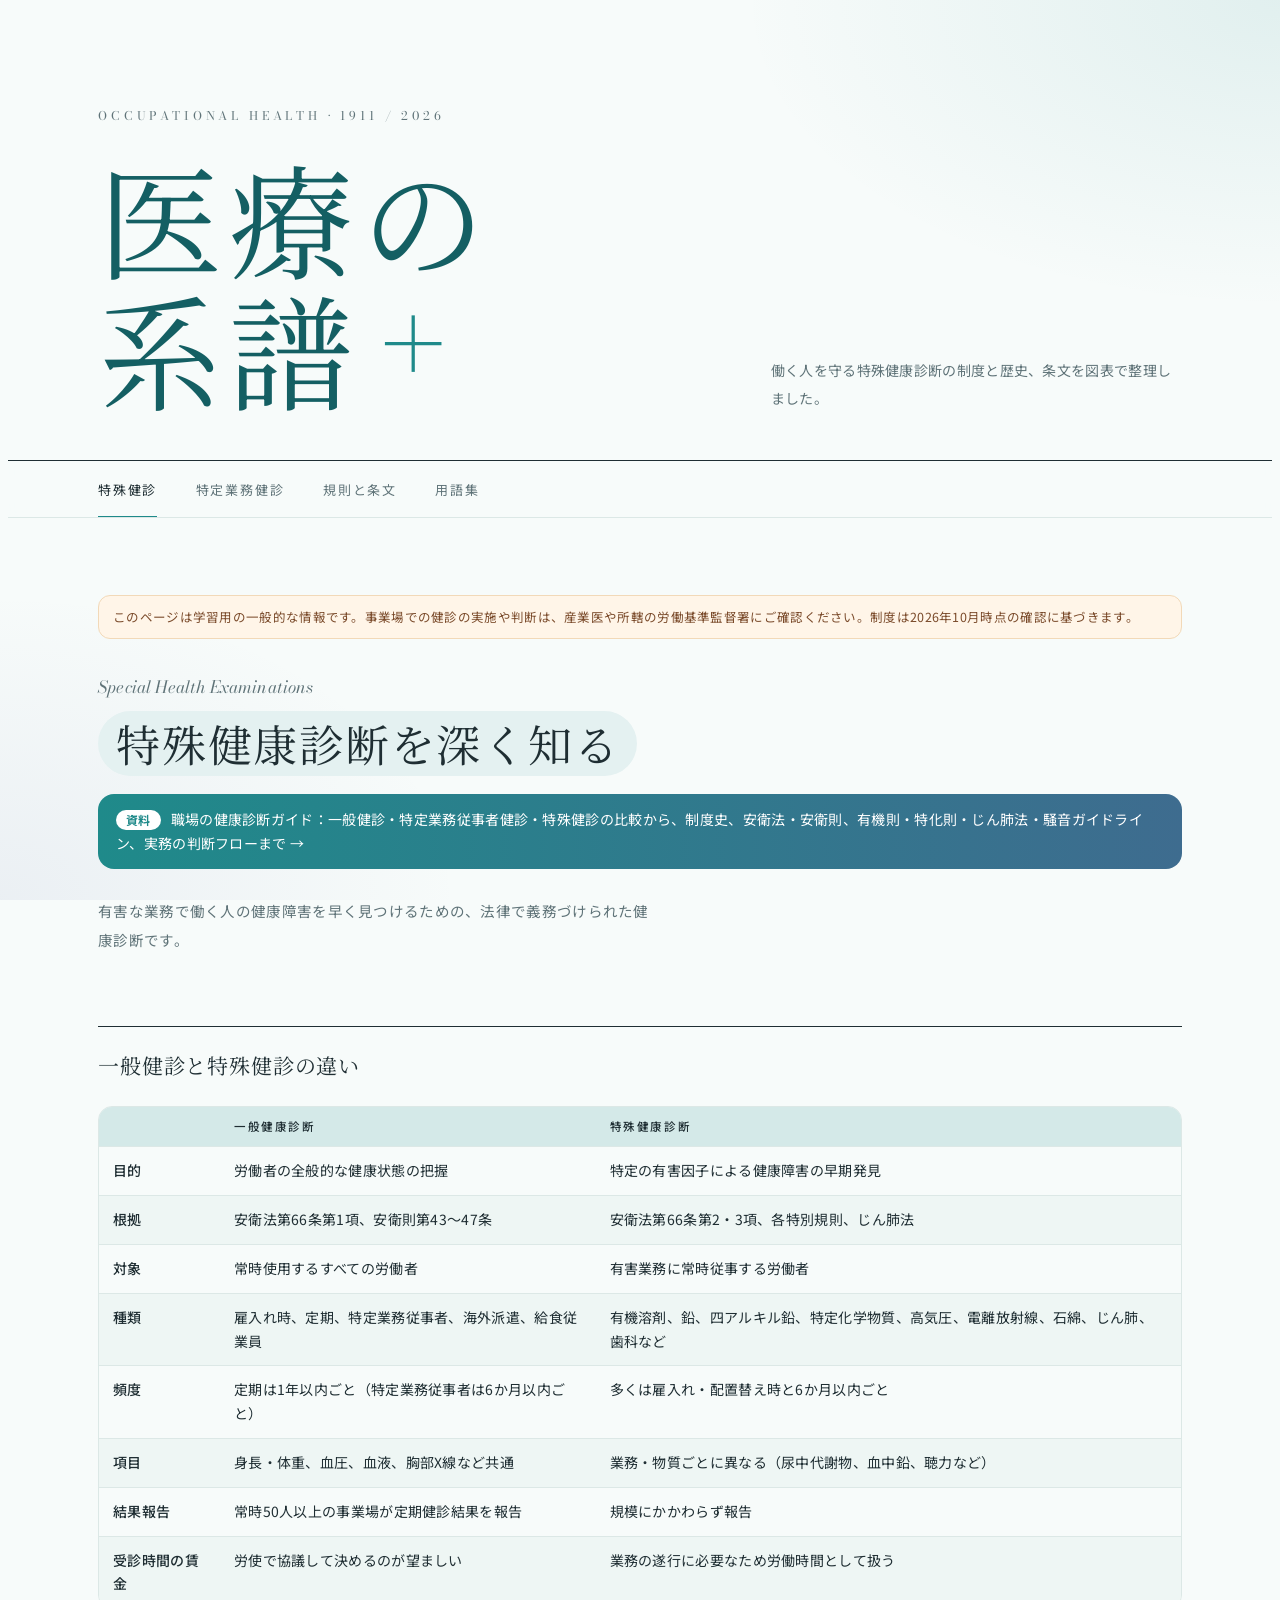
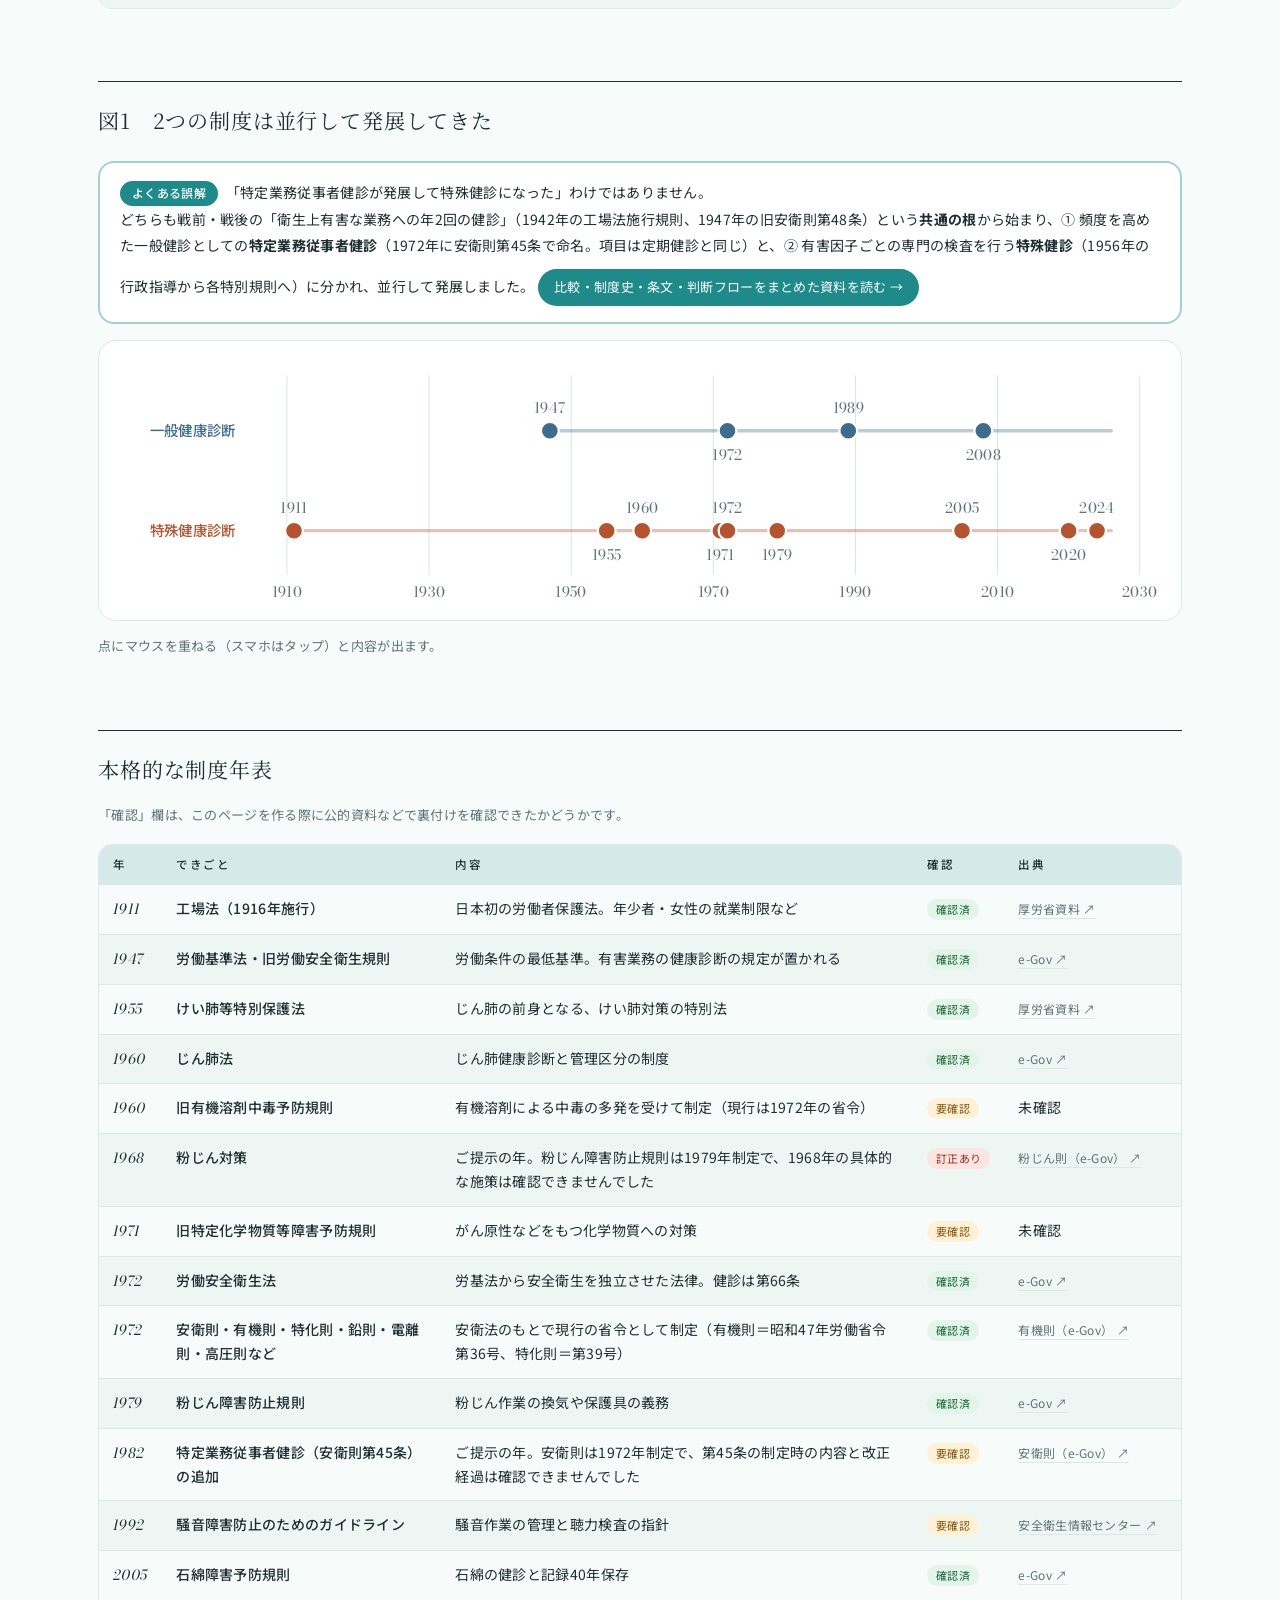
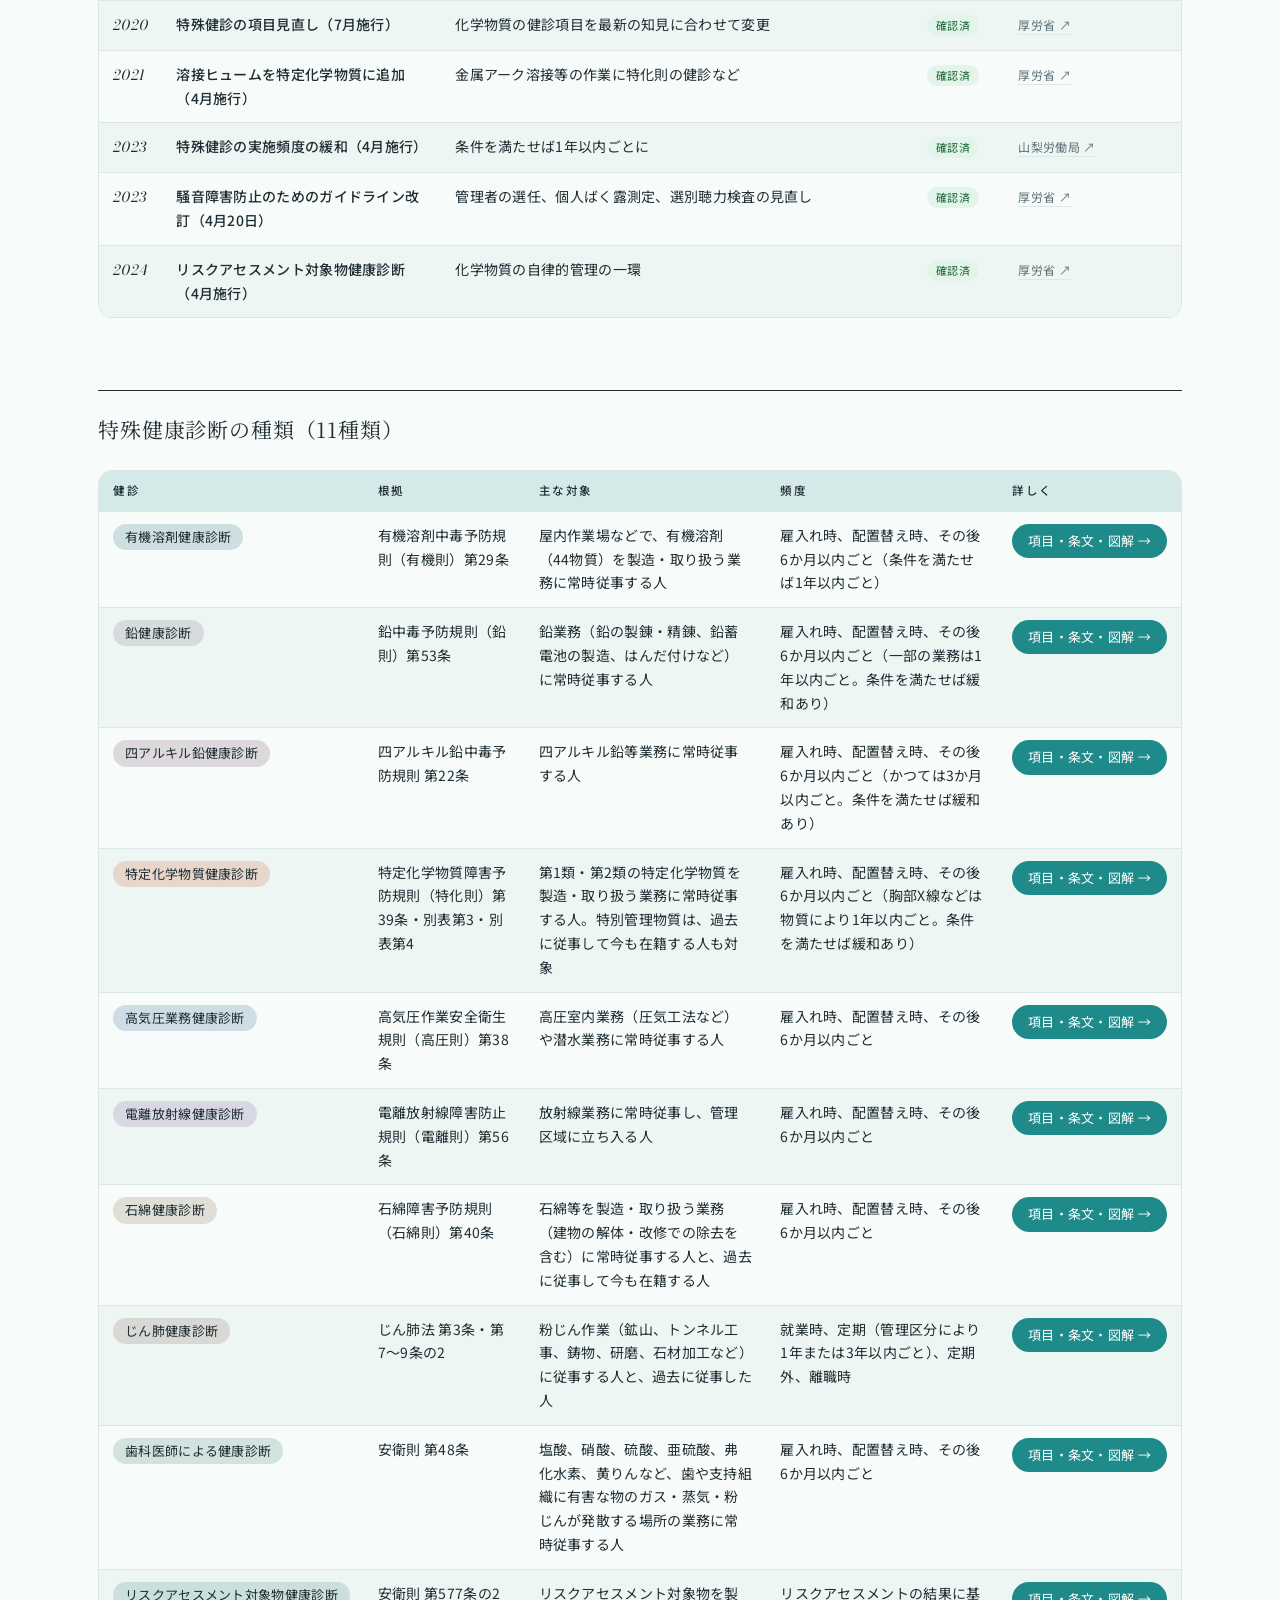
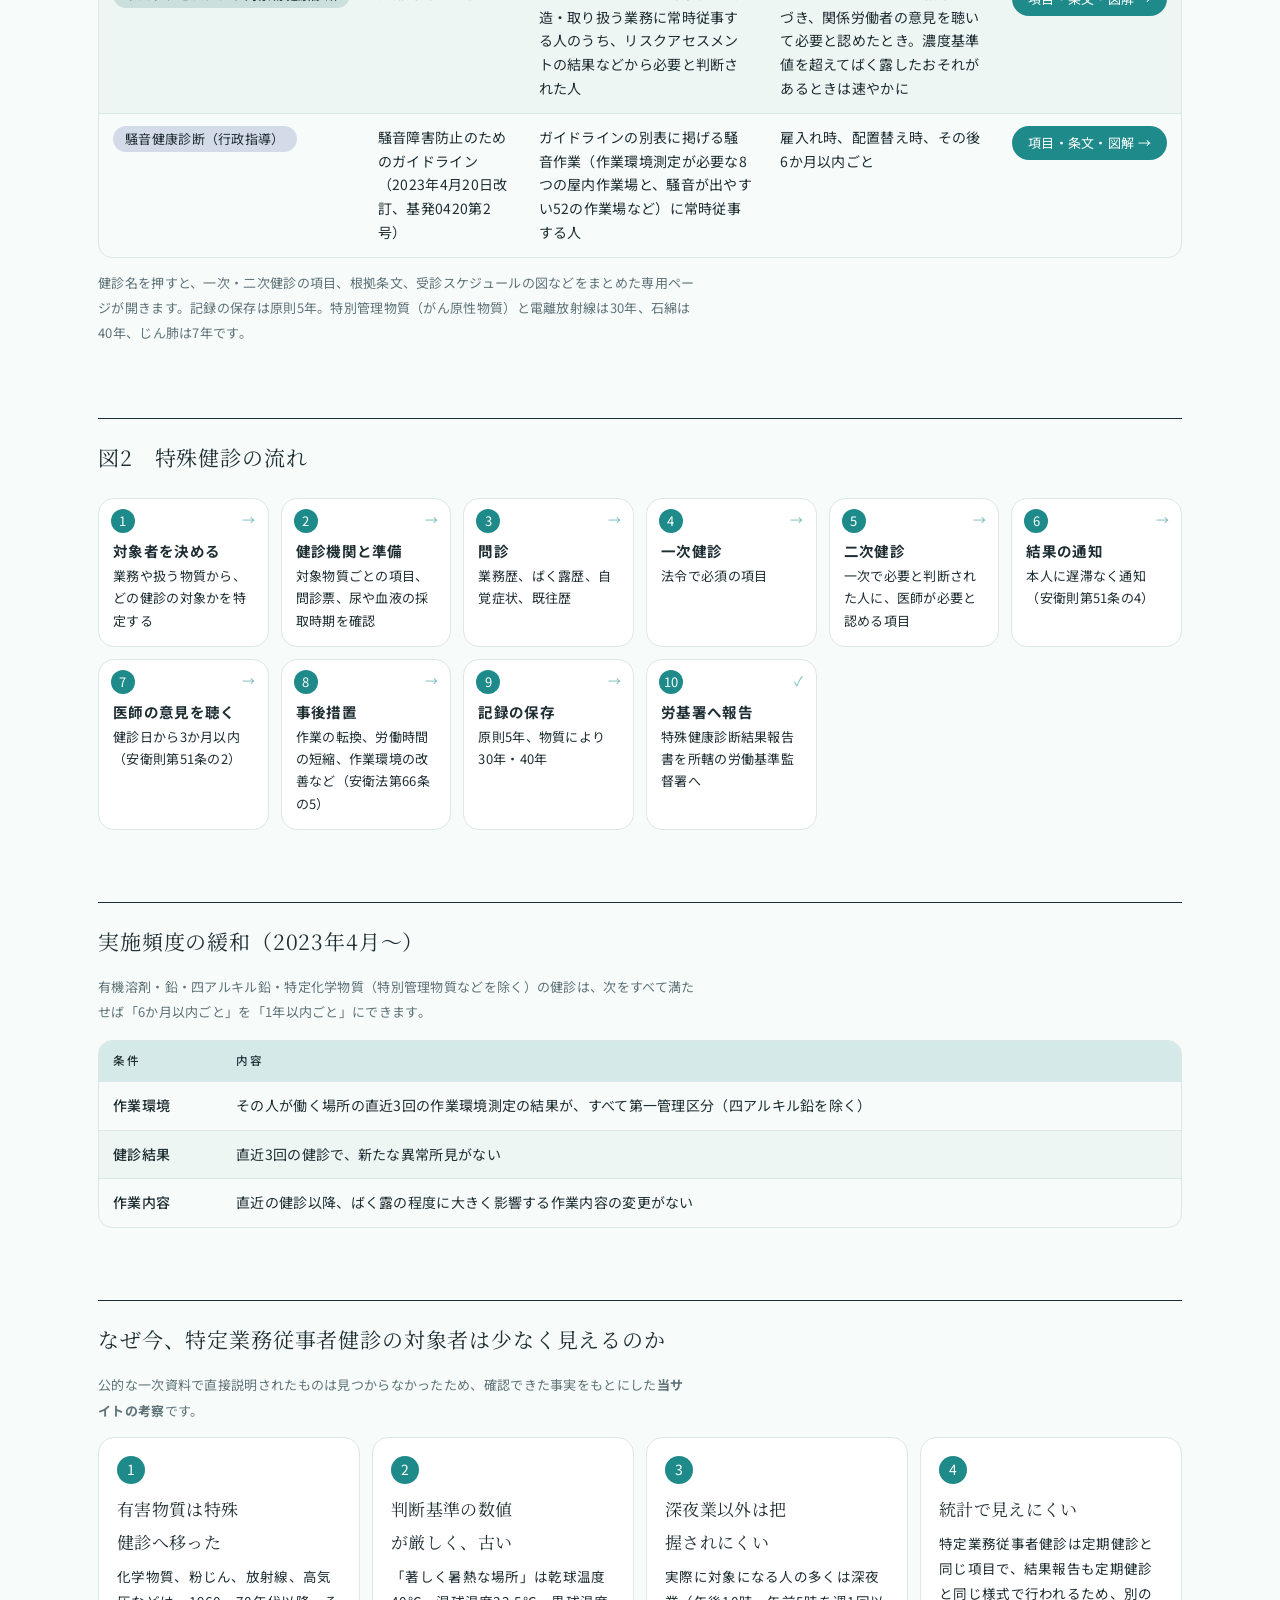
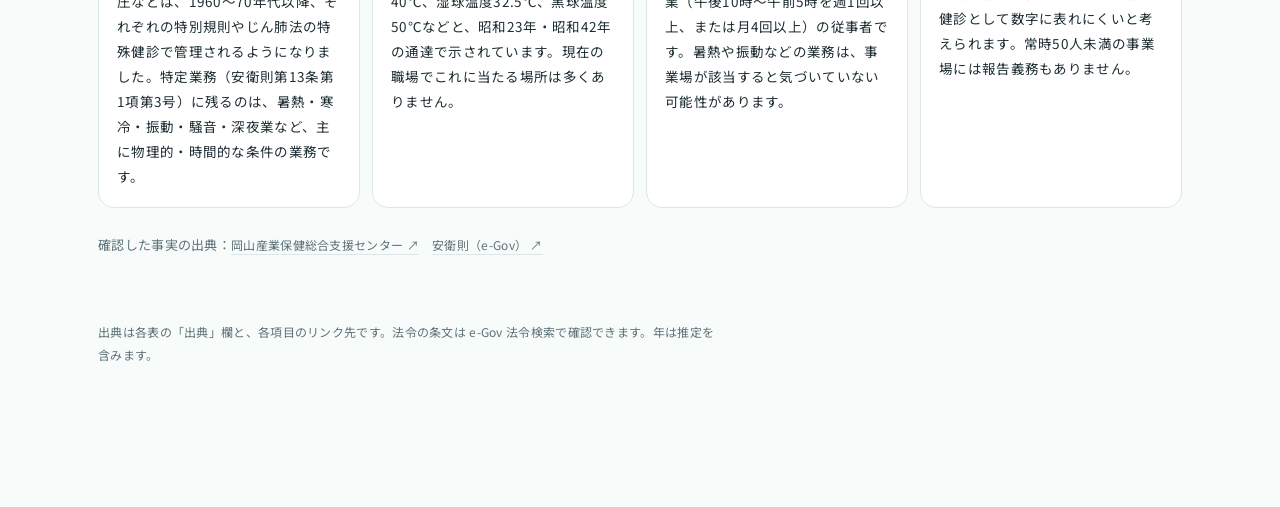
==== commit 2cd8beec: "Add specified-work health exam tab from JOHAS Wakayama guide New 特定業務健診 tab lists the 14 specified j" ====
--- a/index.html
+++ b/index.html
@@ -21,6 +21,7 @@
 <nav class="tabs" aria-label="セクション">
   <div class="wrap" role="tablist">
     <button role="tab" data-tab="tokushu" aria-selected="true">特殊健診</button>
+    <button role="tab" data-tab="tokutei" aria-selected="false">特定業務健診</button>
     <button role="tab" data-tab="rules" aria-selected="false">規則と条文</button>
     <button role="tab" data-tab="glossary" aria-selected="false">用語集</button>
   </div>
@@ -67,6 +68,40 @@
   </section>
 
   <!-- 規則と条文 -->
+  <section id="tokutei" data-panel hidden>
+    <span class="kicker">Health Exams for Specified Work</span>
+    <h2>特定業務従事者健診（安衛則第45条）</h2>
+    <p class="lead">深夜業や暑熱な場所での業務など、安衛則第13条に定める「特定業務」に常時従事する人に、6か月以内ごとに1回行う定期健康診断です。「常時」の定義はありません。</p>
+    <div class="stats">
+      <div class="stat"><b>6か月</b><span>実施の間隔</span><small>配置替えの際と、その後6か月以内ごとに1回</small></div>
+      <div class="stat"><b>14</b><span>特定業務の数</span><small>安衛則第13条第1項第3号イ〜カ</small></div>
+      <div class="stat"><b>年2回</b><span>うち1回は省略できる項目がある</span><small>下の「健診項目」の表を参照</small></div>
+    </div>
+    <div class="tk-note">
+      <b>資料が挙げる注意点</b>
+      <ol>
+        <li>該当する作業や健診の対象がわからない場合は、所轄の労働基準監督署に問い合わせる。</li>
+        <li>業務の内容は、通達が出た昭和23年当時（労働安全衛生法の制定前）の有害作業の実態を反映していると思われ、今の有害性の認識（今はもっと厳しい）とずれている可能性がある。</li>
+      </ol>
+    </div>
+
+    <h3 class="sub">健診項目：年2回のうち、どれを省略できるか</h3>
+    <p class="caption" style="margin:-8px 0 16px">一般的には、年2回のうち1回は全項目を行い、もう1回は省略できない項目だけを行います。</p>
+    <div class="tbl-wrap"><table class="tbl tk-items" id="tkItems"></table></div>
+    <p class="tk-legend" id="tkLegend"></p>
+    <ul class="tk-rules">
+      <li>6か月以内に受けた特殊健康診断と同じ検査項目は、省略できます。</li>
+      <li>特定業務健診には、一般健診（安衛則第44条第2項）の省略規定にある「厚生労働大臣が定める基準」はありません。</li>
+    </ul>
+
+    <h3 class="sub">特定業務の一覧と、業務の解説</h3>
+    <p class="caption" style="margin:-8px 0 16px">解説は昭和23年の通達の概略です。〈 〉の中は、通達には書かれていないが資料が参考として挙げているものです。すべての業務で一般健診の項目を行い、「特殊健診の項目」の欄に記載のある業務では、それも加わります。</p>
+    <div class="filter" id="tkFilter"></div>
+    <div class="tbl-wrap"><table class="tbl tk-works" id="tkWorks"></table></div>
+
+    <div class="tk-source" id="tkSource"></div>
+  </section>
+
   <section id="rules" data-panel hidden>
     <span class="kicker">Laws & Regulations</span>
     <h2>規則と条文を読む</h2>
@@ -91,6 +126,7 @@
 <div class="tip" id="tip" role="tooltip" hidden></div>
 
 <script src="data/medicine-exams.js"></script>
+<script src="data/tokutei.js"></script>
 <script>
 const $ = s => document.querySelector(s);
 const esc = s => s.replace(/[&<>"]/g, m => ({"&":"&amp;","<":"&lt;",">":"&gt;",'"':"&quot;"}[m]));
@@ -189,6 +225,21 @@
 ];
 $("#whyFew").innerHTML = WHY.map((w, i) => `<article class="card"><span class="num">${i+1}</span><h4>${w[0]}</h4><p>${w[1]}</p></article>`).join("") +
  `<p class="caption" style="grid-column:1/-1">確認した事実の出典：${src("https://okayamas.johas.go.jp/column-no3/","岡山産業保健総合支援センター")} ${src(EGOV("347M50002000032"),"安衛則（e-Gov）")}</p>`;
+
+/* ===== 特定業務健診 ===== */
+(function(){
+  const mk = k => `<span class="tk-mark tk-${k}" title="${TK_MARK[k][1]}">${TK_MARK[k][0]}</span>`;
+  $("#tkItems").innerHTML = table(["健診項目","一般健診と同時期に行う回","特定業務健診だけを行う回"], TK_ITEMS.map(r => [`<b>${r[0]}</b>`, mk(r[1]), mk(r[2])]));
+  $("#tkLegend").innerHTML = Object.entries(TK_MARK).map(([k, v]) => `${mk(k)} ${v[1]}`).join("　");
+  const render = f => {
+    $("#tkFilter").innerHTML = [["","すべて"],["s","特殊健診の項目が加わる業務"],["g","一般健診の項目のみの業務"]].map(([k, t]) => `<button class="chip" data-f="${k}" aria-pressed="${f === k}">${t}</button>`).join("");
+    $("#tkWorks").innerHTML = table(["号","特定業務（安衛則第13条）","業務の解説（昭和23年通達の概略）","特殊健診の項目"], TK_WORKS.filter(w => !f || (f === "s" ? w[4] : !w[4])).map(w => [
+      `<span class="num">${w[0]}</span><small>${w[1]}</small>`, `<b>${w[2]}</b>`, w[3].replace(/〈/g, '<span class="tk-ref">〈').replace(/〉/g, '〉</span>'), w[4] ? `<span class="chk ok">${w[4]}</span>` : `<small>一般健診の項目のみ</small>`]));
+  };
+  $("#tkFilter").addEventListener("click", e => { const b = e.target.closest(".chip"); if (b) render(b.dataset.f); });
+  render("");
+  $("#tkSource").innerHTML = `<b>出典</b><p>このタブの業務の解説、特殊健診の項目の扱い、健診項目の表は、<a href="${TK_SOURCE.url}" target="_blank" rel="noopener">${TK_SOURCE.name} ↗</a>（独立行政法人 労働者健康安全機構）の内容を整理して掲載しています。条文の正確な文言は <a href="https://laws.e-gov.go.jp/law/347M50002000032" target="_blank" rel="noopener">e-Gov の労働安全衛生規則 ↗</a> で確認してください。</p>`;
+})();
 
 /* ===== 規則と条文 ===== */
 $("#hier").innerHTML = [["法律","労働安全衛生法（安衛法）／じん肺法","国会が定める"],["政令","労働安全衛生法施行令（安衛令）","内閣が定める。特殊健診の対象業務は安衛令第22条"],["省令","労働安全衛生規則（安衛則）と特別規則（有機則・特化則・鉛則・電離則・石綿則・粉じん則など）","厚生労働大臣が定める"],["指針・通達","騒音障害防止のためのガイドライン、判断基準の通達など","法令ではないが、行政の指導の基準"]]
--- a/site.css
+++ b/site.css
@@ -750,3 +750,17 @@
   a{color:inherit}
 }
 .guide .doc h2{display:flex;background:none;border-radius:0;padding:0 0 10px}
+/* 特定業務健診 */
+.tk-note,.tk-source{background:#fff;border:1px solid var(--hair);border-left:5px solid var(--mc,#2E8A8A);border-radius:14px;padding:14px 18px;margin:20px 0}
+.tk-note ol{margin:8px 0 0;padding-left:20px;font-size:14px}
+.tk-source p{margin:6px 0 0;font-size:13.5px}
+.tk-mark{display:inline-grid;place-items:center;width:28px;height:28px;border-radius:50%;font-size:15px;font-weight:500}
+.tk-o{background:#E3F1EC;color:#2E6B4F}
+.tk-y{background:#2E6B4F;color:#fff}
+.tk-m{background:#FFF1DC;color:#B4532A}
+.tk-legend{font-size:13px;color:var(--sub);margin:10px 0 0;line-height:2.2}
+.tk-rules{font-size:14px;margin:10px 0 0;padding-left:20px}
+.tk-works td:first-child{width:4.5em}
+.tk-works td:first-child small{display:block;color:var(--sub);font-size:11.5px}
+.tk-ref{color:var(--sub)}
+.tk-items td:not(:first-child){text-align:center}
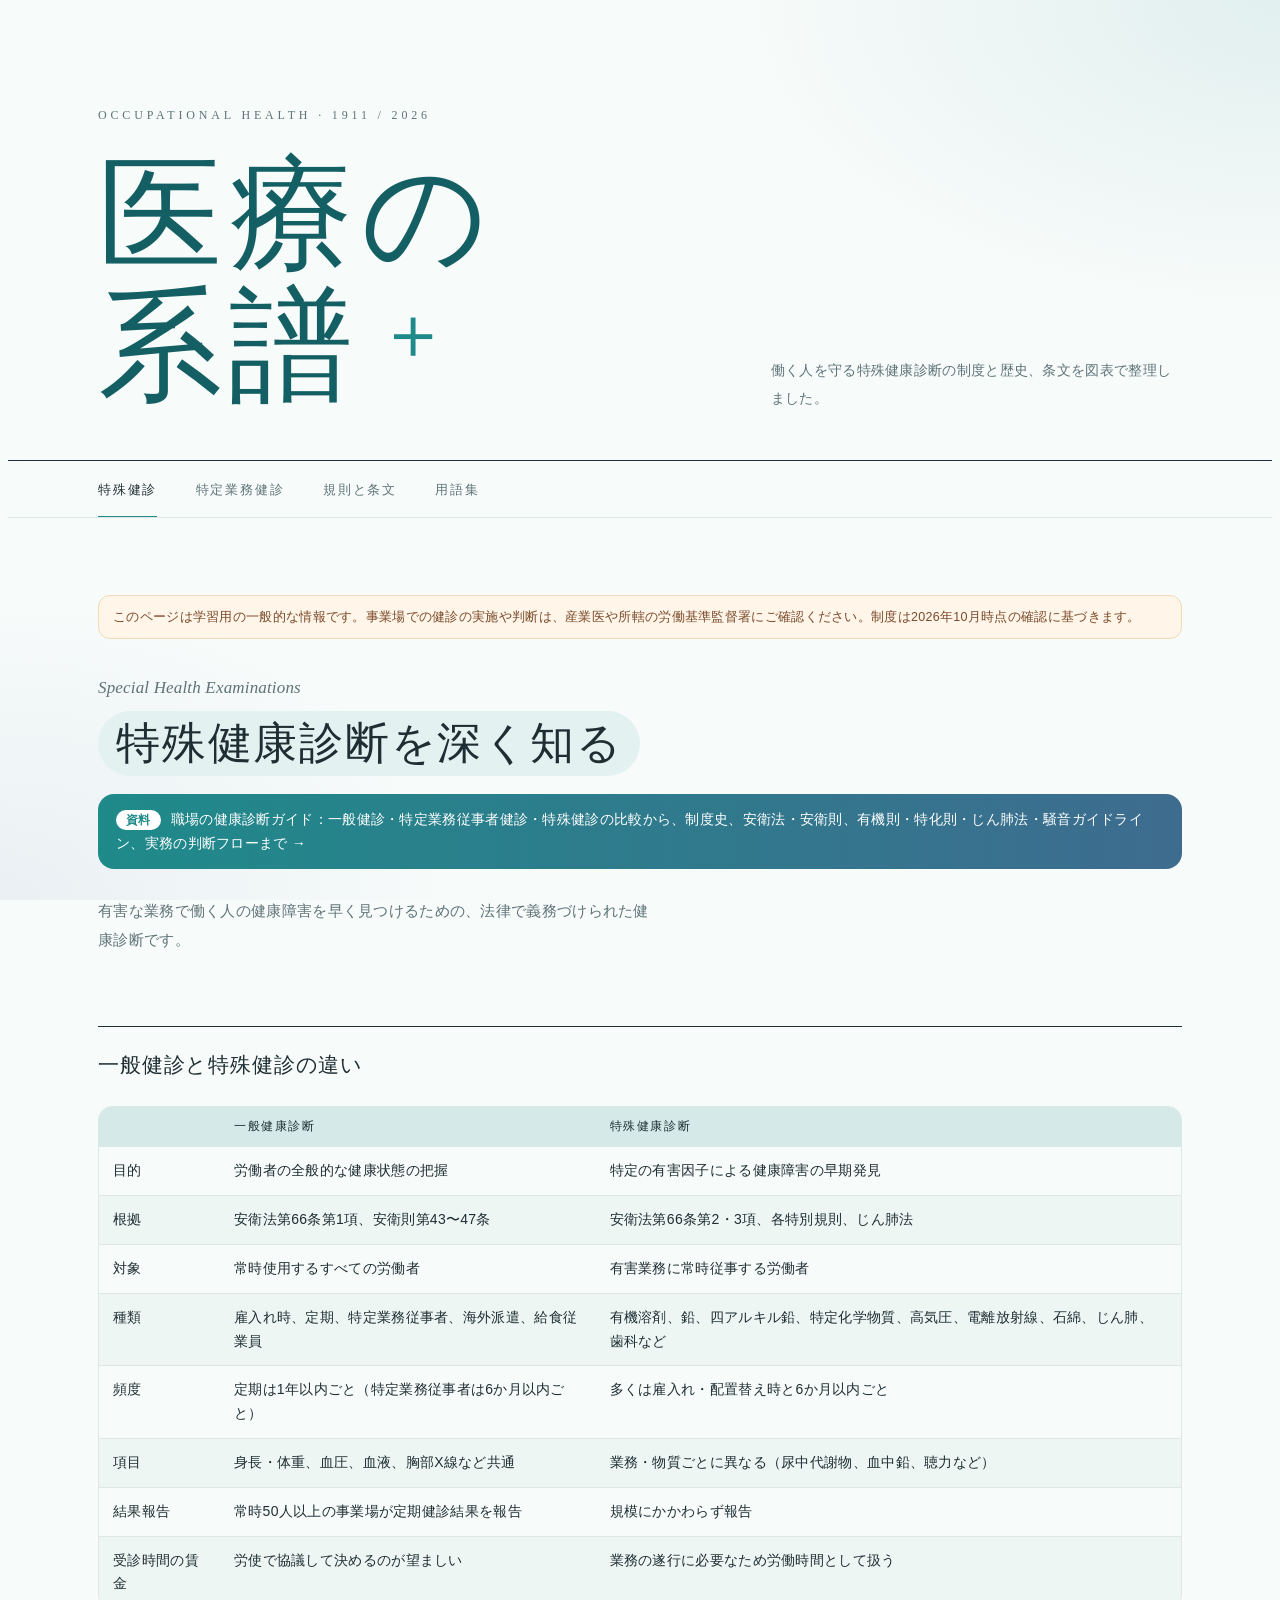
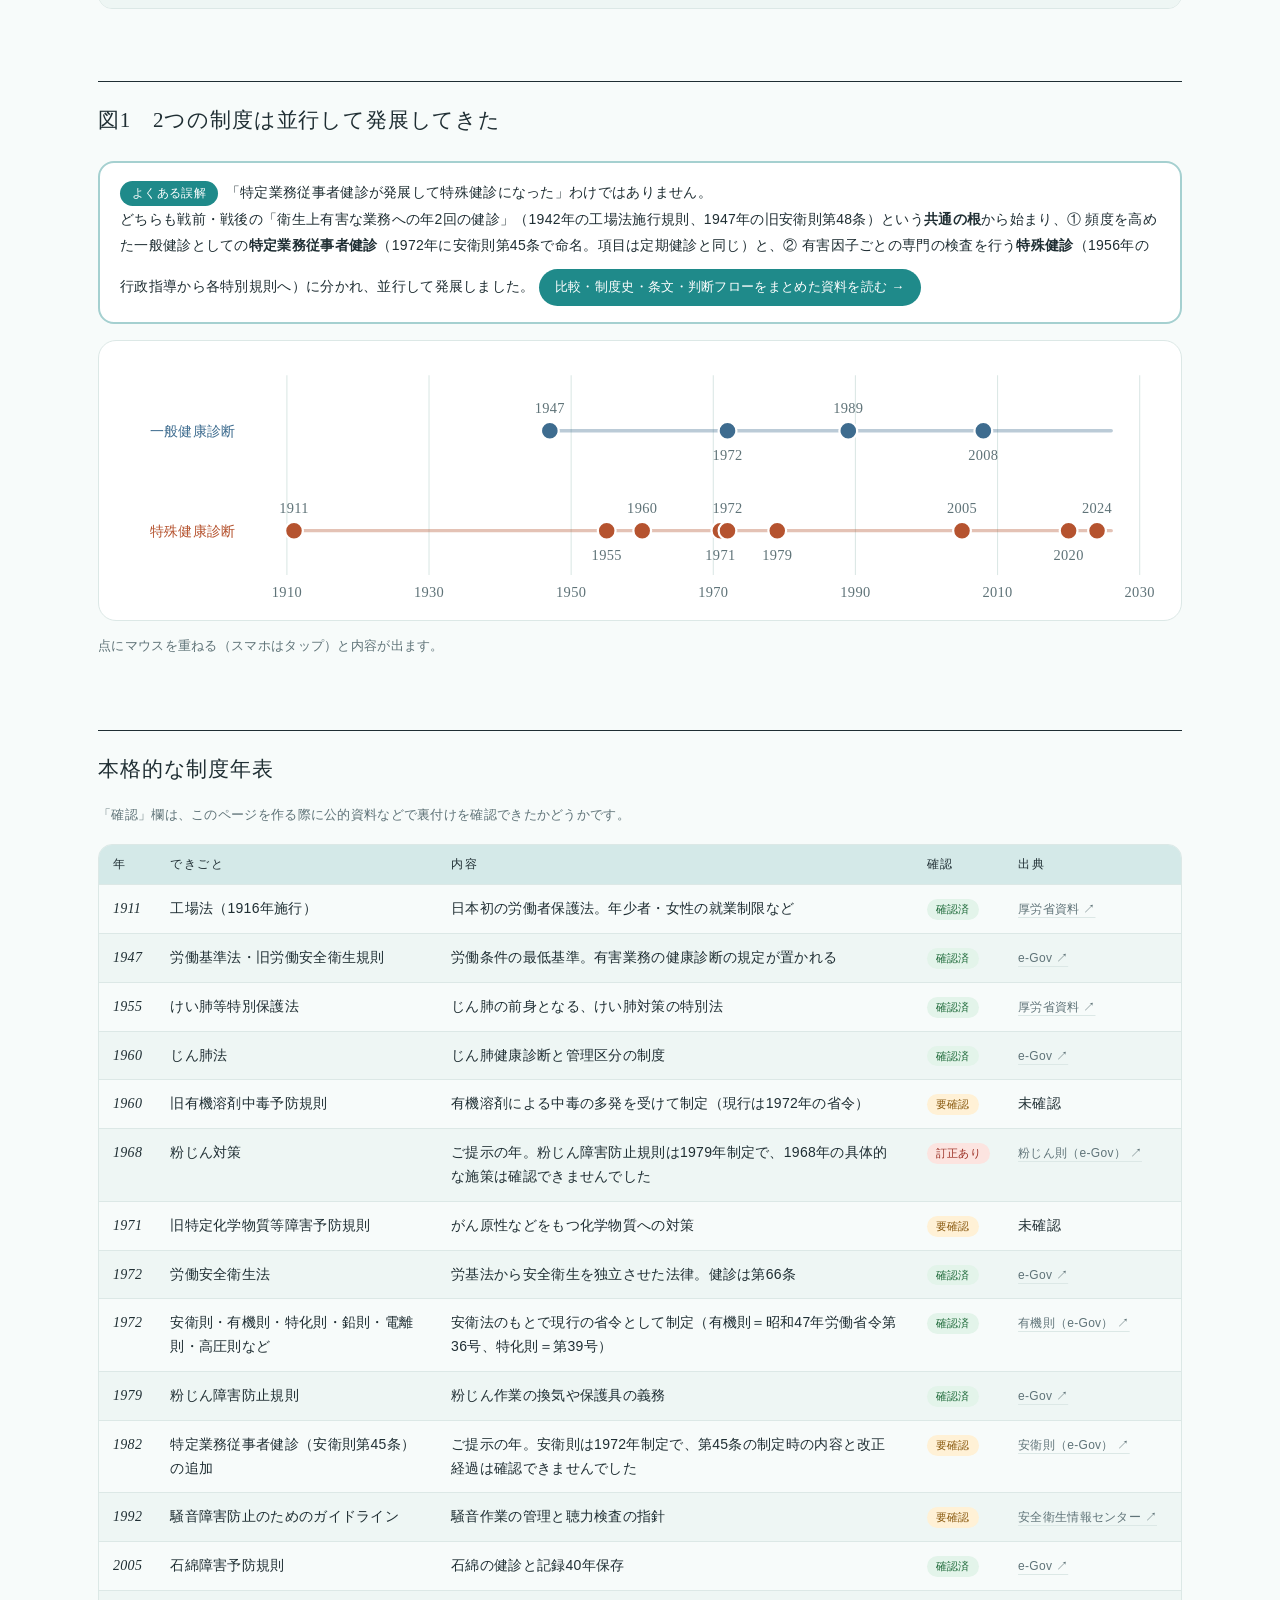
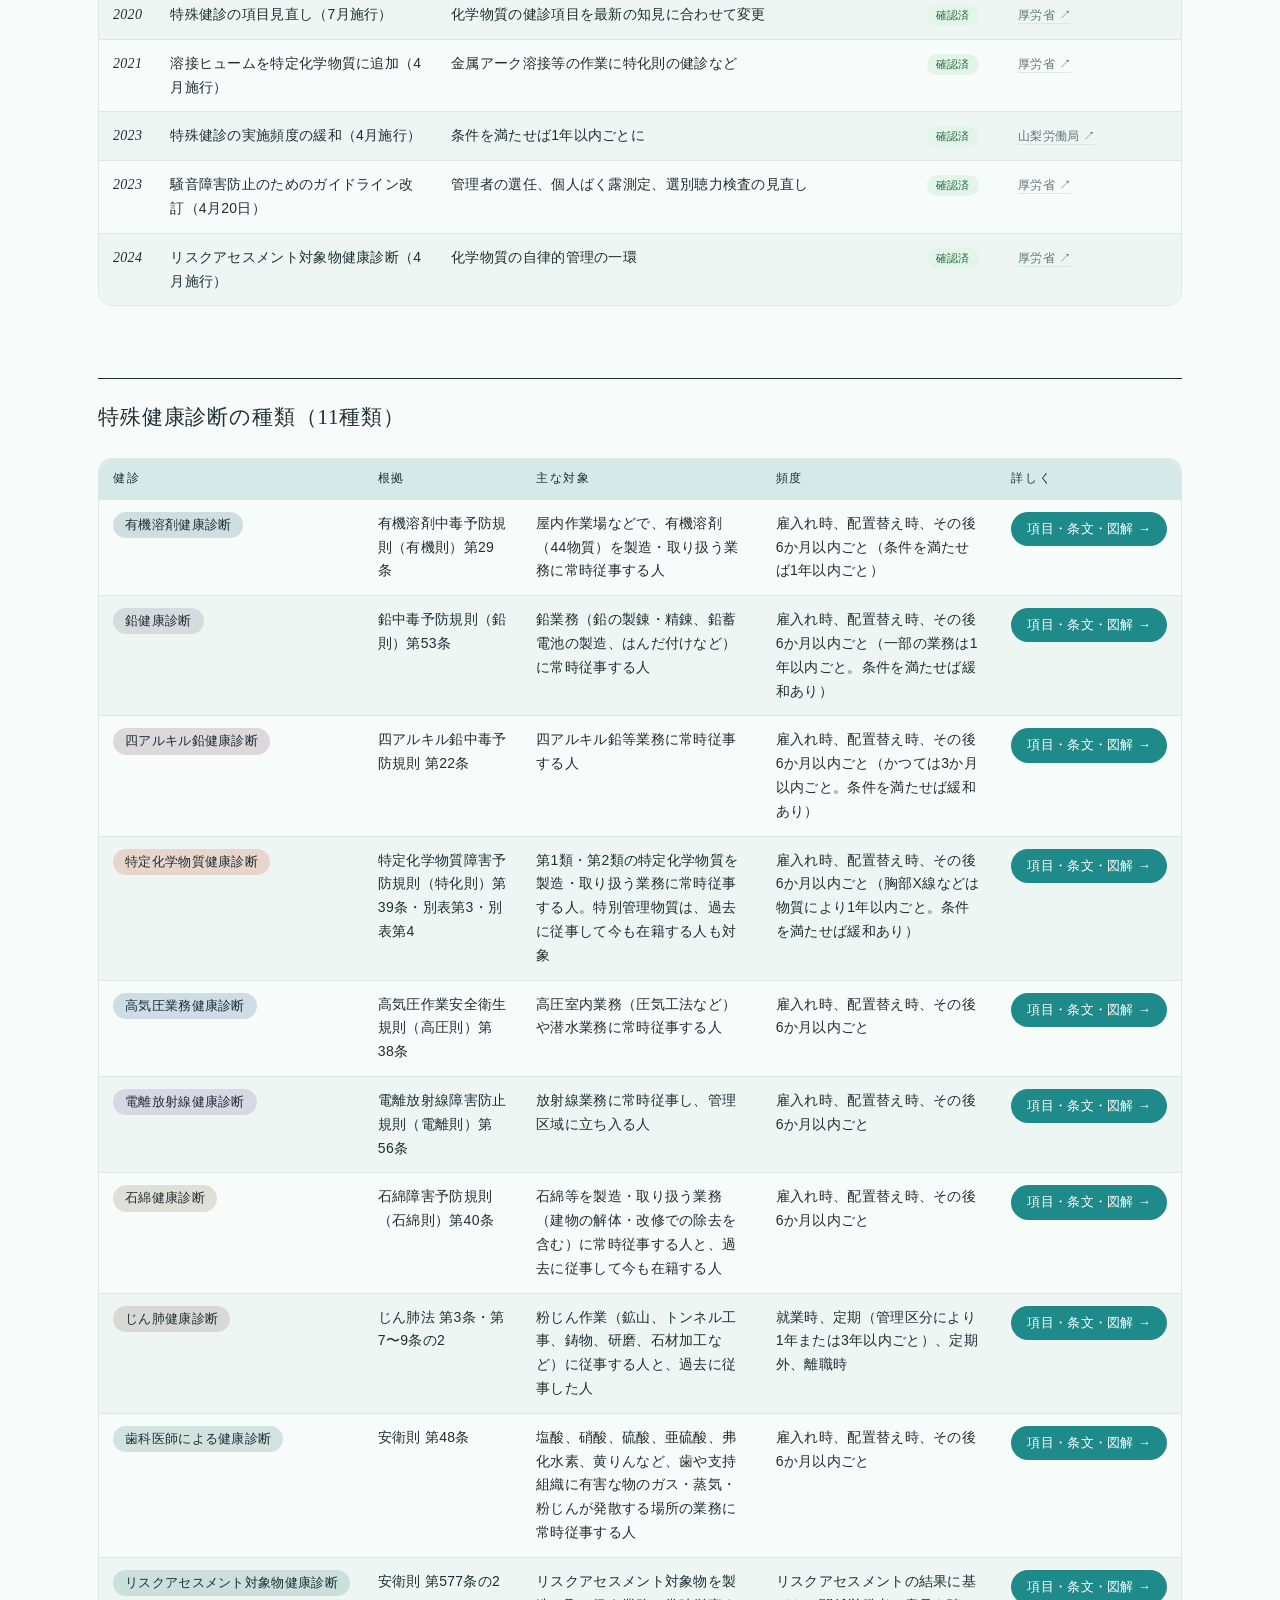
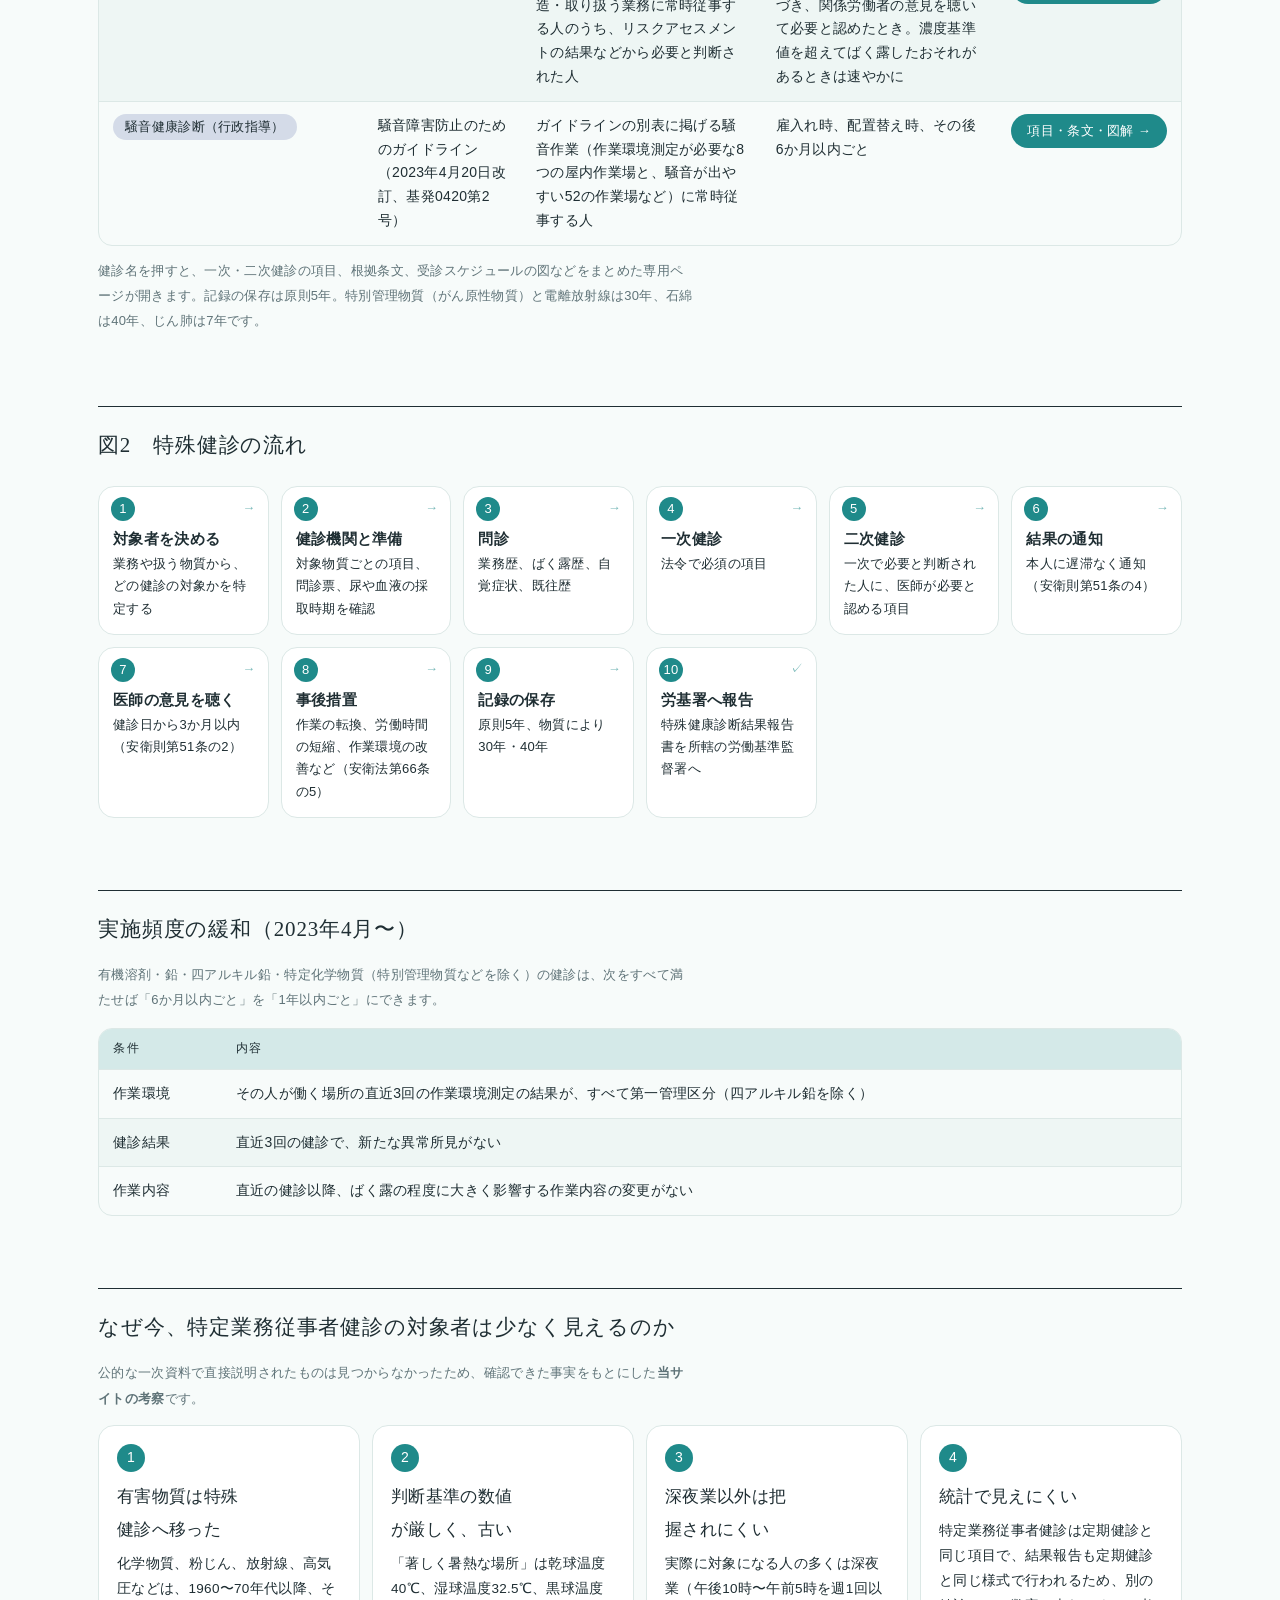
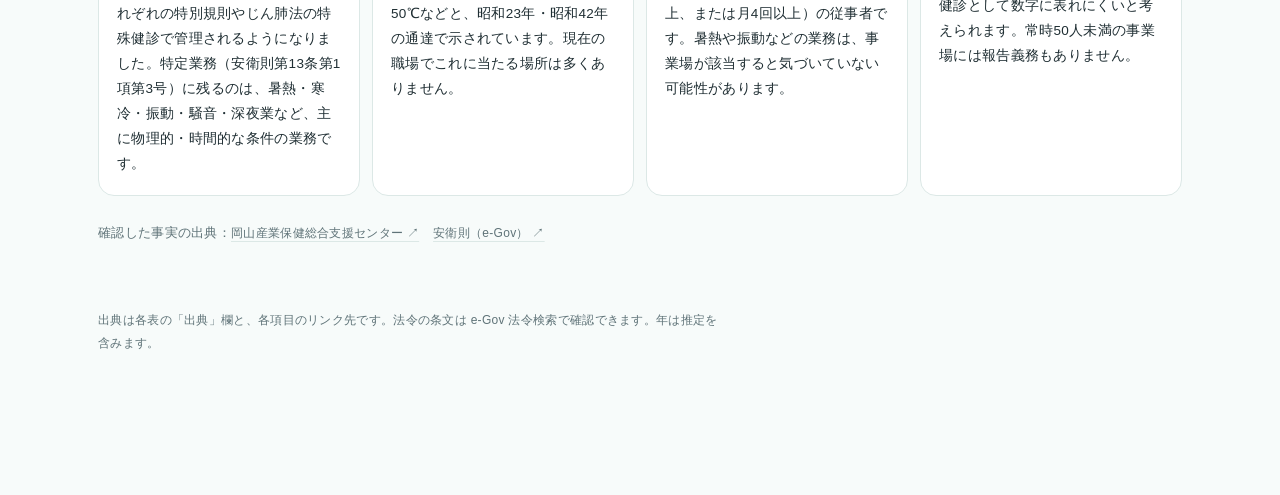
==== commit 89bf7bea: "Make site fully offline for folder distribution (drop Google Fonts) Co-Authored-By: Claude Sonnet 5." ====
--- a/index.html
+++ b/index.html
@@ -5,9 +5,6 @@
 <meta name="viewport" content="width=device-width, initial-scale=1">
 <title>医療の系譜</title>
 <meta name="description" content="医療の成り立ち、特殊健康診断の制度と歴史、条文、最新技術、薬の知識、医療費を図表で整理した学習用ページ">
-<link rel="preconnect" href="https://fonts.googleapis.com">
-<link rel="preconnect" href="https://fonts.gstatic.com" crossorigin>
-<link rel="stylesheet" href="https://fonts.googleapis.com/css2?family=Bodoni+Moda:ital,opsz,wght@0,6..96,400;0,6..96,500;1,6..96,400&family=Noto+Serif+JP:wght@300;400;500&family=Noto+Sans+JP:wght@400;500&display=swap">
 <link rel="stylesheet" href="site.css">
 </head>
 <body class="clinic">
--- a/site.css
+++ b/site.css
@@ -3,9 +3,9 @@
   --bg:#FFFCF7; --ink:#2B2826; --sub:#7A736B; --hair:#EEE7DC; --tint:#F8F2E8; --ox:#E4573D;
   --paper:var(--bg); --muted:var(--sub); --line:var(--hair); --accent:var(--ink); --accent-soft:var(--tint); --mark:var(--ox);
   --k-founder:#C2452F; --k-designer:#2B2826; --k-art:#8C6A4F; --k-place:#5E7385; --k-society:#A8A8A8;
-  --f-latin:"Bodoni Moda","Didot","Bodoni 72",serif;
-  --f-jserif:"Noto Serif JP","Hiragino Mincho ProN","Yu Mincho",serif;
-  --f-body:"Noto Sans JP","Hiragino Sans","Yu Gothic",sans-serif;
+  --f-latin:"Bodoni 72","Didot","Georgia","Times New Roman",serif;
+  --f-jserif:"Hiragino Mincho ProN","Yu Mincho","YuMincho","MS PMincho",serif;
+  --f-body:"Hiragino Sans","Yu Gothic","Meiryo","Noto Sans JP",sans-serif;
 }
 /* 端末のダークモードには追従せず、常に明るい配色で表示する */
 :root[data-theme="dark"]{
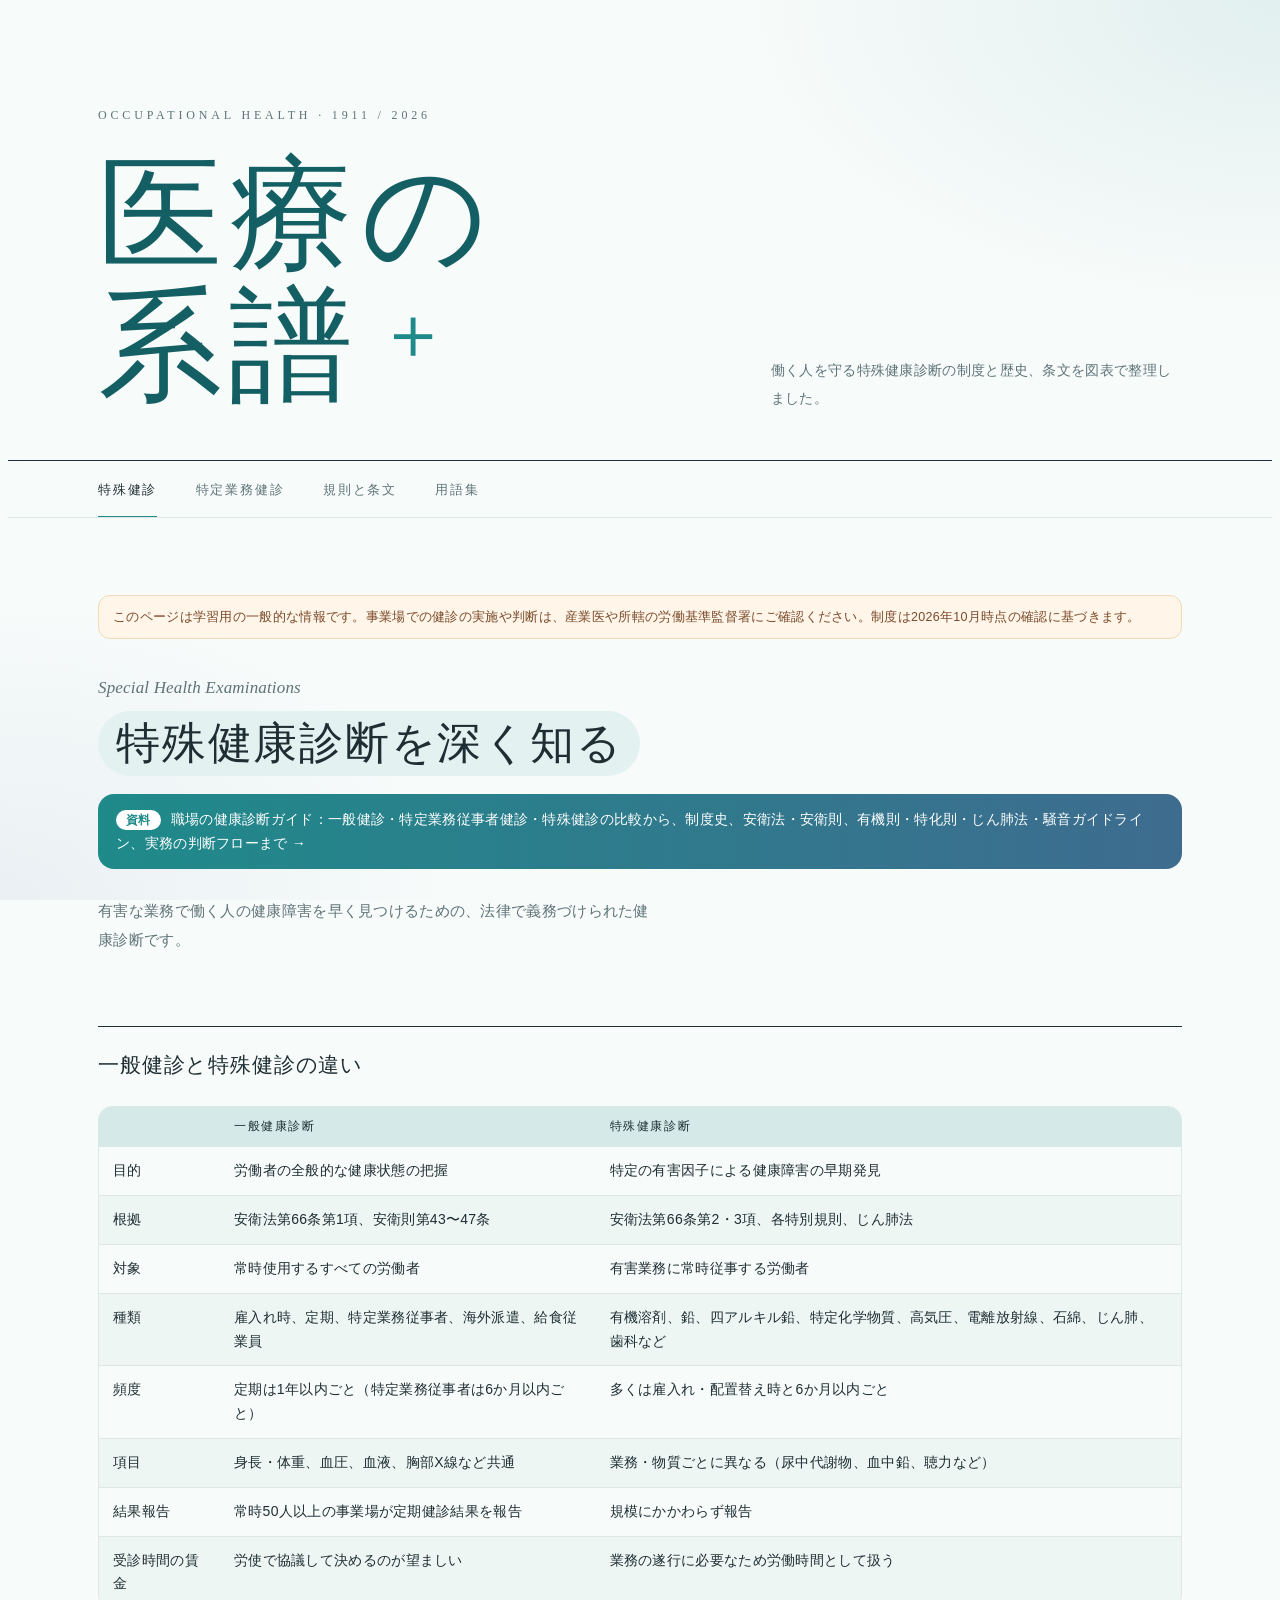
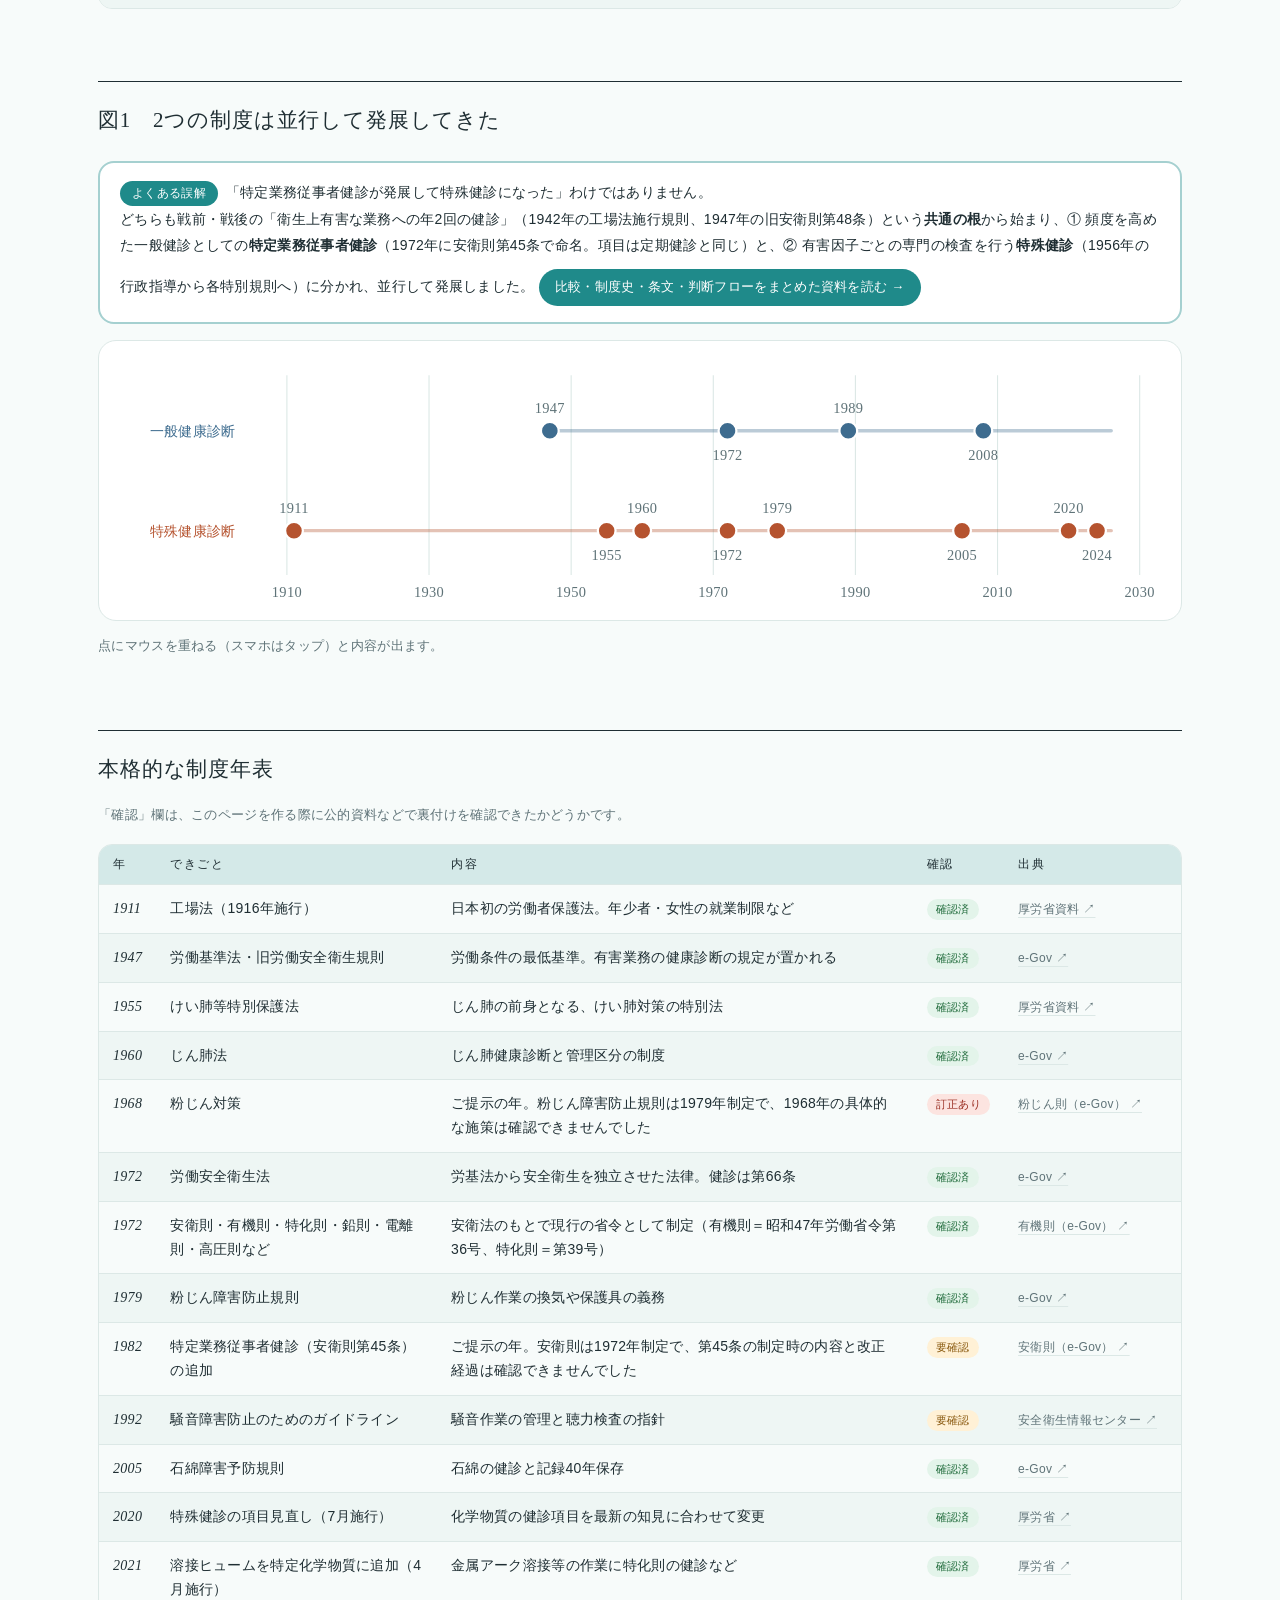
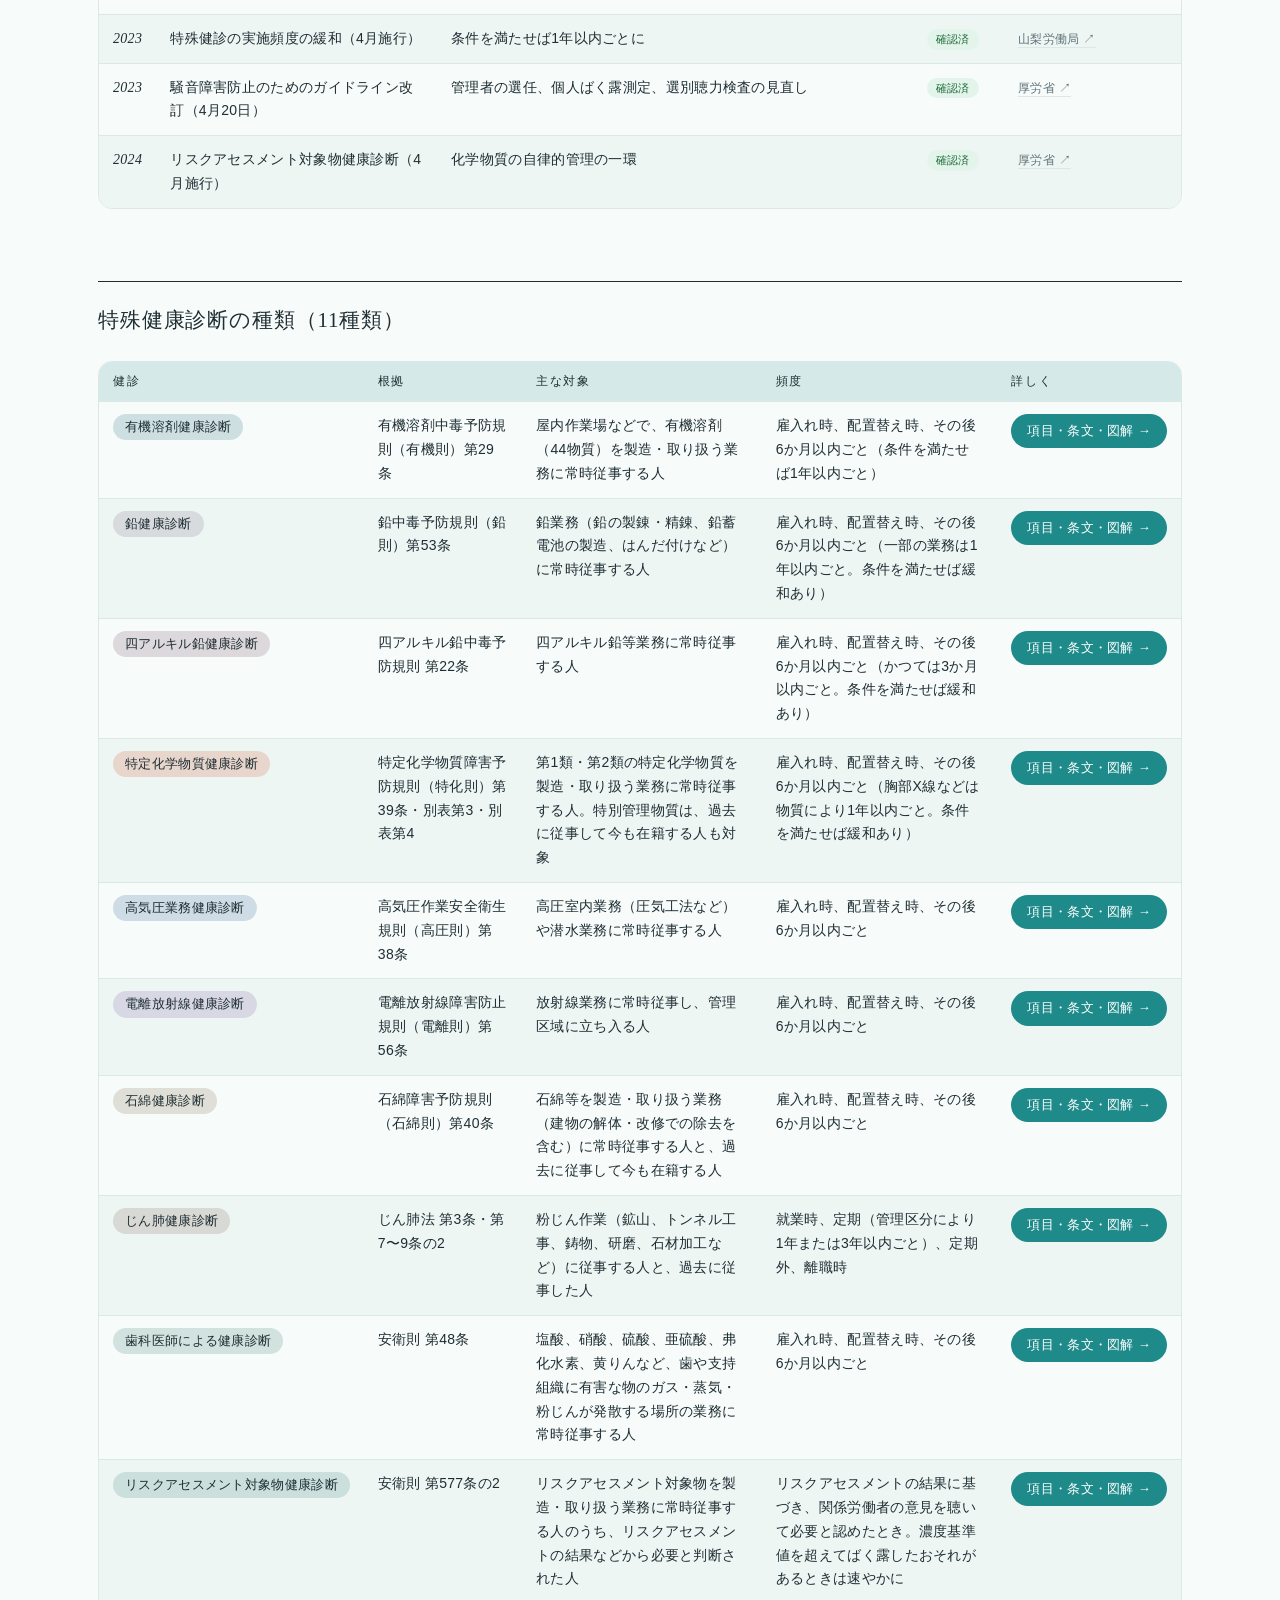
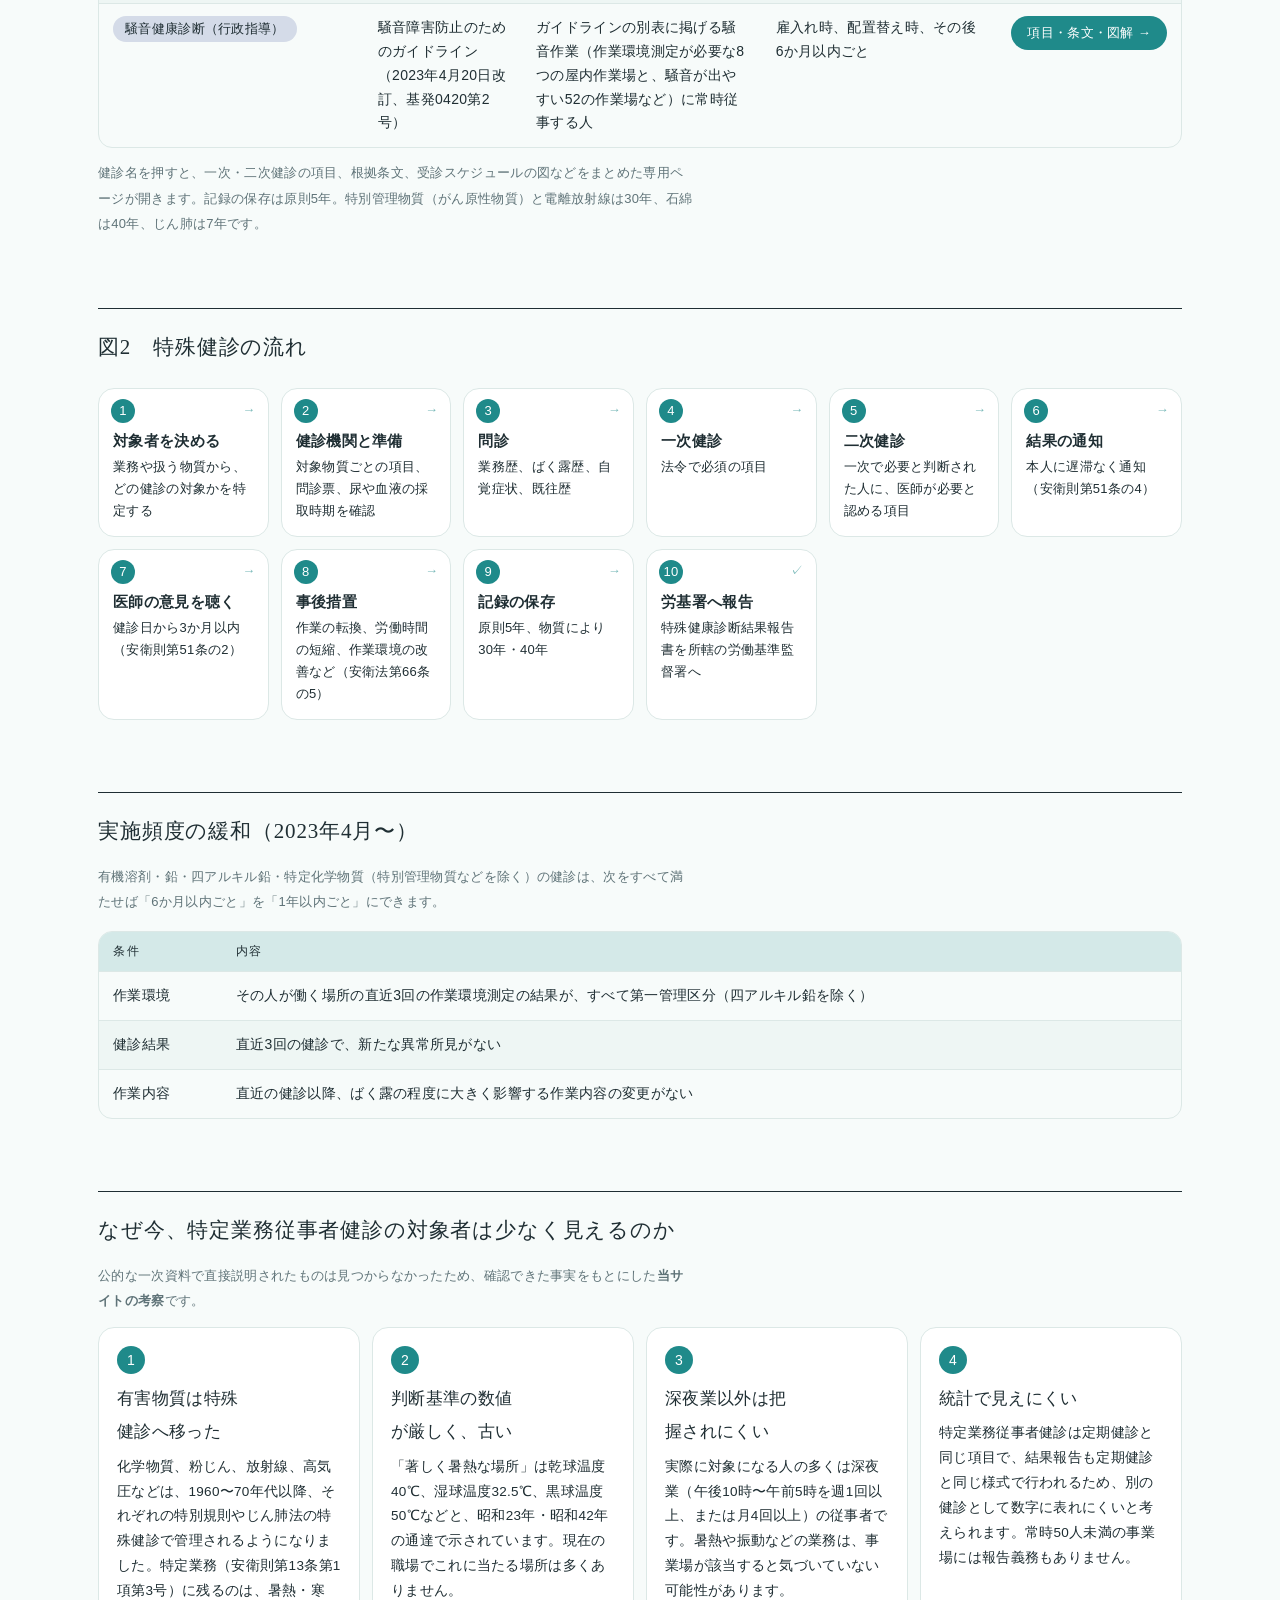
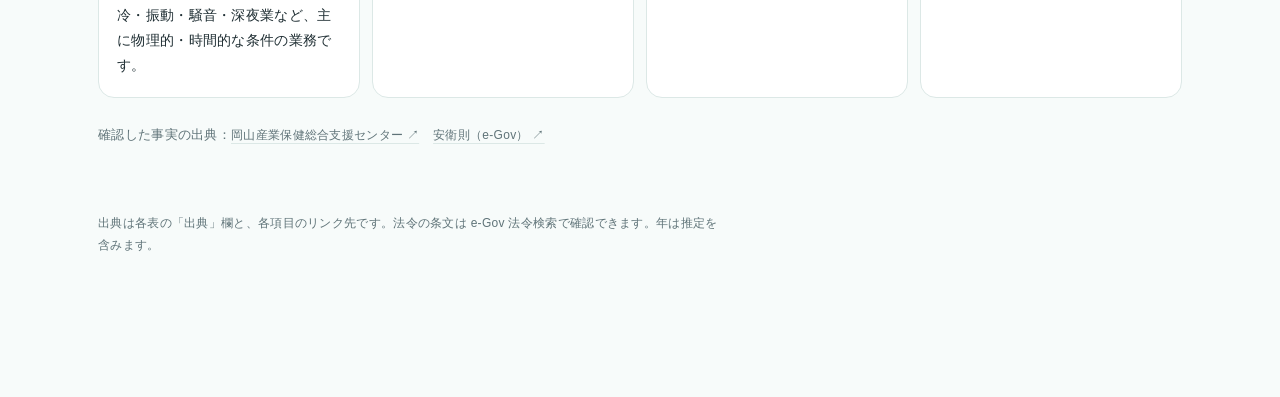
==== commit a8c090d0: "Remove unverified old-regulation entries (旧有機則・旧特化則) from timelines Co-Authored-By: Claude Sonnet 5." ====
--- a/index.html
+++ b/index.html
@@ -148,7 +148,7 @@
 /* 図1：2本の流れ（上：一般健診、下：特殊健診） */
 const LANES = [
  {name:"一般健康診断", c:"#3E6C8F", pts:[[1947,"労働基準法・旧労働安全衛生規則。健康診断の制度が始まる"],[1972,"労働安全衛生法・安衛則。雇入れ時・定期などの一般健康診断を規定"],[1989,"定期健診に血中脂質・心電図などの項目が加わり、生活習慣病対策へ"],[2008,"特定健診（メタボ健診）と連携"]]},
- {name:"特殊健康診断", c:"#B5532F", pts:[[1911,"工場法（1916年施行）。年少者・女性の保護から始まる"],[1955,"けい肺等特別保護法"],[1960,"じん肺法。旧有機溶剤中毒予防規則（制定年は要確認）"],[1971,"旧特定化学物質等障害予防規則（制定年は要確認）"],[1972,"安衛法のもとで有機則・特化則・鉛則・電離則・高圧則などを整備"],[1979,"粉じん障害防止規則"],[2005,"石綿障害予防規則"],[2020,"化学物質の特殊健診の項目見直し"],[2024,"リスクアセスメント対象物健康診断（化学物質の自律的管理）"]]}
+ {name:"特殊健康診断", c:"#B5532F", pts:[[1911,"工場法（1916年施行）。年少者・女性の保護から始まる"],[1955,"けい肺等特別保護法"],[1960,"じん肺法"],[1972,"安衛法のもとで有機則・特化則・鉛則・電離則・高圧則などを整備"],[1979,"粉じん障害防止規則"],[2005,"石綿障害予防規則"],[2020,"化学物質の特殊健診の項目見直し"],[2024,"リスクアセスメント対象物健康診断（化学物質の自律的管理）"]]}
 ];
 (function laneChart(){
   const Wd = 960, L = 130, R = 30, H = 230, min = 1905, max = 2030;
@@ -173,9 +173,7 @@
  ["1947","労働基準法・旧労働安全衛生規則","労働条件の最低基準。有害業務の健康診断の規定が置かれる",OK,src(EGOV("322AC0000000049"),"e-Gov")],
  ["1955","けい肺等特別保護法","じん肺の前身となる、けい肺対策の特別法",OK,src("https://www.mhlw.go.jp/stf/shingi/2r98520000022whe-att/2r98520000022wjv.pdf","厚労省資料")],
  ["1960","じん肺法","じん肺健康診断と管理区分の制度",OK,src(EGOV("335AC0000000030"),"e-Gov")],
- ["1960","旧有機溶剤中毒予防規則","有機溶剤による中毒の多発を受けて制定（現行は1972年の省令）",NG,"未確認"],
  ["1968","粉じん対策","ご提示の年。粉じん障害防止規則は1979年制定で、1968年の具体的な施策は確認できませんでした",FIX,src(EGOV("354M50002000018"),"粉じん則（e-Gov）")],
- ["1971","旧特定化学物質等障害予防規則","がん原性などをもつ化学物質への対策",NG,"未確認"],
  ["1972","労働安全衛生法","労基法から安全衛生を独立させた法律。健診は第66条",OK,src(EGOV("347AC0000000057"),"e-Gov")],
  ["1972","安衛則・有機則・特化則・鉛則・電離則・高圧則など","安衛法のもとで現行の省令として制定（有機則＝昭和47年労働省令第36号、特化則＝第39号）",OK,src(EGOV("347M50002000036"),"有機則（e-Gov）")],
  ["1979","粉じん障害防止規則","粉じん作業の換気や保護具の義務",OK,src(EGOV("354M50002000018"),"e-Gov")],
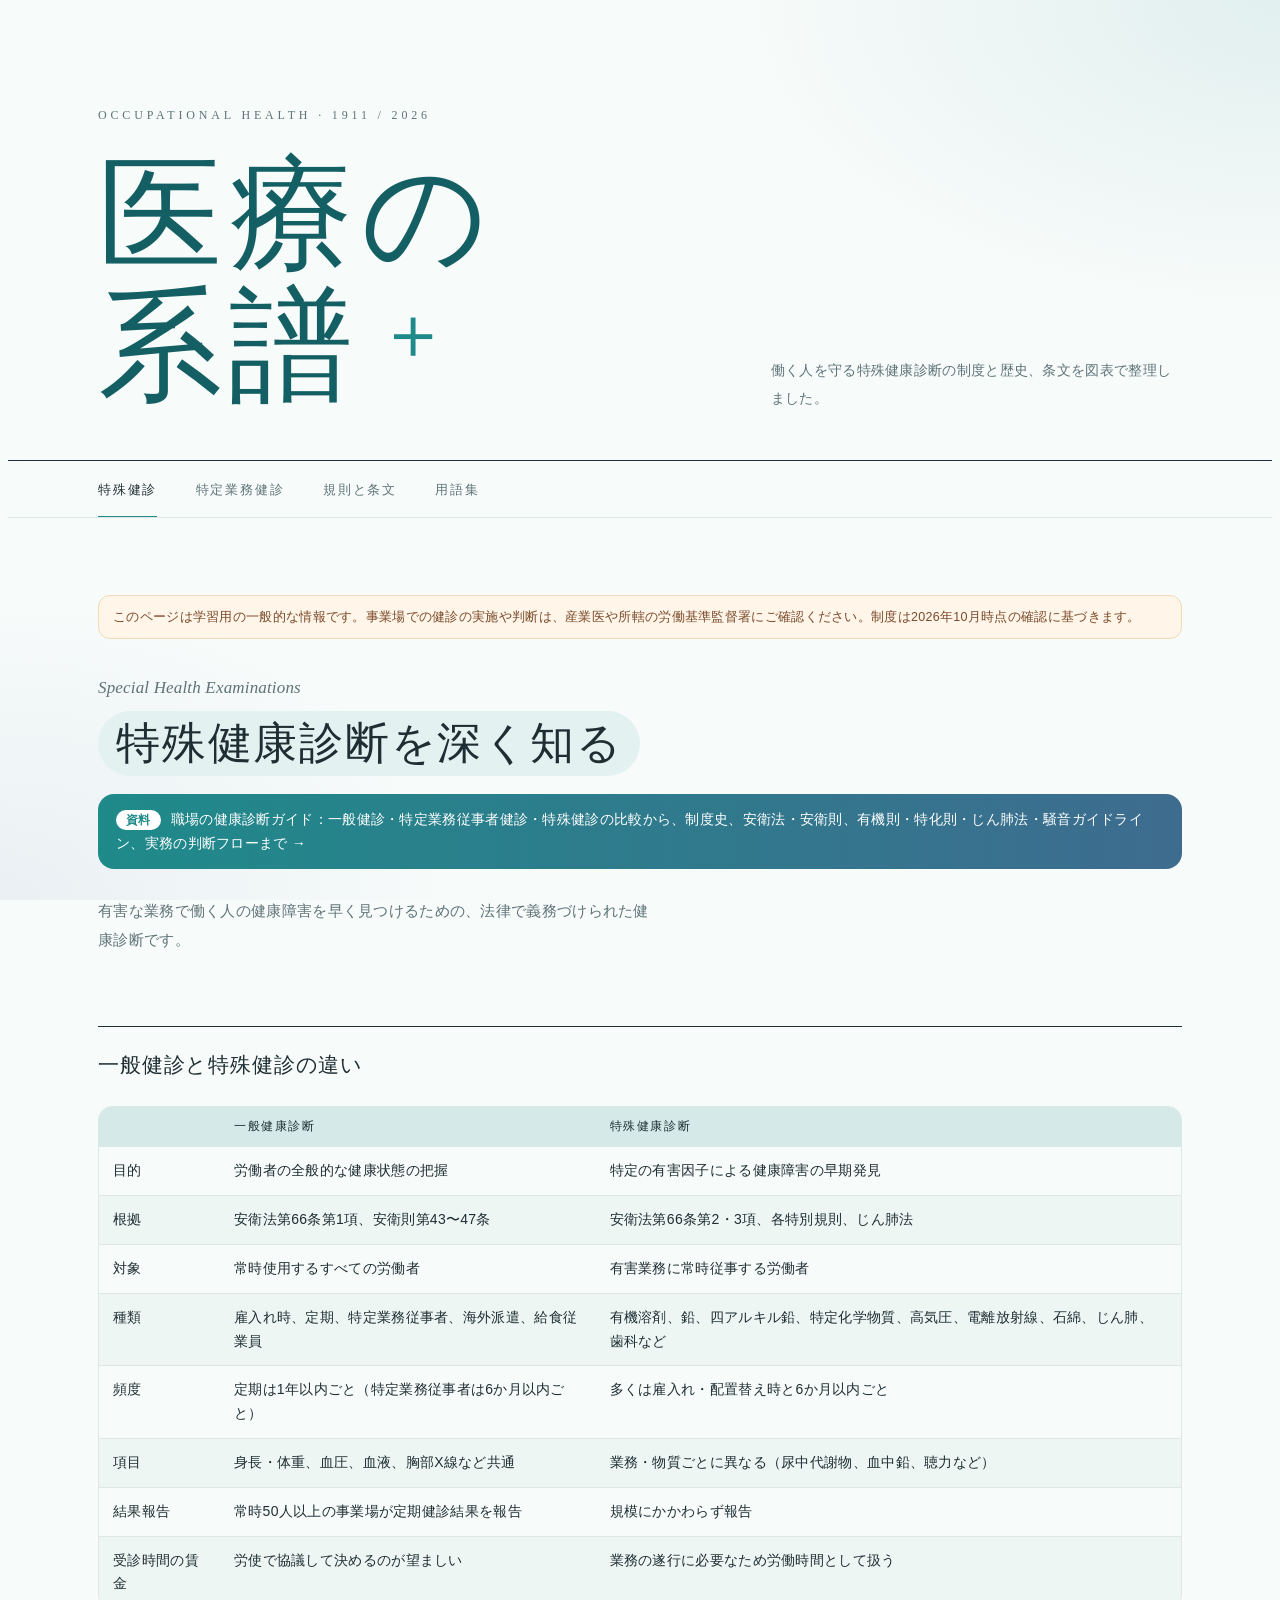
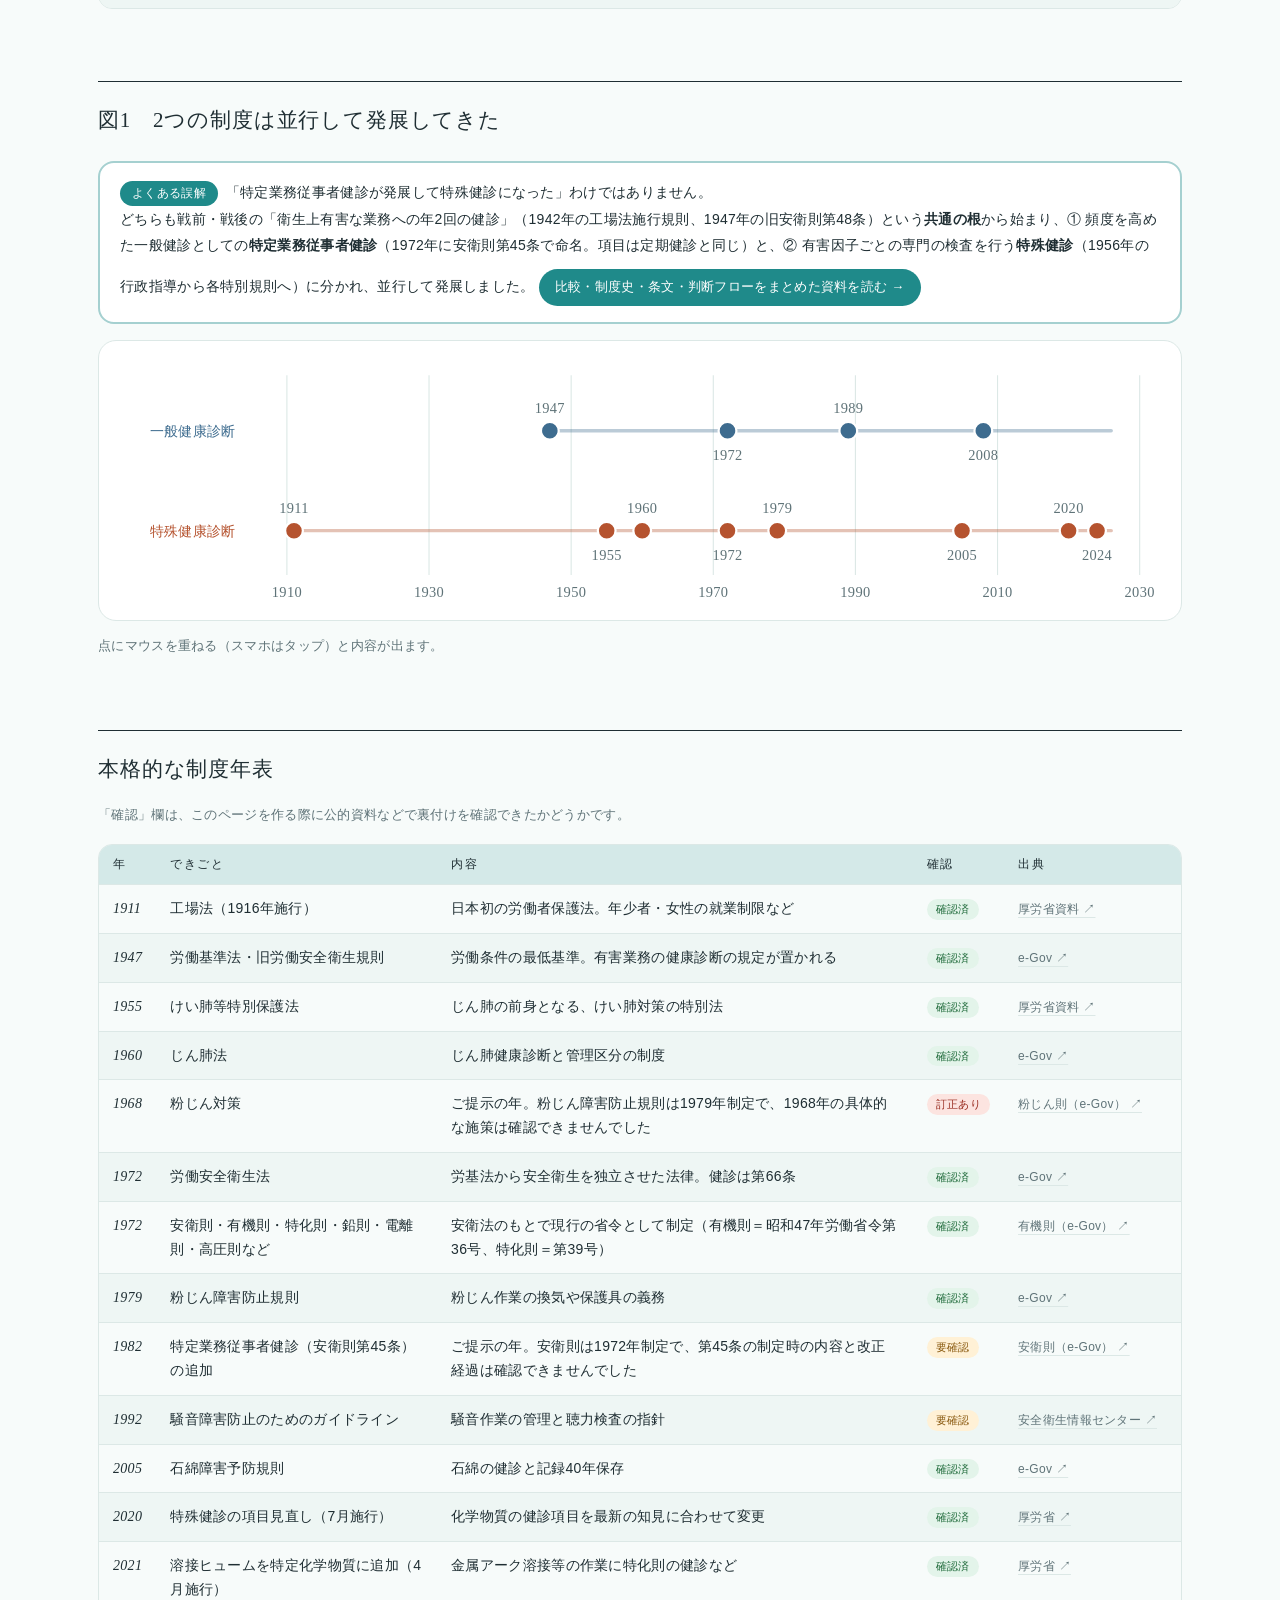
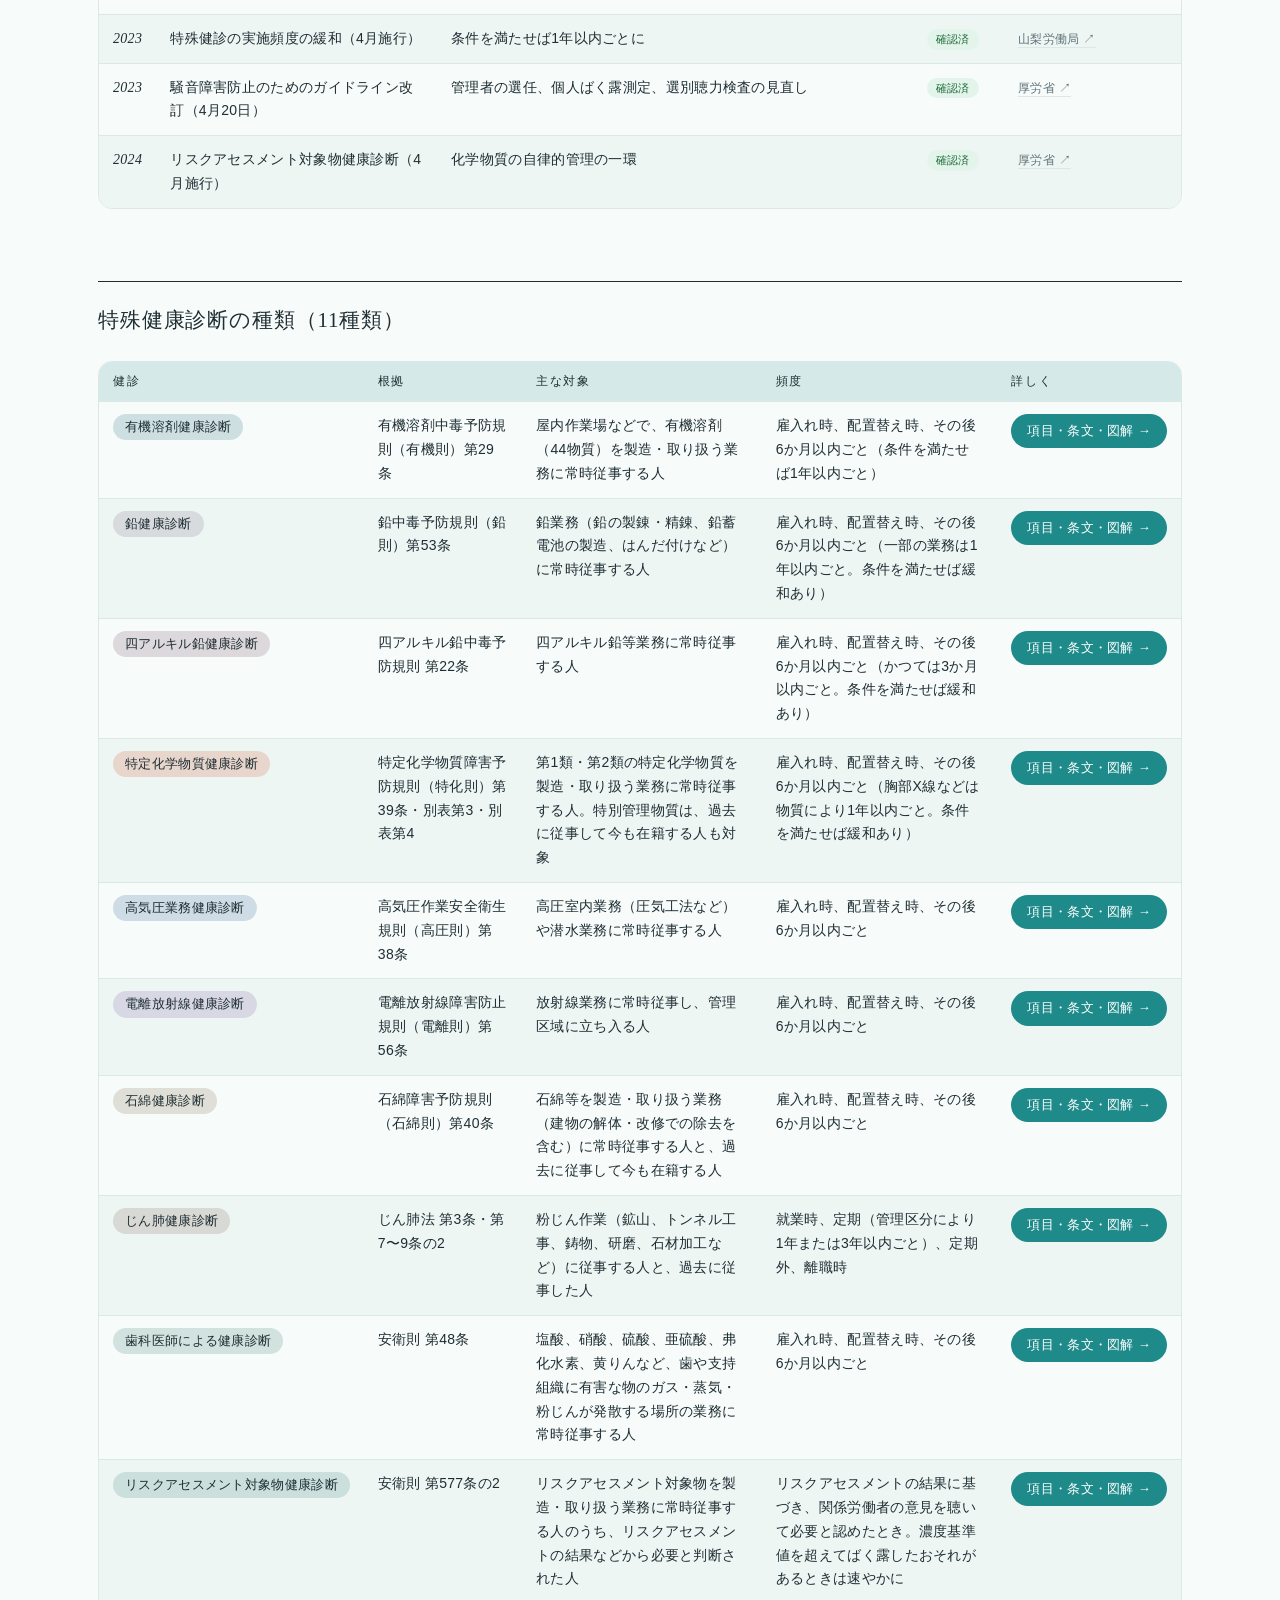
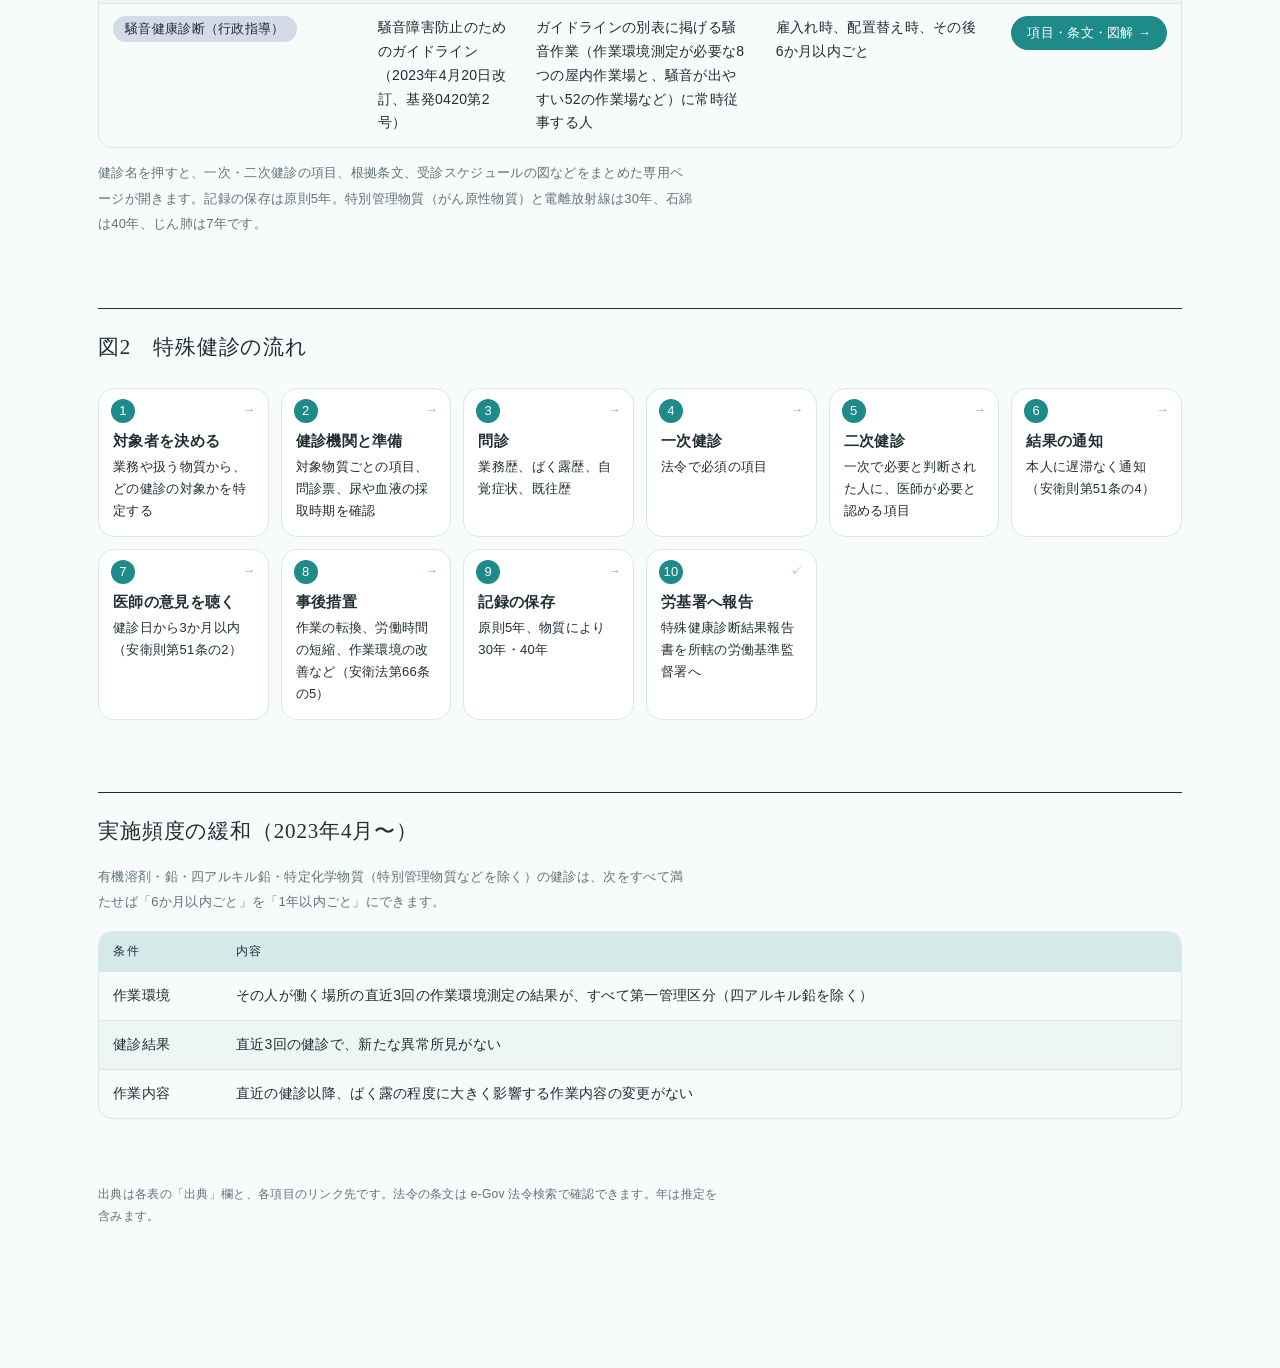
==== commit 126103b0: "Move 'why few' analysis from special exams tab to specified-work tab Co-Authored-By: Claude Sonnet 5" ====
--- a/index.html
+++ b/index.html
@@ -58,10 +58,6 @@
     <h3 class="sub">実施頻度の緩和（2023年4月〜）</h3>
     <p class="caption" style="margin:-8px 0 14px">有機溶剤・鉛・四アルキル鉛・特定化学物質（特別管理物質などを除く）の健診は、次をすべて満たせば「6か月以内ごと」を「1年以内ごと」にできます。</p>
     <div class="tbl-wrap"><table class="tbl" id="relax"></table></div>
-
-    <h3 class="sub">なぜ今、特定業務従事者健診の対象者は少なく見えるのか</h3>
-    <p class="caption" style="margin:-8px 0 14px">公的な一次資料で直接説明されたものは見つからなかったため、確認できた事実をもとにした<b>当サイトの考察</b>です。</p>
-    <div class="cards" id="whyFew"></div>
   </section>
 
   <!-- 規則と条文 -->
@@ -95,6 +91,10 @@
     <p class="caption" style="margin:-8px 0 16px">解説は昭和23年の通達の概略です。〈 〉の中は、通達には書かれていないが資料が参考として挙げているものです。すべての業務で一般健診の項目を行い、「特殊健診の項目」の欄に記載のある業務では、それも加わります。</p>
     <div class="filter" id="tkFilter"></div>
     <div class="tbl-wrap"><table class="tbl tk-works" id="tkWorks"></table></div>
+
+    <h3 class="sub">なぜ今、特定業務従事者健診の対象者は少なく見えるのか</h3>
+    <p class="caption" style="margin:-8px 0 14px">公的な一次資料で直接説明されたものは見つからなかったため、確認できた事実をもとにした<b>当サイトの考察</b>です。</p>
+    <div class="cards" id="whyFew"></div>
 
     <div class="tk-source" id="tkSource"></div>
   </section>
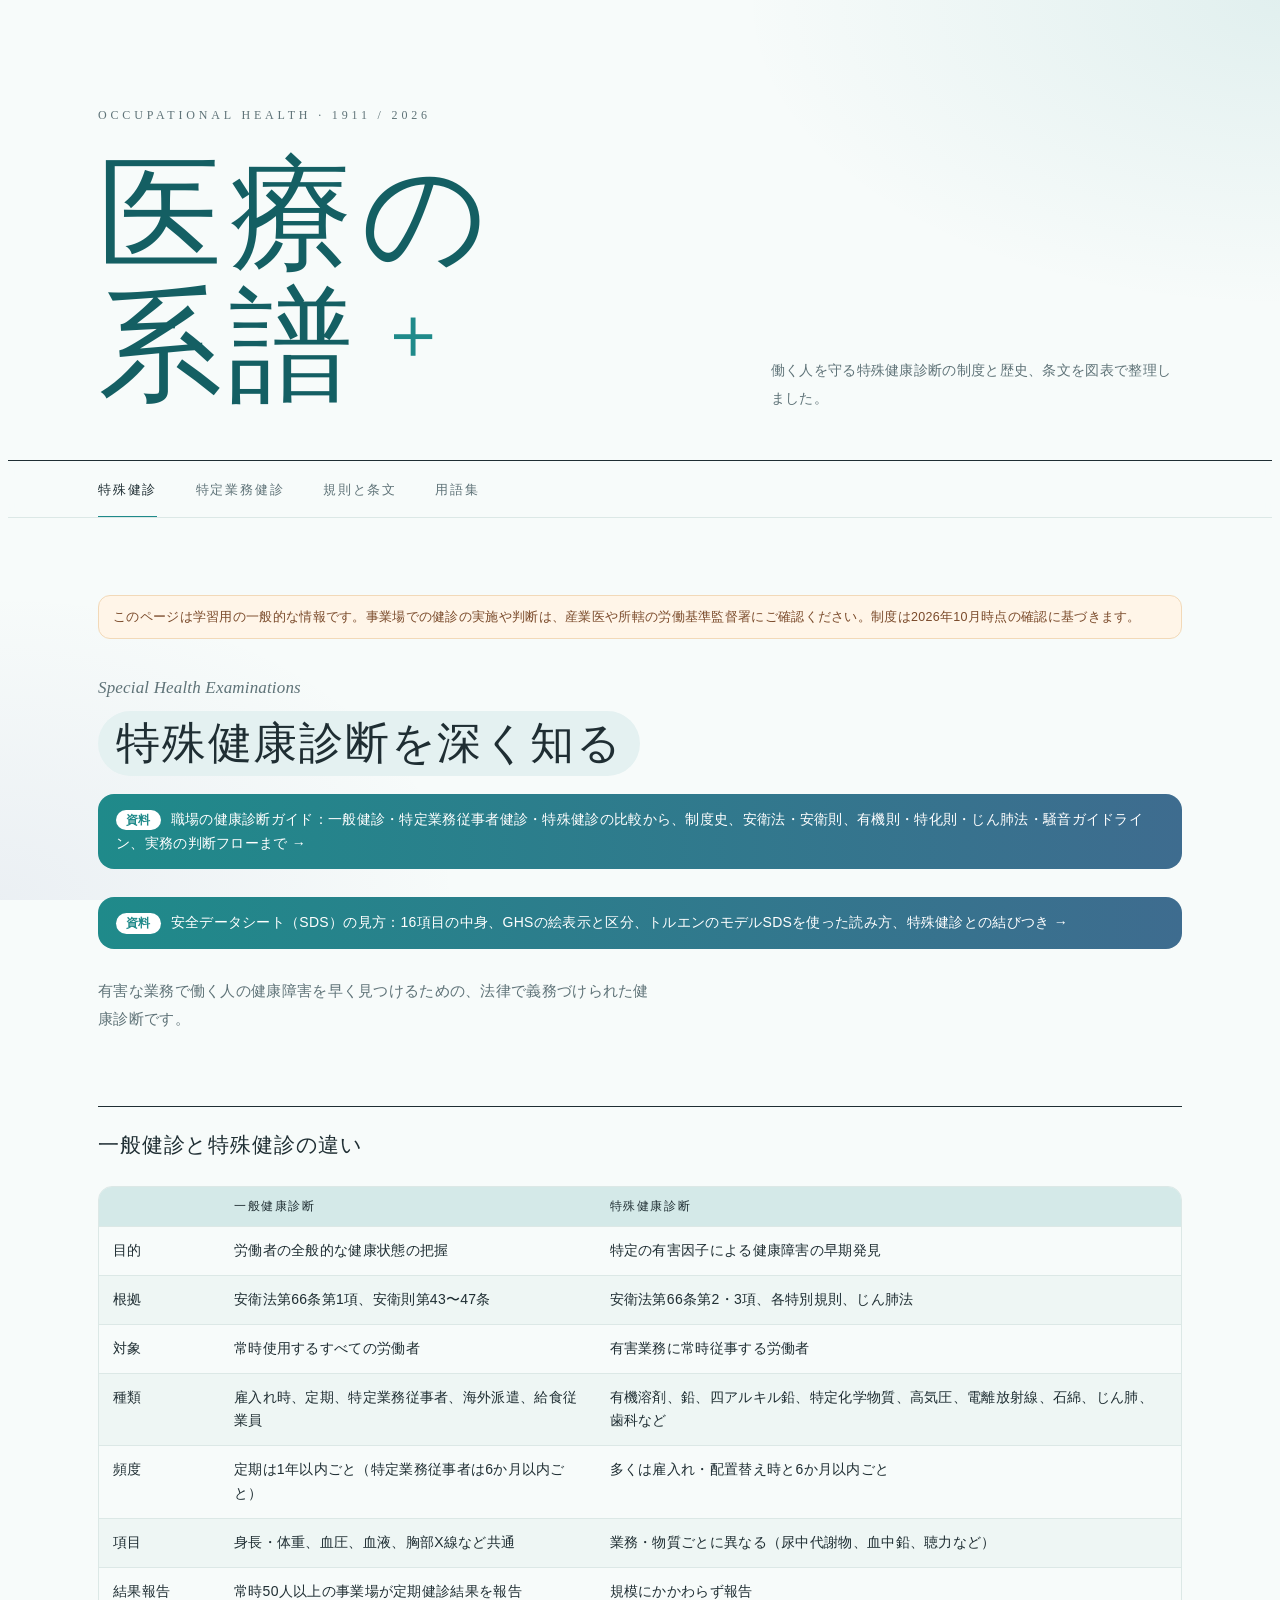
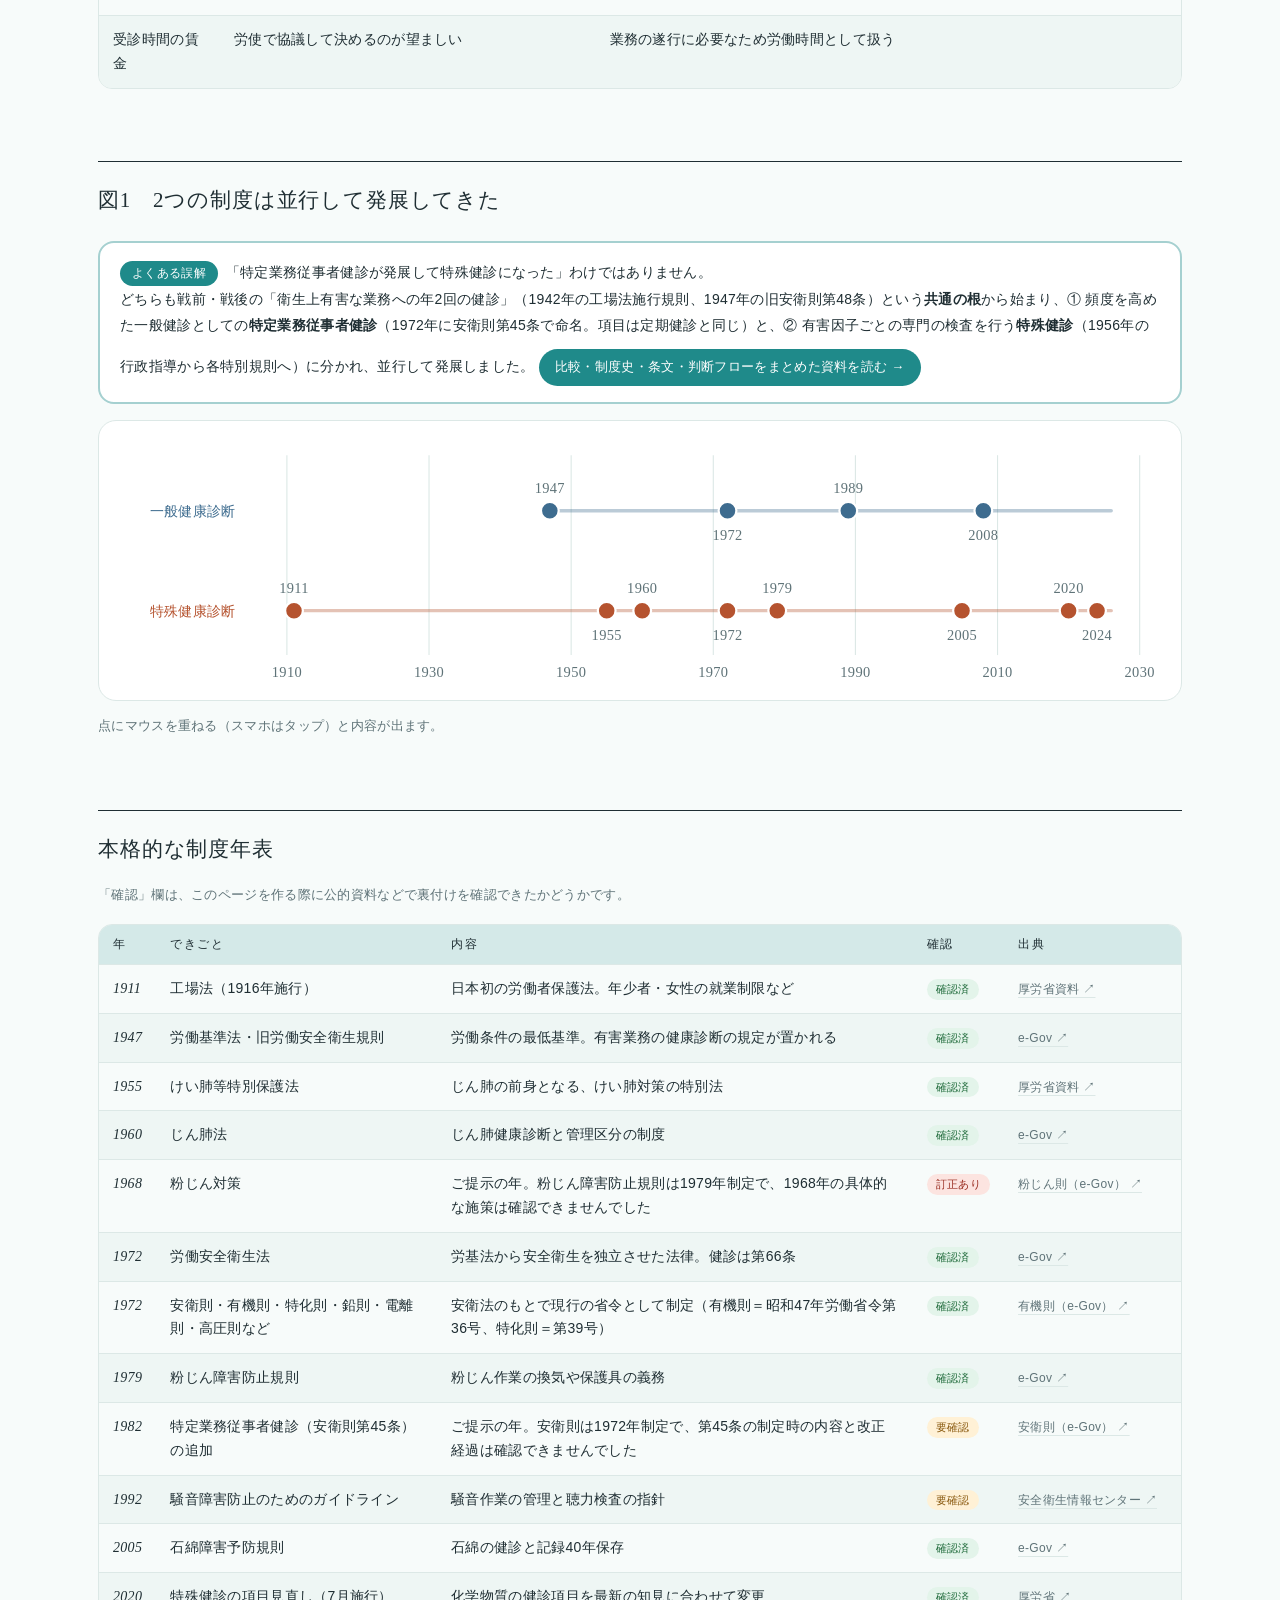
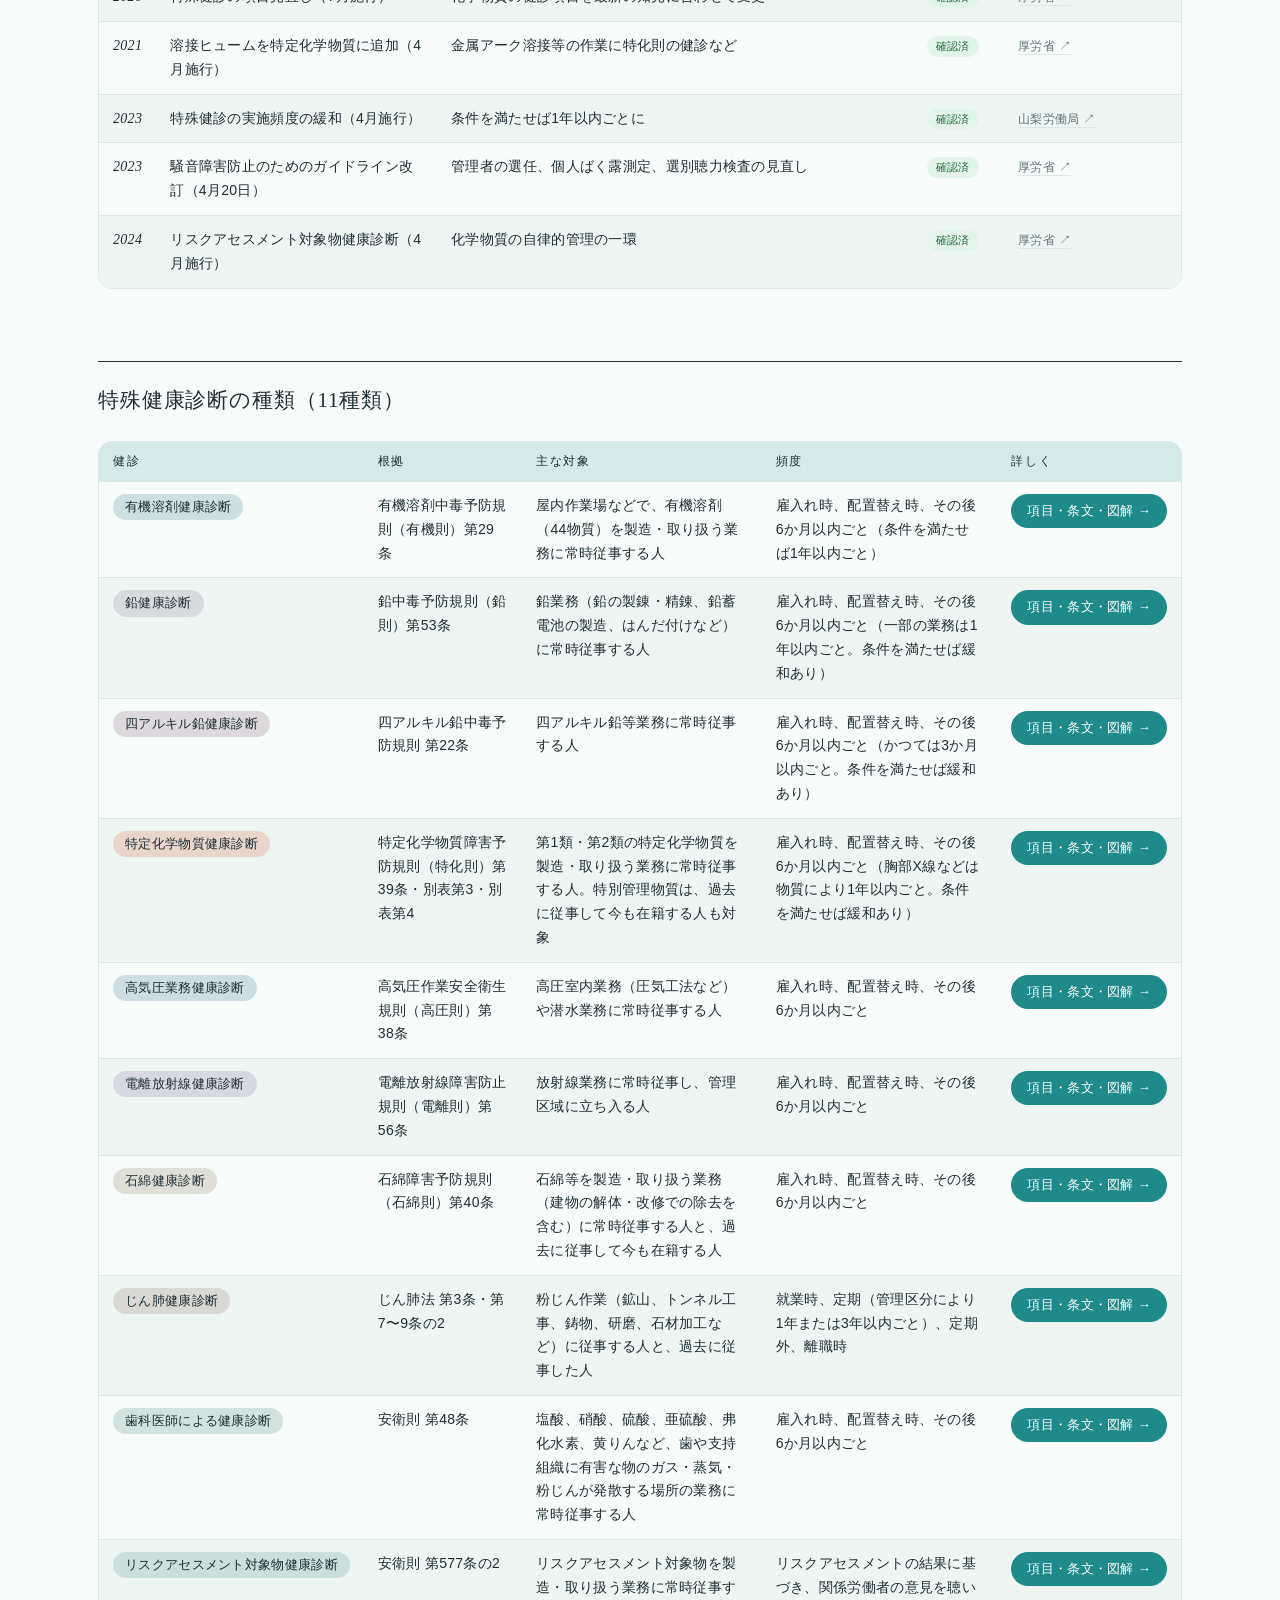
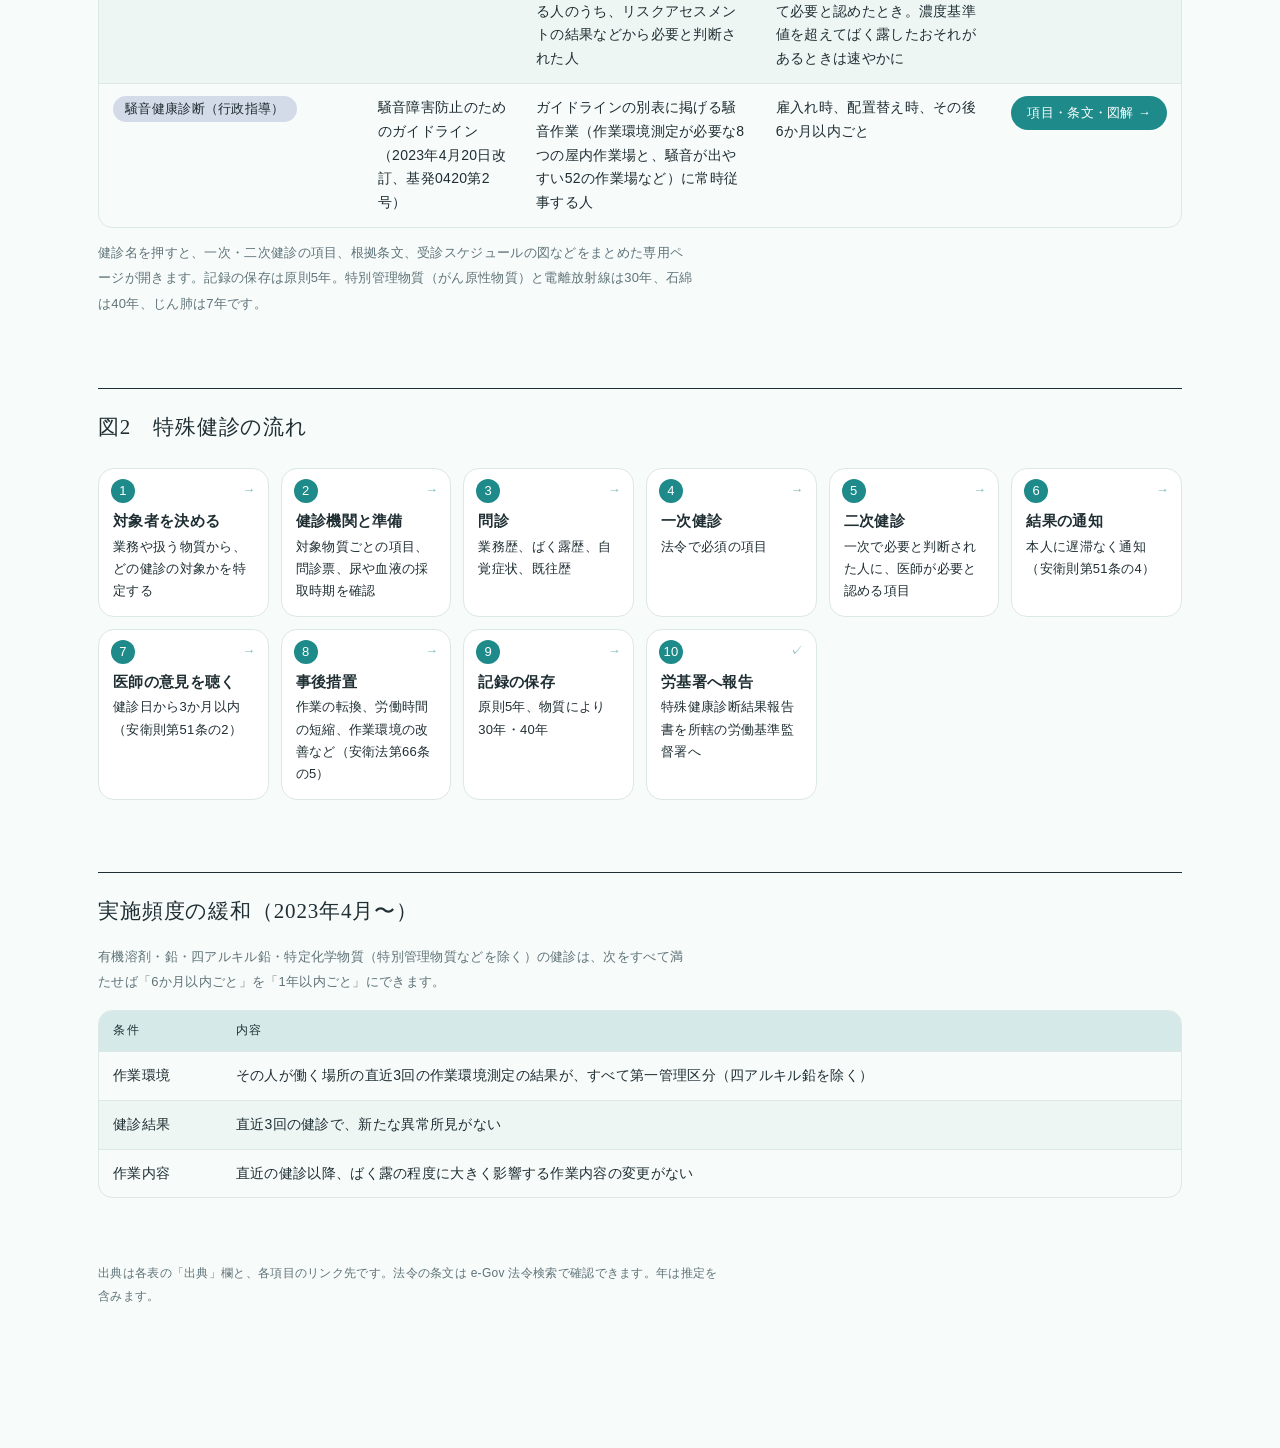
==== commit f8d365ba: "Add SDS reading guide page (sds.html) Co-Authored-By: Claude Sonnet 5.5 <noreply@anthropic.com> Clau" ====
--- a/index.html
+++ b/index.html
@@ -32,6 +32,7 @@
     <span class="kicker">Special Health Examinations</span>
     <h2>特殊健康診断を深く知る</h2>
     <a class="guide-banner" href="kenshin-guide.html"><b>資料</b>職場の健康診断ガイド：一般健診・特定業務従事者健診・特殊健診の比較から、制度史、安衛法・安衛則、有機則・特化則・じん肺法・騒音ガイドライン、実務の判断フローまで →</a>
+    <a class="guide-banner" href="sds.html"><b>資料</b>安全データシート（SDS）の見方：16項目の中身、GHSの絵表示と区分、トルエンのモデルSDSを使った読み方、特殊健診との結びつき →</a>
     <p class="lead">有害な業務で働く人の健康障害を早く見つけるための、法律で義務づけられた健康診断です。</p>
 
     <h3 class="sub">一般健診と特殊健診の違い</h3>
--- a/site.css
+++ b/site.css
@@ -764,3 +764,11 @@
 .tk-works td:first-child small{display:block;color:var(--sub);font-size:11.5px}
 .tk-ref{color:var(--sub)}
 .tk-items td:not(:first-child){text-align:center}
+
+/* SDS ページ */
+.picto-grid{display:grid;grid-template-columns:repeat(auto-fill,minmax(210px,1fr));gap:12px;margin:16px 0}
+.picto{margin:0;display:grid;grid-template-columns:72px minmax(0,1fr);gap:12px;align-items:start;background:#fff;border:1px solid var(--hair);border-radius:16px;padding:12px}
+.picto svg{width:72px;height:72px;display:block}
+.picto figcaption b{display:block;font-family:var(--f-jserif);font-size:16px;font-weight:500}
+.picto figcaption small{display:block;font-size:12px;line-height:1.7;color:var(--sub);margin-top:2px}
+.sds .tbl td .num{display:inline-grid;place-items:center;width:28px;height:28px;border-radius:50%;background:var(--ox);color:#fff;font-family:var(--f-latin);font-size:14px}
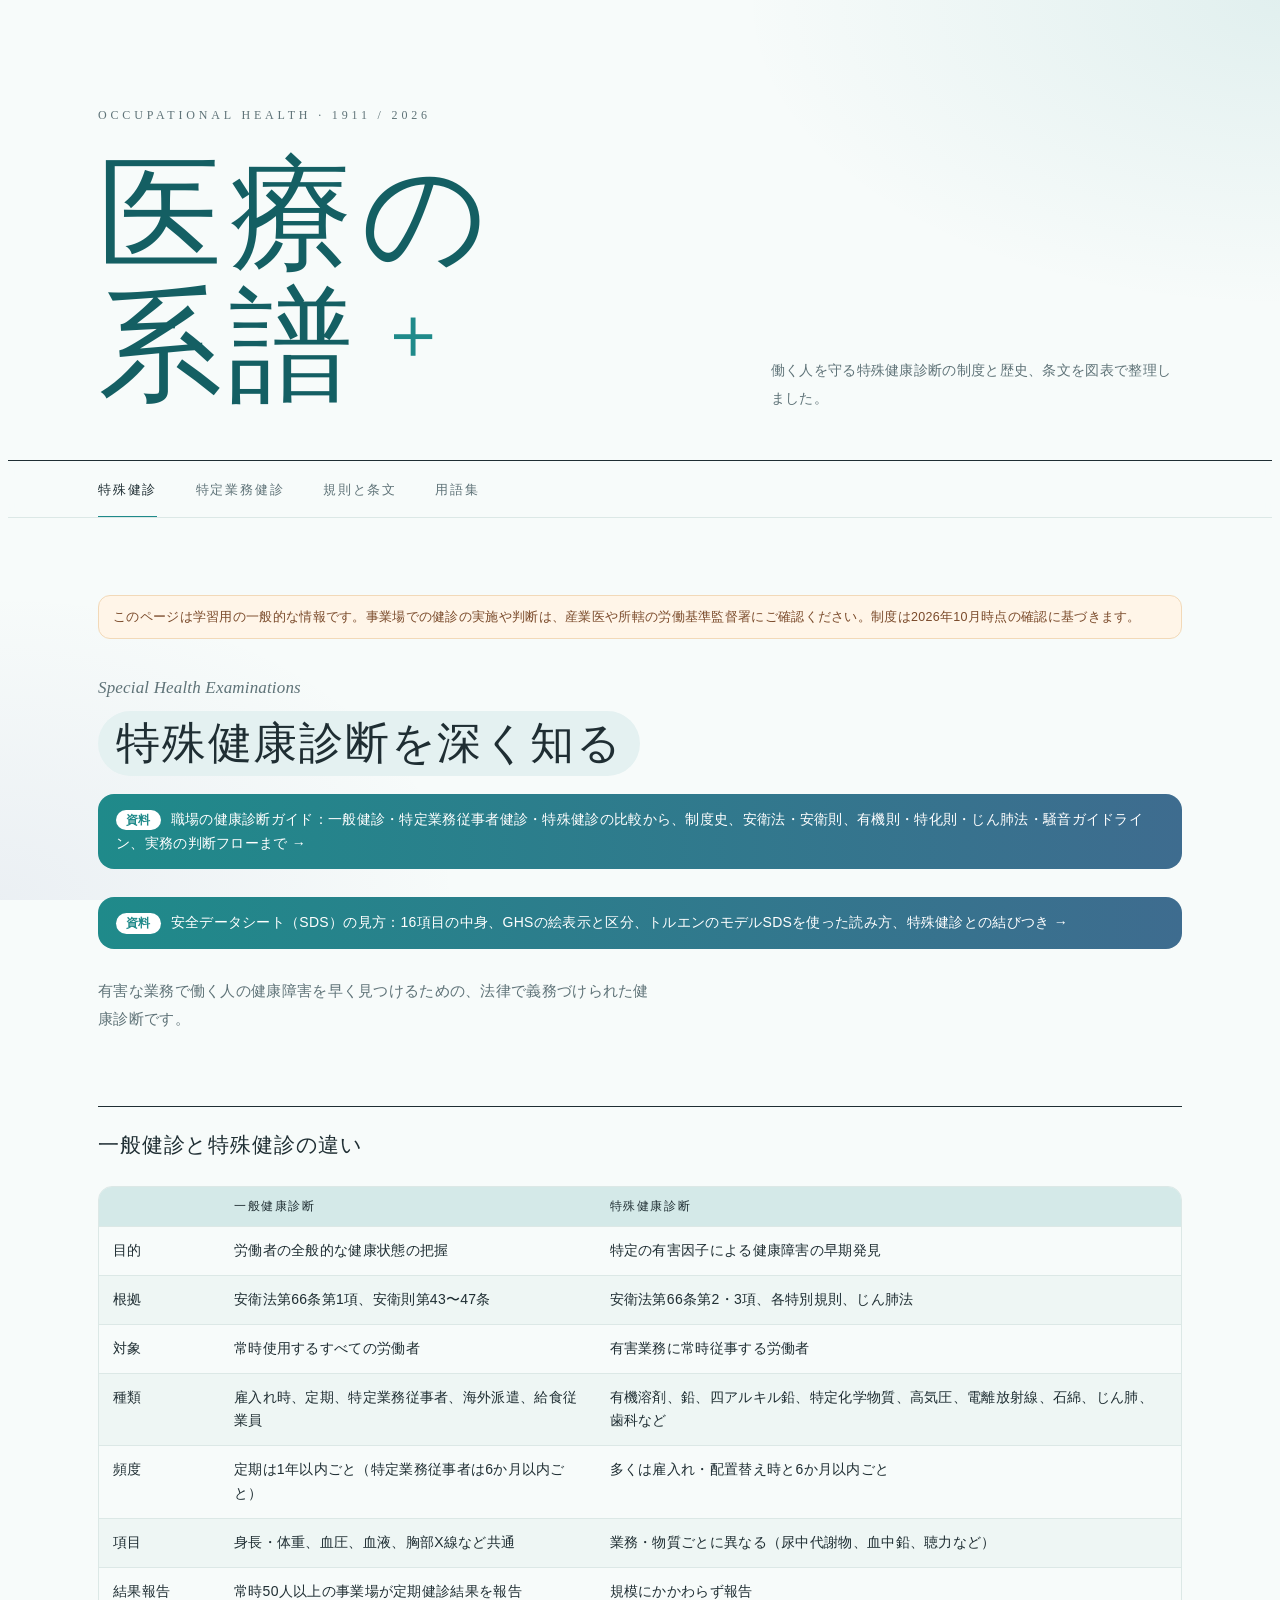
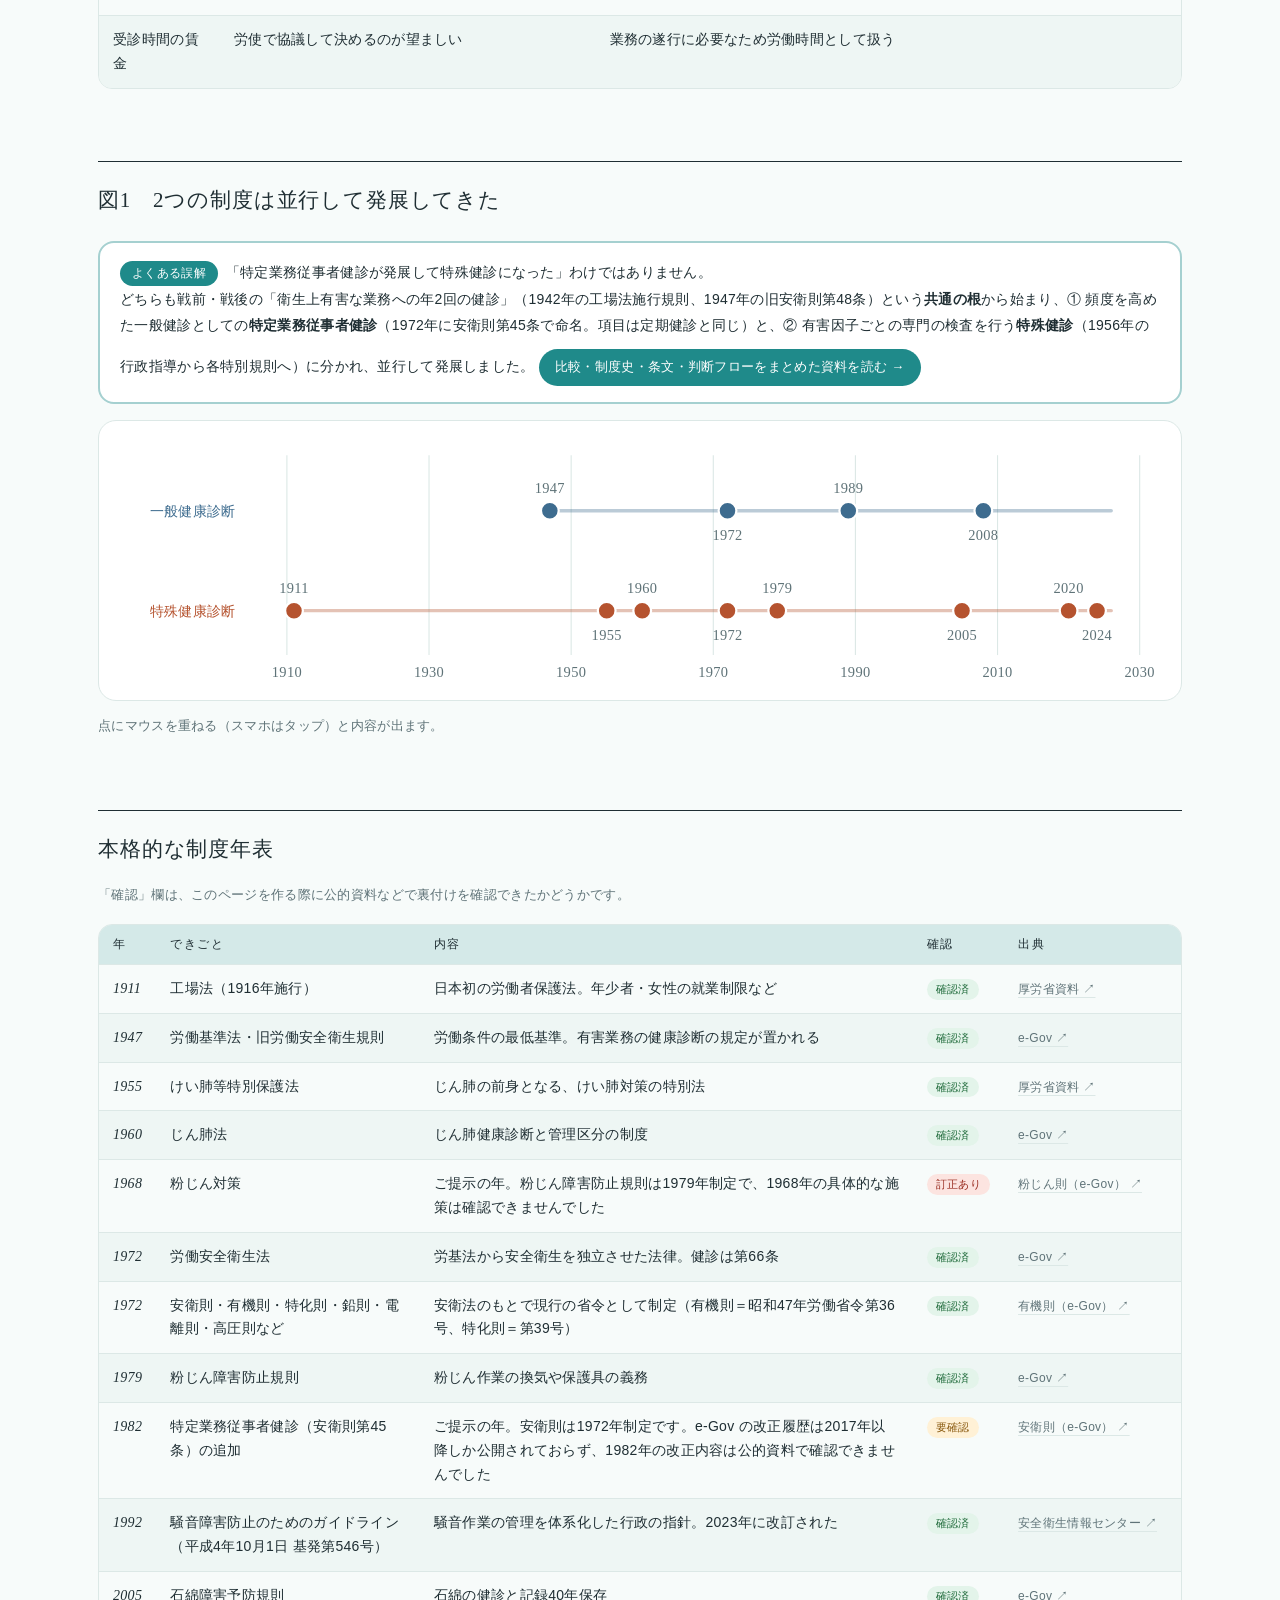
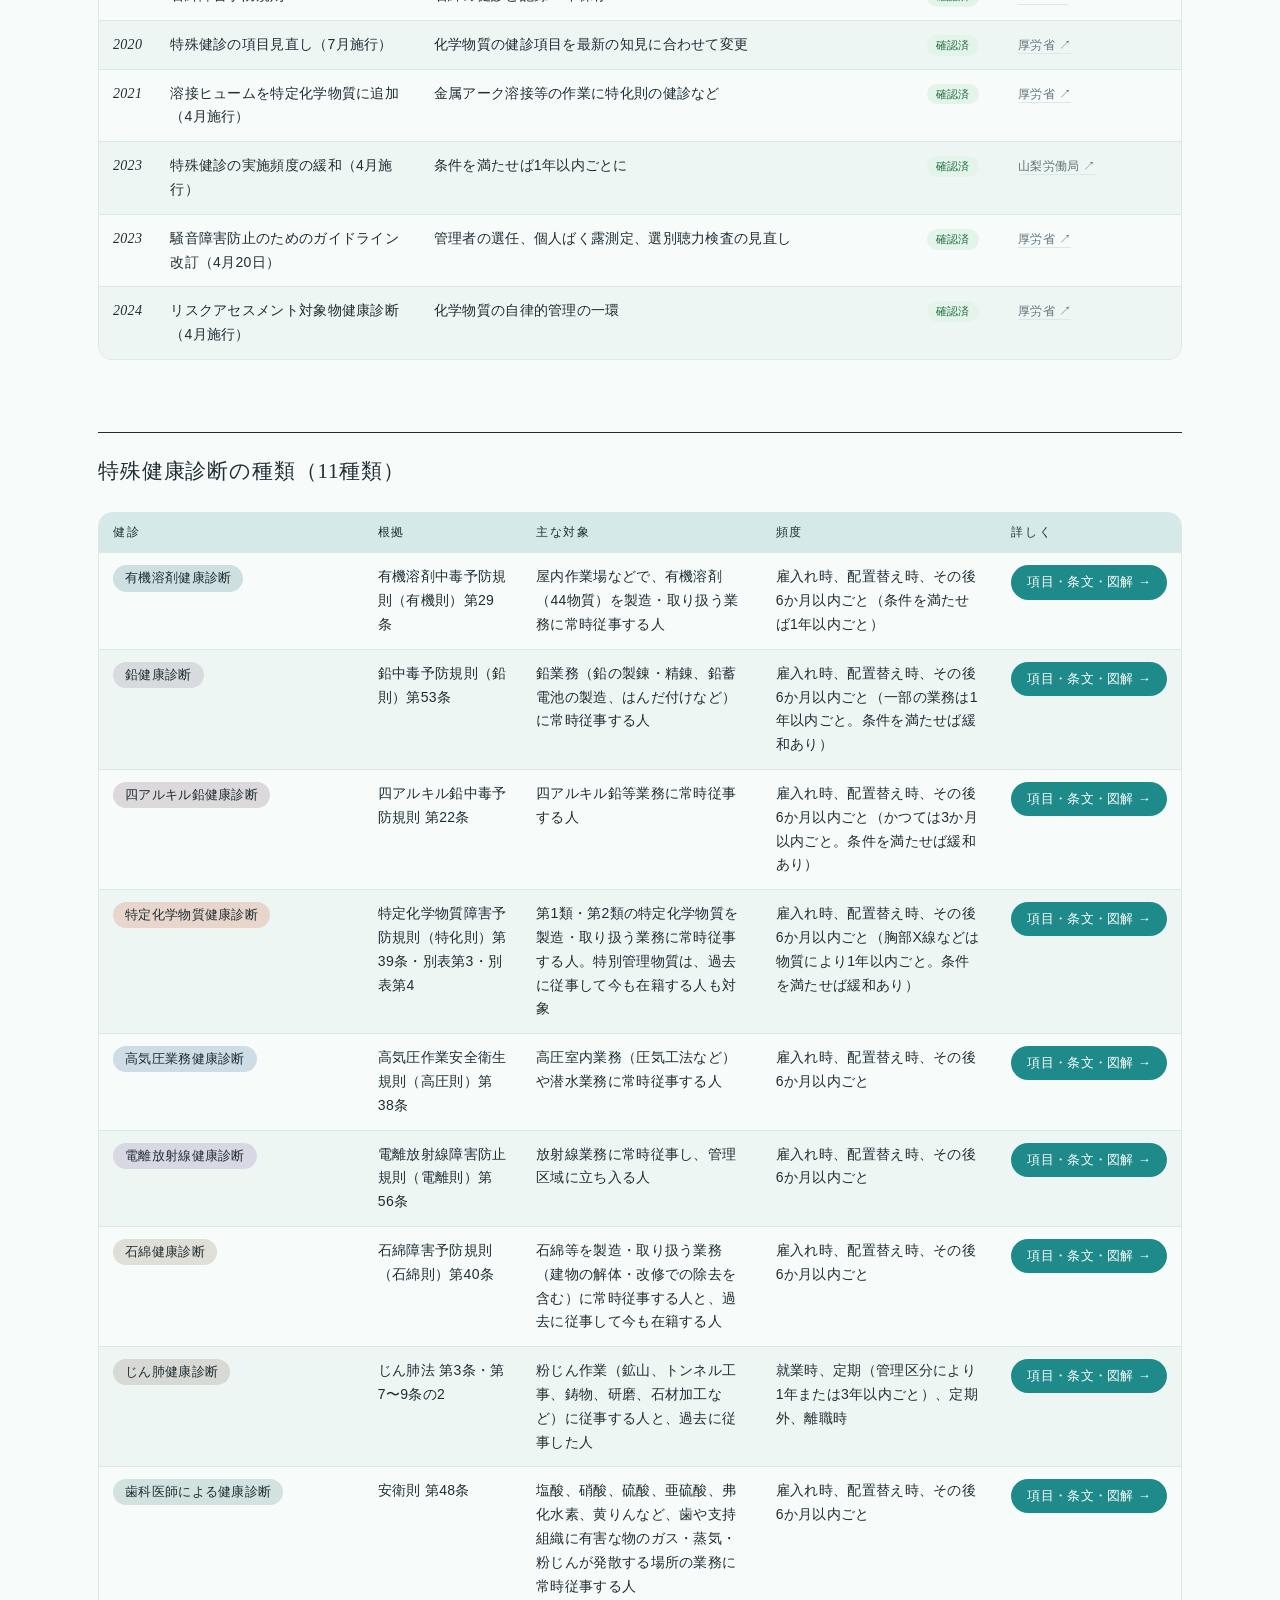
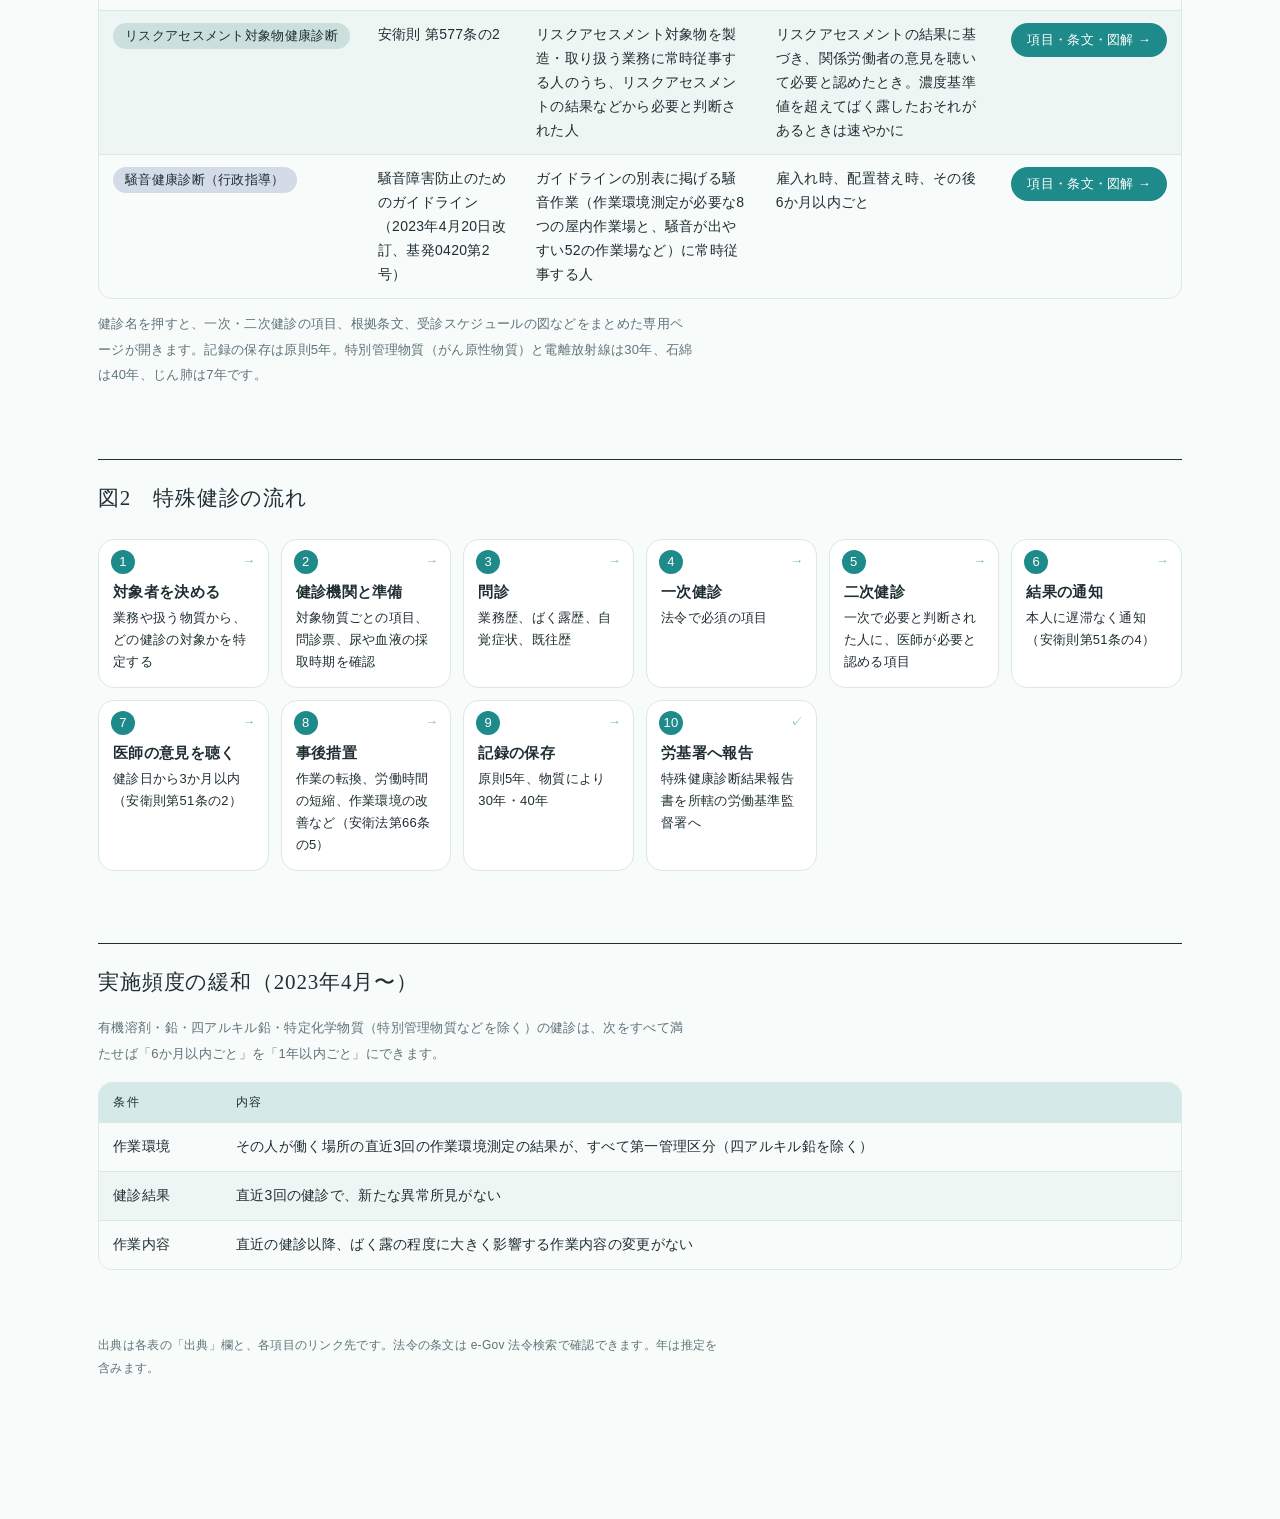
==== commit 534f25b5: "Resolve unverified items: SDS history/penalties/JIS 2025, noise guideline 1992 date Co-Authored-By: " ====
--- a/index.html
+++ b/index.html
@@ -178,8 +178,8 @@
  ["1972","労働安全衛生法","労基法から安全衛生を独立させた法律。健診は第66条",OK,src(EGOV("347AC0000000057"),"e-Gov")],
  ["1972","安衛則・有機則・特化則・鉛則・電離則・高圧則など","安衛法のもとで現行の省令として制定（有機則＝昭和47年労働省令第36号、特化則＝第39号）",OK,src(EGOV("347M50002000036"),"有機則（e-Gov）")],
  ["1979","粉じん障害防止規則","粉じん作業の換気や保護具の義務",OK,src(EGOV("354M50002000018"),"e-Gov")],
- ["1982","特定業務従事者健診（安衛則第45条）の追加","ご提示の年。安衛則は1972年制定で、第45条の制定時の内容と改正経過は確認できませんでした",NG,src(EGOV("347M50002000032"),"安衛則（e-Gov）")],
- ["1992","騒音障害防止のためのガイドライン","騒音作業の管理と聴力検査の指針",NG,src("https://anzeninfo.mhlw.go.jp/yougo/yougo73_1.html","安全衛生情報センター")],
+ ["1982","特定業務従事者健診（安衛則第45条）の追加","ご提示の年。安衛則は1972年制定です。e-Gov の改正履歴は2017年以降しか公開されておらず、1982年の改正内容は公的資料で確認できませんでした",NG,src(EGOV("347M50002000032"),"安衛則（e-Gov）")],
+ ["1992","騒音障害防止のためのガイドライン（平成4年10月1日 基発第546号）","騒音作業の管理を体系化した行政の指針。2023年に改訂された",OK,src("https://anzeninfo.mhlw.go.jp/yougo/yougo73_1.html","安全衛生情報センター")],
  ["2005","石綿障害予防規則","石綿の健診と記録40年保存",OK,src(EGOV("417M60000100021"),"e-Gov")],
  ["2020","特殊健診の項目見直し（7月施行）","化学物質の健診項目を最新の知見に合わせて変更",OK,src("https://www.mhlw.go.jp/content/000673007.pdf","厚労省")],
  ["2021","溶接ヒュームを特定化学物質に追加（4月施行）","金属アーク溶接等の作業に特化則の健診など",OK,src("https://www.mhlw.go.jp/content/11305000/000654446.pdf","厚労省")],
@@ -260,7 +260,7 @@
   what:"粉じんを吸い込むことで肺が硬くなる「じん肺」から労働者を守る法律です。安衛法とは別の独立した法律です。",
   rows:[["健診の種類","就業時、定期、定期外、離職時"],["項目","粉じん作業の職歴、胸部X線写真、胸部臨床検査、肺機能検査"],["管理区分","管理1（所見なし）、管理2、管理3イ・ロ、管理4（療養が必要）。都道府県労働局長が決定"],["頻度（従事中）","管理1は3年以内ごと、管理2・3は1年以内ごと"],["頻度（従事歴あり）","管理2は3年以内ごと、管理3は1年以内ごと"],["関連","粉じん障害防止規則（1979年）。国は「粉じん障害防止総合対策」を推進"]],
   src:"https://jsite.mhlw.go.jp/gunma-roudoukyoku/hourei_seido_tetsuzuki/anzen_eisei/jinpai_kanrikubun.html"},
- {t:"騒音障害防止のためのガイドライン", c:"#5A6AA8", law:"1992年策定（行政の指針）、2023年4月20日改訂（基発0420第2号）", egov:null,
+ {t:"騒音障害防止のためのガイドライン", c:"#5A6AA8", law:"1992年（平成4年10月1日 基発第546号）に策定、2023年4月20日改訂（基発0420第2号）", egov:null,
   what:"騒音性難聴を防ぐための指針です。法令ではありませんが、行政指導の基準として使われます。",
   rows:[["対象","作業環境測定が必要な8つの屋内作業場と、騒音が出やすい52の作業場など"],["管理者","2023年改訂で騒音障害防止対策の管理者の選任を追加"],["測定","等価騒音レベルの測定。2023年改訂で個人ばく露測定を追加"],["評価","85dB未満は第Ⅰ管理区分、85〜90dBは第Ⅱ、90dB以上は第Ⅲ。区分に応じて聴覚保護具など"],["健診","雇入れ・配置替え時と6か月以内ごと"],["2023年の変更","定期の選別聴力検査の4000Hzを40dBから25dB・30dBへ。雇入れ時と二次検査に6000Hzを追加。聴覚保護具の選定基準を明示"]],
   src:"https://www.mhlw.go.jp/content/001089242.pdf"}
